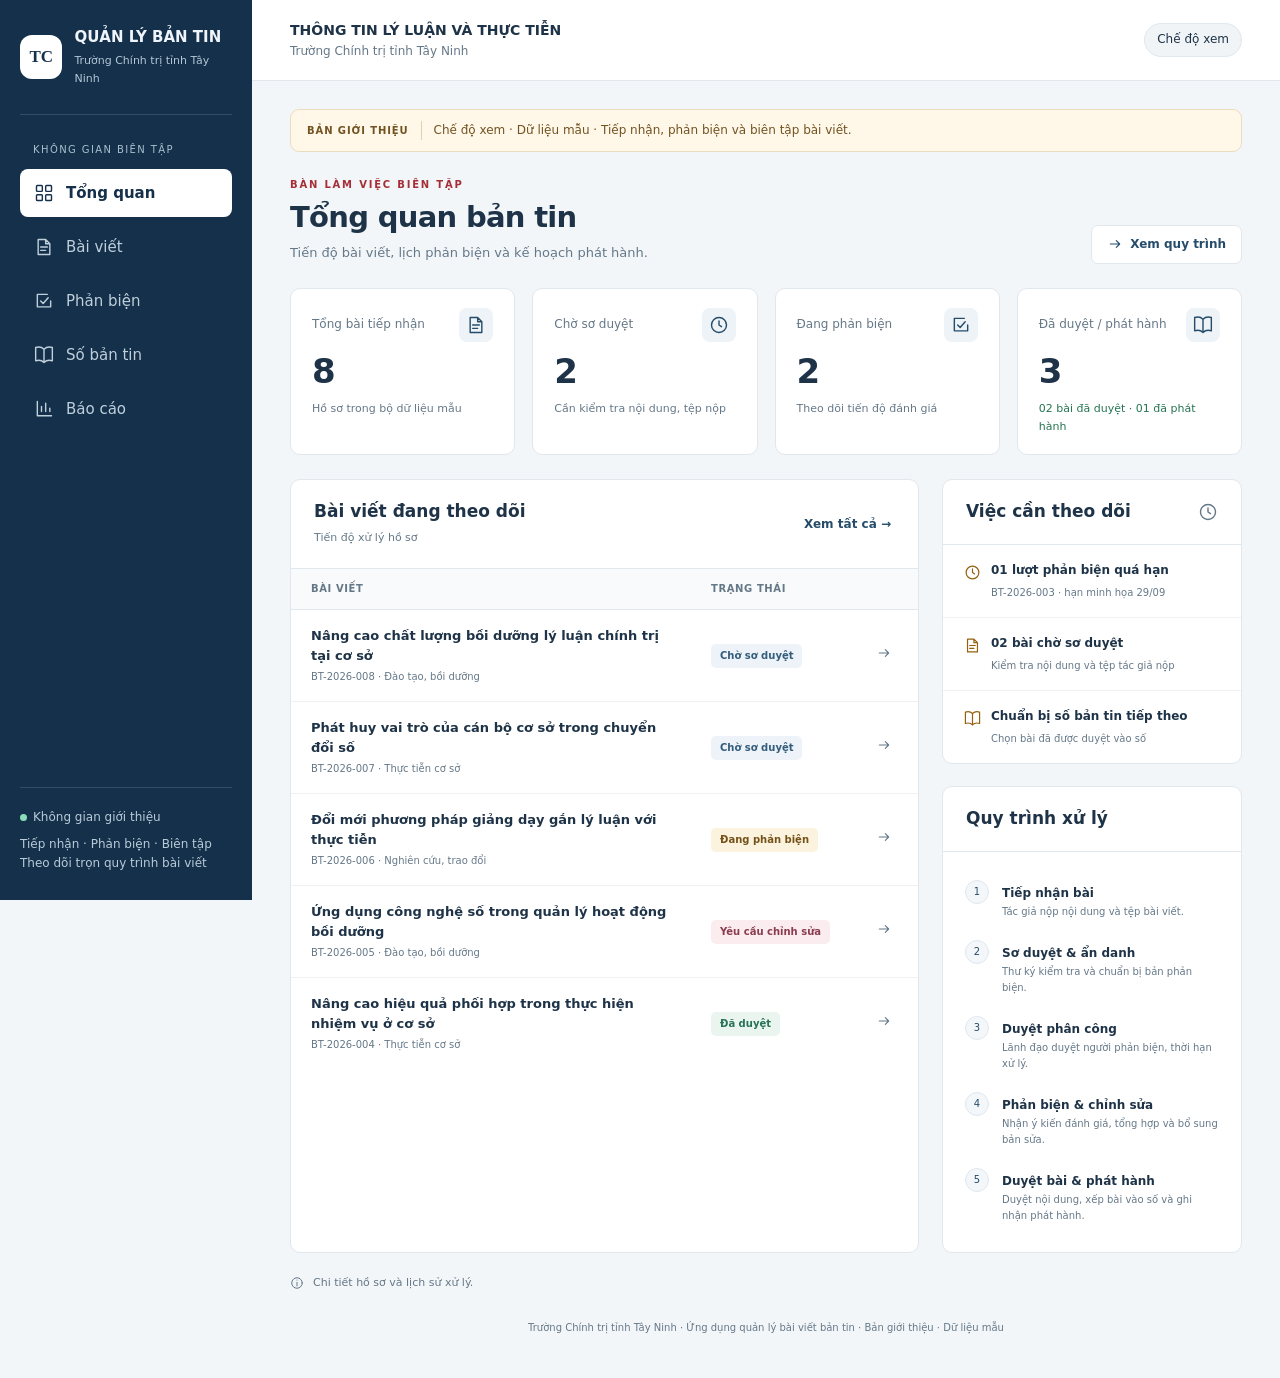
==== index.html @ 3cbc3716 "Triển khai bản giới thiệu công khai trên GitHub Pages" ====
<!doctype html>
<html lang="vi">
<head>
<meta charset="utf-8"><meta name="viewport" content="width=device-width,initial-scale=1">
<title>Quản lý bản tin · Trường Chính trị tỉnh Tây Ninh</title>
<style>
:root{--navy:#15304a;--blue:#254d6b;--red:#a52e37;--ink:#1e3347;--muted:#657888;--line:#e0e7ed;--bg:#f3f6f9;--green:#247451;--amber:#94600d}*{box-sizing:border-box}body{margin:0;background:var(--bg);color:var(--ink);font:15px/1.6 system-ui,-apple-system,"Segoe UI",sans-serif}button,input,select{font:inherit}button{cursor:pointer}button:focus-visible,a:focus-visible,input:focus-visible,select:focus-visible{outline:3px solid #dfa73c;outline-offset:3px}button{border:0}svg{width:20px;height:20px;fill:none;stroke:currentColor;stroke-width:1.7;stroke-linecap:round;stroke-linejoin:round;flex-shrink:0}.sidebar{position:fixed;inset:0 auto 0 0;width:252px;background:var(--navy);color:#eef4f9;display:flex;flex-direction:column;padding:27px 20px;z-index:10}.brand{display:flex;gap:12px;align-items:center}.brand-mark{width:44px;height:44px;display:grid;place-items:center;border-radius:12px;background:#fff;color:var(--navy);font:bold 17px Georgia,serif}.brand-title{font-size:15px;font-weight:750;line-height:1.4}.brand small{font-size:11px;color:#b4c6d7;display:block;margin-top:4px}.side-rule{height:1px;background:#ffffff22;margin:27px 0}.nav-caption{font-size:10px;letter-spacing:1.4px;color:#a8bfce;margin:0 13px 11px}.nav{display:grid;gap:6px}.nav button{display:flex;gap:12px;align-items:center;text-align:left;padding:12px 14px;border-radius:8px;background:transparent;color:#bfcfdb}.nav button.active{background:#fff;color:var(--navy);font-weight:650}.nav button:hover:not(.active){background:#ffffff10;color:#fff}.sidebar-foot{margin-top:auto;border-top:1px solid #ffffff22;padding-top:20px;font-size:12px;color:#b9cbd8}.demo-dot{width:7px;height:7px;display:inline-block;border-radius:50%;background:#8bddba;margin-right:6px}.app{margin-left:252px}.topbar{height:81px;background:#fff;border-bottom:1px solid var(--line);display:flex;align-items:center;justify-content:space-between;padding:0 38px;gap:16px}.topbar strong{font-size:14px}.topbar small{display:block;color:var(--muted);font-size:12px}.guest{background:#f0f4f7;border:1px solid var(--line);padding:6px 12px;border-radius:20px;font-size:12px;white-space:nowrap}.menu-toggle{display:none;background:none;color:var(--ink);padding:6px}.main{max-width:1500px;margin:auto;padding:28px 38px 42px}.demo-banner{display:flex;gap:12px;align-items:center;background:#fff7e8;border:1px solid #eaddbf;border-radius:9px;padding:11px 16px;color:#725322;font-size:12px;margin-bottom:25px}.demo-banner b{letter-spacing:.9px;font-size:10px;white-space:nowrap}.demo-banner span{border-left:1px solid #dfd0b1;padding-left:12px}.page-heading{display:flex;align-items:end;justify-content:space-between;gap:18px;margin-bottom:24px}.eyebrow{font-size:10px;text-transform:uppercase;letter-spacing:1.8px;color:var(--red);font-weight:750}h1{font-size:29px;letter-spacing:-.7px;line-height:1.2;margin:7px 0 8px}h2{font-size:17px;line-height:1.4;margin:0}h3{font-size:14px;margin:0}p{margin:0}.sub{font-size:13px;color:var(--muted)}.btn{padding:9px 15px;background:white;color:var(--blue);border:1px solid var(--line);border-radius:7px;font-size:12px;font-weight:650;display:inline-flex;align-items:center;gap:7px;white-space:nowrap}.btn.primary{background:var(--red);color:white;border-color:var(--red)}.btn:hover{filter:brightness(.96)}.btn svg{width:16px;height:16px}.stats{display:grid;grid-template-columns:repeat(4,1fr);gap:17px;margin-bottom:24px}.stat{background:white;border:1px solid var(--line);border-radius:10px;padding:19px 21px}.stat-top{display:flex;justify-content:space-between;align-items:center;color:var(--muted);font-size:12px}.stat-icon{background:#eef3f7;color:var(--blue);border-radius:8px;display:grid;place-items:center;width:34px;height:34px}.stat-value{font-size:34px;font-weight:750;letter-spacing:-1.3px;line-height:1.25;margin:8px 0}.stat-foot{font-size:11px;color:var(--muted)}.stat-foot.good{color:var(--green)}.grid{display:grid;grid-template-columns:minmax(0,1fr) 300px;gap:23px}.panel{border:1px solid var(--line);background:white;border-radius:10px;overflow:hidden}.panel-head{display:flex;align-items:center;justify-content:space-between;gap:15px;padding:20px 23px;border-bottom:1px solid var(--line)}.panel-head small{color:var(--muted);font-size:11px}.text-btn{color:var(--blue);background:none;font-size:12px;font-weight:650;padding:4px}.table-wrap{overflow:auto}table{border-collapse:collapse;width:100%;text-align:left;white-space:normal}th{padding:12px 20px;background:#f8fafb;border-bottom:1px solid var(--line);font-size:10px;letter-spacing:.6px;text-transform:uppercase;color:var(--muted);font-weight:600}td{padding:16px 20px;border-bottom:1px solid #eef2f5;vertical-align:middle;font-size:12px}tr:last-child td{border-bottom:0}.article-title{border:0;padding:0;background:none;text-align:left;color:var(--ink);font-size:13px;font-weight:650;line-height:1.5;display:block;max-width:480px}.article-title:hover{color:var(--red)}.article-meta{font-size:10px;color:var(--muted);margin-top:4px}.tag{display:inline-flex;padding:4px 9px;border-radius:5px;font-size:10px;font-weight:600;white-space:nowrap}.tag.new{color:#345c7b;background:#edf3f8}.tag.review{color:#75521a;background:#fcf3df}.tag.revise{color:#8b3c4e;background:#fbecf0}.tag.approved{color:#287256;background:#e9f5ee}.tag.published{color:#5b4d87;background:#f0edf8}.tag.overdue{color:#a13035;background:#fbecec}.mini-open{padding:6px;background:none;color:var(--muted)}.mini-open svg{width:16px;height:16px}.stack{display:grid;gap:22px;align-content:start}.task{padding:16px 21px;border-bottom:1px solid #eef2f5}.task:last-child{border-bottom:0}.task-label{display:flex;gap:10px;align-items:start}.task-label svg{width:17px;height:17px;margin-top:3px;color:var(--amber)}.task p{font-size:12px;font-weight:650}.task small{display:block;font-size:10px;color:var(--muted);padding-left:27px;margin-top:4px}.workflow{padding:18px 22px}.step{display:flex;gap:13px;padding:10px 0}.step-index{width:24px;height:24px;flex-shrink:0;border:1px solid var(--line);border-radius:50%;font-size:10px;display:grid;place-items:center;color:var(--blue);background:#f4f7fa}.step b{font-size:12px}.step small{display:block;font-size:10px;color:var(--muted)}.bottom-note{display:flex;gap:9px;align-items:center;margin-top:21px;font-size:11px;color:var(--muted)}.bottom-note svg{width:14px;height:14px}.toolbar{display:flex;align-items:center;gap:13px;flex-wrap:wrap;padding:18px 23px;border-bottom:1px solid var(--line)}.search{flex:1;min-width:220px;position:relative}.search svg{position:absolute;top:11px;left:12px;width:17px;height:17px;color:var(--muted)}.search input{width:100%;border:1px solid var(--line);border-radius:7px;padding:9px 12px 9px 38px;background:#f9fbfc;font-size:12px}select{border:1px solid var(--line);border-radius:7px;color:var(--ink);background:white;font-size:12px;padding:9px 12px;max-width:100%}.table-count{font-size:11px;color:var(--muted);padding:14px 23px;border-top:1px solid var(--line)}.view[hidden]{display:none}.empty{padding:38px;text-align:center;color:var(--muted);font-size:13px}.issues-grid{display:grid;grid-template-columns:repeat(2,1fr);gap:22px}.issue{padding:26px}.issue-kicker{font-size:10px;letter-spacing:1.3px;color:var(--red);font-weight:700}.issue h2{font-size:21px;margin:10px 0}.issue-list{list-style:none;padding:0;margin:20px 0;border-top:1px solid var(--line)}.issue-list li{border-bottom:1px solid var(--line);padding:12px 0;font-size:12px;display:flex;gap:12px}.issue-list span{color:var(--muted);font-size:10px;padding-top:2px}.report-grid{display:grid;grid-template-columns:1fr 1fr;gap:22px}.bars{padding:24px}.bar-row{margin-bottom:18px}.bar-label{display:flex;justify-content:space-between;font-size:12px;margin-bottom:7px}.bar-track{height:9px;background:#f1f5f7;border-radius:6px;overflow:hidden}.bar-fill{height:100%;background:var(--blue);border-radius:6px}.report-note{padding:18px 23px;border-top:1px solid var(--line);font-size:11px;color:var(--muted)}.feature-list{padding:22px;display:grid;gap:22px}.feature-item{display:flex;gap:13px}.feature-item svg{color:var(--green);width:18px;margin-top:3px}.feature-item small{display:block;color:var(--muted);font-size:11px;margin-top:3px}.footer{color:var(--muted);font-size:10px;margin-top:28px;text-align:center}.overlay{position:fixed;inset:0;background:#152a3ed0;z-index:50;display:flex;align-items:center;justify-content:center;padding:25px}.overlay[hidden]{display:none}.dialog{max-width:820px;width:100%;max-height:calc(100dvh - 50px);overflow:auto;border-radius:13px;background:white;box-shadow:0 20px 80px #0004}.dialog-head{padding:24px 28px;border-bottom:1px solid var(--line);display:flex;justify-content:space-between;gap:20px;align-items:start}.close{background:#f2f5f7;color:var(--ink);border-radius:50%;width:32px;height:32px;display:grid;place-items:center;flex-shrink:0}.dialog-body{padding:25px 28px}.detail-grid{display:grid;grid-template-columns:1fr 1fr;gap:18px;padding:18px;background:#f6f9fb;border-radius:8px;font-size:12px;margin:19px 0}.detail-grid small{display:block;color:var(--muted);font-size:10px;margin-bottom:3px}.abstract{font-size:13px;color:#4b6275;line-height:1.8}.timeline{list-style:none;padding:0;margin:18px 0 0}.timeline li{padding:10px 0 10px 20px;border-left:2px solid var(--line);font-size:12px;position:relative}.timeline li:before{content:"";width:7px;height:7px;background:var(--blue);border-radius:50%;position:absolute;left:-4px;top:18px}.timeline small{display:block;font-size:10px;color:var(--muted)}.dialog-notice{background:#fff7e8;border-radius:7px;padding:12px 15px;font-size:11px;color:#725322;margin-top:21px}.process-intro{font-size:13px;color:var(--muted);margin-bottom:10px}.process-big .step{padding:13px 0}.process-big .step small{font-size:12px}.process-big .step b{font-size:14px}.process-big .step-index{width:30px;height:30px}.nojs{margin:30px;padding:20px;background:#fff7e8}.backdrop{display:none}
@media(min-width:1600px){.main{padding-top:34px}.stat{padding:23px}.panel-head{padding:23px}td{padding-top:20px;padding-bottom:20px}}
@media(max-width:1120px){.sidebar{width:220px;padding:23px 15px}.app{margin-left:220px}.main{padding:25px}.topbar{padding:0 25px}.grid{grid-template-columns:1fr}.stack{grid-template-columns:1fr 1fr}.stats{gap:12px}.stat{padding:16px}.stat-top{gap:7px}.stat-icon{display:none}}
@media(max-width:760px){.sidebar{transform:translateX(-100%);transition:transform .2s}.sidebar.open{transform:translateX(0)}.backdrop.open{display:block;position:fixed;inset:0;background:#132e4780;z-index:9}.app{margin-left:0}.topbar{height:72px;padding:0 17px}.topbar-left{display:flex;gap:11px;align-items:center}.menu-toggle{display:block}.topbar strong{font-size:12px}.topbar small{font-size:10px}.guest{font-size:10px;padding:4px 8px}.main{padding:20px 16px}.demo-banner{align-items:start;font-size:11px;padding:10px 12px;margin-bottom:20px}.demo-banner span{padding-left:10px}.page-heading{align-items:start}.page-heading .btn{padding:8px 10px;font-size:10px;margin-top:8px}h1{font-size:25px}.sub{font-size:12px;max-width:300px}.stats{grid-template-columns:repeat(2,1fr);gap:10px}.stat-value{font-size:29px}.stat-foot{font-size:10px}.stack,.issues-grid,.report-grid{grid-template-columns:1fr}.panel-head{padding:17px}.toolbar{padding:15px;gap:9px}.search{flex-basis:100%}.toolbar select{flex:1}.table-wrap table{min-width:580px}th,td{padding-left:16px;padding-right:16px}.article-title{max-width:290px}.overlay{padding:10px}.dialog{max-height:calc(100dvh - 20px)}.dialog-head,.dialog-body{padding:20px}.detail-grid{gap:13px;padding:14px}.eyebrow{font-size:9px}.issue{padding:22px}}
@media(prefers-reduced-motion:reduce){*{transition:none!important}}
</style>
</head>
<body>
<svg style="display:none" aria-hidden="true"><symbol id="i-grid" viewBox="0 0 24 24"><rect x="3" y="3" width="7" height="7" rx="1"/><rect x="14" y="3" width="7" height="7" rx="1"/><rect x="3" y="14" width="7" height="7" rx="1"/><rect x="14" y="14" width="7" height="7" rx="1"/></symbol><symbol id="i-file" viewBox="0 0 24 24"><path d="M14 3H5v18h14V8zM14 3v5h5M8 12h8M8 16h6"/></symbol><symbol id="i-check" viewBox="0 0 24 24"><path d="m8 12 3 3 6-7M20 12v7H4V4h12"/></symbol><symbol id="i-book" viewBox="0 0 24 24"><path d="M12 5v16M12 5c-3-3-7-3-10-2v16c3-1 7-1 10 2 3-3 7-3 10-2V3c-3-1-7-1-10 2"/></symbol><symbol id="i-chart" viewBox="0 0 24 24"><path d="M4 3v17h17M9 15V9M14 15V5M19 15v-4"/></symbol><symbol id="i-clock" viewBox="0 0 24 24"><circle cx="12" cy="12" r="9"/><path d="M12 7v5l3 2"/></symbol><symbol id="i-arrow" viewBox="0 0 24 24"><path d="M5 12h14m-5-5 5 5-5 5"/></symbol><symbol id="i-search" viewBox="0 0 24 24"><circle cx="10" cy="10" r="6"/><path d="m15 15 6 6"/></symbol><symbol id="i-info" viewBox="0 0 24 24"><circle cx="12" cy="12" r="9"/><path d="M12 11v6M12 7v.1"/></symbol><symbol id="i-menu" viewBox="0 0 24 24"><path d="M4 6h16M4 12h16M4 18h16"/></symbol><symbol id="i-x" viewBox="0 0 24 24"><path d="m6 6 12 12M6 18 18 6"/></symbol></svg>
<div id="backdrop" class="backdrop"></div>
<aside class="sidebar" id="sidebar" aria-label="Điều hướng chính">
 <div class="brand"><div class="brand-mark">TC</div><div><div class="brand-title">QUẢN LÝ BẢN TIN</div><small>Trường Chính trị tỉnh Tây Ninh</small></div></div>
 <div class="side-rule"></div><p class="nav-caption">KHÔNG GIAN BIÊN TẬP</p>
 <nav class="nav">
  <button class="active" data-view="overview" aria-current="page"><svg><use href="#i-grid"/></svg>Tổng quan</button>
  <button data-view="articles"><svg><use href="#i-file"/></svg>Bài viết</button>
  <button data-view="reviews"><svg><use href="#i-check"/></svg>Phản biện</button>
  <button data-view="issues"><svg><use href="#i-book"/></svg>Số bản tin</button>
  <button data-view="reports"><svg><use href="#i-chart"/></svg>Báo cáo</button>
 </nav>
 <div class="sidebar-foot"><p><span class="demo-dot"></span>Không gian giới thiệu</p><p style="margin-top:7px">Tiếp nhận · Phản biện · Biên tập<br>Theo dõi trọn quy trình bài viết</p></div>
</aside>
<div class="app">
 <header class="topbar"><div class="topbar-left"><button class="menu-toggle" id="menuToggle" aria-label="Mở menu" aria-expanded="false"><svg><use href="#i-menu"/></svg></button><div><strong>THÔNG TIN LÝ LUẬN VÀ THỰC TIỄN</strong><small>Trường Chính trị tỉnh Tây Ninh</small></div></div><span class="guest">Chế độ xem</span></header>
 <main class="main">
  <div class="demo-banner"><b>BẢN GIỚI THIỆU</b><span>Chế độ xem · Dữ liệu mẫu · Tiếp nhận, phản biện và biên tập bài viết.</span></div>
  <section id="overview" class="view">
   <div class="page-heading"><div><div class="eyebrow">Bàn làm việc biên tập</div><h1>Tổng quan bản tin</h1><p class="sub">Tiến độ bài viết, lịch phản biện và kế hoạch phát hành.</p></div><button class="btn" data-process><svg><use href="#i-arrow"/></svg>Xem quy trình</button></div>
   <div class="stats" id="overviewStats"></div>
   <div class="grid"><div class="panel"><div class="panel-head"><div><h2>Bài viết đang theo dõi</h2><small>Tiến độ xử lý hồ sơ</small></div><button class="text-btn" data-view="articles">Xem tất cả →</button></div><div class="table-wrap"><table><thead><tr><th>Bài viết</th><th>Trạng thái</th><th></th></tr></thead><tbody id="recentArticles"></tbody></table></div></div>
    <div class="stack"><div class="panel"><div class="panel-head"><h2>Việc cần theo dõi</h2><svg style="color:var(--muted)"><use href="#i-clock"/></svg></div><div class="task"><div class="task-label"><svg><use href="#i-clock"/></svg><p>01 lượt phản biện quá hạn</p></div><small>BT-2026-003 · hạn minh họa 29/09</small></div><div class="task"><div class="task-label"><svg><use href="#i-file"/></svg><p>02 bài chờ sơ duyệt</p></div><small>Kiểm tra nội dung và tệp tác giả nộp</small></div><div class="task"><div class="task-label"><svg><use href="#i-book"/></svg><p>Chuẩn bị số bản tin tiếp theo</p></div><small>Chọn bài đã được duyệt vào số</small></div></div>
     <div class="panel"><div class="panel-head"><h2>Quy trình xử lý</h2></div><div class="workflow" id="smallProcess"></div></div></div>
   </div><p class="bottom-note"><svg><use href="#i-info"/></svg>Chi tiết hồ sơ và lịch sử xử lý.</p>
  </section>
  <section id="articles" class="view" hidden>
   <div class="page-heading"><div><div class="eyebrow">Tiếp nhận & biên tập</div><h1>Quản lý bài viết</h1><p class="sub">Hồ sơ, trạng thái và phiên bản bài viết.</p></div><button class="btn" data-process>Xem luồng nộp bài</button></div>
   <div class="panel"><div class="toolbar"><label class="search"><svg><use href="#i-search"/></svg><input id="articleSearch" aria-label="Tìm bài viết" placeholder="Tìm theo tên bài hoặc mã hồ sơ…"></label><select id="statusFilter" aria-label="Lọc trạng thái"><option value="all">Tất cả trạng thái</option><option value="new">Chờ sơ duyệt</option><option value="review">Đang phản biện</option><option value="revise">Yêu cầu chỉnh sửa</option><option value="approved">Đã duyệt</option><option value="published">Đã phát hành</option></select></div><div class="table-wrap"><table><thead><tr><th>Mã / tên bài viết</th><th>Tác giả mẫu</th><th>Ngày tiếp nhận</th><th>Trạng thái</th><th></th></tr></thead><tbody id="allArticles"></tbody></table></div><div id="articleCount" class="table-count" aria-live="polite"></div></div>
  </section>
  <section id="reviews" class="view" hidden>
   <div class="page-heading"><div><div class="eyebrow">Phân công & theo dõi</div><h1>Theo dõi phản biện</h1><p class="sub">Phân công, thời hạn và kết quả phản biện.</p></div></div>
   <div class="stats" id="reviewStats"></div><div class="panel"><div class="panel-head"><h2>Danh sách lượt phản biện mẫu</h2><small>Mốc tham chiếu: 02/10/2026</small></div><div class="table-wrap"><table><thead><tr><th>Bài viết</th><th>Phản biện</th><th>Hạn xử lý</th><th>Tình trạng</th><th></th></tr></thead><tbody id="reviewRows"></tbody></table></div><div class="report-note">Trong luồng nghiệp vụ, người phản biện chỉ được xem bản đã ẩn danh; tác giả nhận nội dung tổng hợp từ thư ký.</div></div>
  </section>
  <section id="issues" class="view" hidden>
   <div class="page-heading"><div><div class="eyebrow">Biên tập & phát hành</div><h1>Quản lý số bản tin</h1><p class="sub">Bài viết đã duyệt và kế hoạch từng số bản tin.</p></div></div>
   <div class="issues-grid"><article class="panel issue"><div class="issue-kicker">SỐ BẢN TIN MẪU · 02/2026</div><h2>Số bản tin đang chuẩn bị</h2><span class="tag new">Đang biên tập</span><p class="sub" style="margin-top:14px">Gồm 02 bài đã duyệt trong bộ dữ liệu minh họa.</p><ul class="issue-list" id="draftIssue"></ul><button class="btn" data-issue="draft">Xem mục lục <svg><use href="#i-arrow"/></svg></button></article><article class="panel issue"><div class="issue-kicker">SỐ BẢN TIN MẪU · 01/2026</div><h2>Số bản tin đã phát hành</h2><span class="tag published">Đã ghi nhận phát hành</span><p class="sub" style="margin-top:14px">Gồm 01 bài mẫu; thời điểm ghi nhận: 15/09/2026.</p><ul class="issue-list" id="publishedIssue"></ul><button class="btn" data-issue="published">Xem mục lục <svg><use href="#i-arrow"/></svg></button></article></div><p class="bottom-note"><svg><use href="#i-info"/></svg>Tình trạng biên tập và phát hành số bản tin.</p>
  </section>
  <section id="reports" class="view" hidden>
   <div class="page-heading"><div><div class="eyebrow">Số liệu & tiến độ</div><h1>Báo cáo tổng hợp</h1><p class="sub">Số liệu được tính từ 08 hồ sơ mẫu trong bản giới thiệu.</p></div></div>
   <div class="stats" id="reportStats"></div><div class="report-grid"><div class="panel"><div class="panel-head"><h2>Phân bố trạng thái bài viết</h2></div><div class="bars" id="statusBars"></div><div class="report-note">Thống kê từ bộ hồ sơ mẫu.</div></div><div class="panel"><div class="panel-head"><h2>Các vai trò trong quy trình</h2></div><div class="feature-list"><div class="feature-item"><svg><use href="#i-check"/></svg><div><h3>Tác giả</h3><small>Nộp bài, bổ sung phiên bản và theo dõi tiến độ.</small></div></div><div class="feature-item"><svg><use href="#i-check"/></svg><div><h3>Thư ký</h3><small>Sơ duyệt, chuẩn bị bản ẩn danh, đề xuất phân công và biên tập số bản tin.</small></div></div><div class="feature-item"><svg><use href="#i-check"/></svg><div><h3>Phản biện</h3><small>Xem bài được giao, gửi nhận xét và kết quả đánh giá.</small></div></div><div class="feature-item"><svg><use href="#i-check"/></svg><div><h3>Lãnh đạo</h3><small>Duyệt phân công, quyết định tiếp nhận bài và xem báo cáo.</small></div></div><div class="feature-item"><svg><use href="#i-check"/></svg><div><h3>Quản trị</h3><small>Quản lý tài khoản và hỗ trợ vận hành khi triển khai nghiệp vụ.</small></div></div></div></div></div>
  </section>
  <footer class="footer">Trường Chính trị tỉnh Tây Ninh · Ứng dụng quản lý bài viết bản tin · Bản giới thiệu · Dữ liệu mẫu</footer>
 </main>
</div>
<div class="overlay" id="overlay" hidden><section class="dialog" role="dialog" aria-modal="true" aria-labelledby="dialogTitle"><header class="dialog-head"><div><div class="eyebrow" id="dialogKicker">Chi tiết hồ sơ</div><h2 id="dialogTitle" style="margin-top:7px"></h2></div><button class="close" id="closeDialog" aria-label="Đóng cửa sổ"><svg><use href="#i-x"/></svg></button></header><div class="dialog-body" id="dialogBody"></div></section></div>
<noscript><p class="nojs">Bản giới thiệu cần bật JavaScript để chuyển màn hình và xem hồ sơ mẫu.</p></noscript>
<script>
'use strict';
const statuses={new:'Chờ sơ duyệt',review:'Đang phản biện',revise:'Yêu cầu chỉnh sửa',approved:'Đã duyệt',published:'Đã phát hành'};
const articles=[
 {id:'BT-2026-008',title:'Nâng cao chất lượng bồi dưỡng lý luận chính trị tại cơ sở',author:'Tác giả mẫu 08',date:'01/10/2026',status:'new',topic:'Đào tạo, bồi dưỡng',version:1},
 {id:'BT-2026-007',title:'Phát huy vai trò của cán bộ cơ sở trong chuyển đổi số',author:'Tác giả mẫu 07',date:'30/09/2026',status:'new',topic:'Thực tiễn cơ sở',version:1},
 {id:'BT-2026-006',title:'Đổi mới phương pháp giảng dạy gắn lý luận với thực tiễn',author:'Tác giả mẫu 06',date:'28/09/2026',status:'review',topic:'Nghiên cứu, trao đổi',version:1},
 {id:'BT-2026-005',title:'Ứng dụng công nghệ số trong quản lý hoạt động bồi dưỡng',author:'Tác giả mẫu 05',date:'25/09/2026',status:'revise',topic:'Đào tạo, bồi dưỡng',version:2},
 {id:'BT-2026-004',title:'Nâng cao hiệu quả phối hợp trong thực hiện nhiệm vụ ở cơ sở',author:'Tác giả mẫu 04',date:'23/09/2026',status:'approved',topic:'Thực tiễn cơ sở',version:2},
 {id:'BT-2026-003',title:'Rèn luyện kỹ năng xử lý tình huống cho đội ngũ cán bộ',author:'Tác giả mẫu 03',date:'20/09/2026',status:'review',topic:'Nghiên cứu, trao đổi',version:1},
 {id:'BT-2026-002',title:'Gắn nghiên cứu khoa học với tổng kết thực tiễn địa phương',author:'Tác giả mẫu 02',date:'10/09/2026',status:'approved',topic:'Nghiên cứu, trao đổi',version:2},
 {id:'BT-2026-001',title:'Xây dựng văn hóa học tập trong đội ngũ cán bộ cơ sở',author:'Tác giả mẫu 01',date:'01/09/2026',status:'published',topic:'Đào tạo, bồi dưỡng',version:2}
];
const reviews=[{id:'BT-2026-006',who:'Phản biện mẫu 01',due:'08/10/2026',state:'Đang thực hiện',tag:'review'},{id:'BT-2026-003',who:'Phản biện mẫu 02',due:'29/09/2026',state:'Quá hạn',tag:'overdue'},{id:'BT-2026-005',who:'Phản biện mẫu 03',due:'28/09/2026',state:'Đã gửi nhận xét',tag:'approved'},{id:'BT-2026-004',who:'Phản biện mẫu 01',due:'27/09/2026',state:'Đã gửi nhận xét',tag:'approved'}];
const process=[['Tiếp nhận bài','Tác giả nộp nội dung và tệp bài viết.'],['Sơ duyệt & ẩn danh','Thư ký kiểm tra và chuẩn bị bản phản biện.'],['Duyệt phân công','Lãnh đạo duyệt người phản biện, thời hạn xử lý.'],['Phản biện & chỉnh sửa','Nhận ý kiến đánh giá, tổng hợp và bổ sung bản sửa.'],['Duyệt bài & phát hành','Duyệt nội dung, xếp bài vào số và ghi nhận phát hành.']];
const $=id=>document.getElementById(id);
const esc=s=>String(s).replace(/[&<>"']/g,c=>({'&':'&amp;','<':'&lt;','>':'&gt;','"':'&quot;',"'":'&#39;'}[c]));
const icon=name=>`<svg aria-hidden="true"><use href="#i-${name}"/></svg>`;
const tag=a=>`<span class="tag ${a.status}">${statuses[a.status]}</span>`;
const count=status=>articles.filter(a=>a.status===status).length;
function stat(label,value,note,ic,good=false){return `<div class="stat"><div class="stat-top"><span>${label}</span><span class="stat-icon">${icon(ic)}</span></div><div class="stat-value">${value}</div><p class="stat-foot ${good?'good':''}">${note}</p></div>`;}
$('overviewStats').innerHTML=stat('Tổng bài tiếp nhận',articles.length,'Hồ sơ trong bộ dữ liệu mẫu','file')+stat('Chờ sơ duyệt',count('new'),'Cần kiểm tra nội dung, tệp nộp','clock')+stat('Đang phản biện',count('review'),'Theo dõi tiến độ đánh giá','check')+stat('Đã duyệt / phát hành',count('approved')+count('published'),'02 bài đã duyệt · 01 đã phát hành','book',true);
function row(a,full=false){return `<tr><td><button class="article-title" data-article="${a.id}">${esc(a.title)}</button><div class="article-meta">${a.id} · ${esc(a.topic)}</div></td>${full?`<td>${esc(a.author)}</td><td>${a.date}</td>`:''}<td>${tag(a)}</td><td><button class="mini-open" data-article="${a.id}" aria-label="Xem hồ sơ ${a.id}">${icon('arrow')}</button></td></tr>`;}
$('recentArticles').innerHTML=articles.slice(0,5).map(a=>row(a)).join('');
function renderArticles(){const q=$('articleSearch').value.toLocaleLowerCase('vi').trim();const status=$('statusFilter').value;const shown=articles.filter(a=>(status==='all'||a.status===status)&&(a.title.toLocaleLowerCase('vi').includes(q)||a.id.toLowerCase().includes(q)));$('allArticles').innerHTML=shown.length?shown.map(a=>row(a,true)).join(''):'<tr><td colspan="5"><p class="empty">Không có hồ sơ phù hợp với điều kiện tìm kiếm.</p></td></tr>';$('articleCount').textContent=`Đang hiển thị ${shown.length} / ${articles.length} hồ sơ minh họa`;}
$('articleSearch').addEventListener('input',renderArticles);$('statusFilter').addEventListener('change',renderArticles);renderArticles();
function processMarkup(){return process.map((s,i)=>`<div class="step"><span class="step-index">${i+1}</span><div><b>${s[0]}</b><small>${s[1]}</small></div></div>`).join('');}
$('smallProcess').innerHTML=processMarkup();
$('reviewStats').innerHTML=stat('Tổng lượt phân công',reviews.length,'Các lượt phân công minh họa','check')+stat('Đang xử lý',2,'Bao gồm 01 lượt quá hạn','clock')+stat('Đã có kết quả',2,'Nhận xét đã gửi về thư ký','file',true)+stat('Quá hạn',1,'Mốc kiểm tra: 02/10/2026','clock');
$('reviewRows').innerHTML=reviews.map(r=>{const a=articles.find(a=>a.id===r.id);return `<tr><td><button class="article-title" data-article="${a.id}">${esc(a.title)}</button><div class="article-meta">${a.id} · Bản phản biện ẩn danh mẫu</div></td><td>${r.who}</td><td>${r.due}</td><td><span class="tag ${r.tag}">${r.state}</span></td><td><button class="mini-open" data-article="${a.id}" aria-label="Xem hồ sơ ${a.id}">${icon('arrow')}</button></td></tr>`;}).join('');
function issueMarkup(list){return list.map((a,i)=>`<li><span>${String(i+1).padStart(2,'0')}</span><button class="article-title" data-article="${a.id}">${esc(a.title)}</button></li>`).join('');}
$('draftIssue').innerHTML=issueMarkup(articles.filter(a=>a.status==='approved'));$('publishedIssue').innerHTML=issueMarkup(articles.filter(a=>a.status==='published'));
$('reportStats').innerHTML=stat('Tổng hồ sơ',articles.length,'08 hồ sơ minh họa','file')+stat('Bài yêu cầu sửa',count('revise'),'Đang bổ sung phiên bản','file')+stat('Bài đã duyệt',count('approved'),'Sẵn sàng xếp vào số','check',true)+stat('Số bản tin',2,'01 đang chuẩn bị · 01 phát hành','book');
$('statusBars').innerHTML=Object.entries(statuses).map(([s,label])=>`<div class="bar-row"><div class="bar-label"><span>${label}</span><b>${count(s)} bài</b></div><div class="bar-track"><div class="bar-fill" style="width:${100*count(s)/articles.length}%"></div></div></div>`).join('');
function closeMenu(){$('sidebar').classList.remove('open');$('backdrop').classList.remove('open');$('menuToggle').setAttribute('aria-expanded','false');}
function showView(id){if(!$(id)||!$(id).classList.contains('view'))return;document.querySelectorAll('.view').forEach(v=>v.hidden=v.id!==id);document.querySelectorAll('.nav button').forEach(b=>{b.classList.toggle('active',b.dataset.view===id);if(b.dataset.view===id)b.setAttribute('aria-current','page');else b.removeAttribute('aria-current');});closeMenu();window.scrollTo(0,0);}
$('menuToggle').addEventListener('click',()=>{const open=$('sidebar').classList.toggle('open');$('backdrop').classList.toggle('open',open);$('menuToggle').setAttribute('aria-expanded',String(open));});$('backdrop').addEventListener('click',closeMenu);
let previousFocus=null;
function openDialog(title,body,kicker='Chi tiết hồ sơ'){previousFocus=document.activeElement;$('dialogTitle').textContent=title;$('dialogKicker').textContent=kicker;$('dialogBody').innerHTML=body;$('overlay').hidden=false;document.body.style.overflow='hidden';$('closeDialog').focus();}
function closeDialog(){$('overlay').hidden=true;document.body.style.overflow='';if(previousFocus)previousFocus.focus();}
function articleDialog(id){const a=articles.find(a=>a.id===id);if(!a)return;const events=[['Tiếp nhận bài',a.date,'Tác giả mẫu nộp hồ sơ phiên bản đầu tiên.']];if(a.status!=='new')events.push(['Sơ duyệt & chuẩn bị bản ẩn danh','Mốc xử lý mẫu','Thư ký kiểm tra nội dung, chuẩn bị tệp phục vụ phản biện.']);if(['review','revise','approved','published'].includes(a.status))events.push(['Duyệt phân công phản biện','Mốc xử lý mẫu','Lãnh đạo duyệt phân công trong tình huống minh họa.']);if(['revise','approved','published'].includes(a.status))events.push(['Tổng hợp nhận xét','Mốc xử lý mẫu','Thư ký tổng hợp và kiểm tra nội dung gửi tác giả.']);if(a.version>1)events.push(['Tiếp nhận phiên bản bổ sung','Phiên bản 02','Tác giả cập nhật bản thảo theo ý kiến tổng hợp.']);if(['approved','published'].includes(a.status))events.push(['Duyệt nội dung bài viết','Kết quả mẫu','Lãnh đạo đồng ý tiếp nhận bài vào bản tin.']);if(a.status==='published')events.push(['Ghi nhận phát hành','15/09/2026','Bài được xếp vào số bản tin mẫu 01/2026.']);openDialog(a.title,`${tag(a)}<div class="detail-grid"><div><small>Mã hồ sơ</small><b>${a.id}</b></div><div><small>Tác giả</small>${a.author}</div><div><small>Chuyên mục</small>${esc(a.topic)}</div><div><small>Phiên bản hiện tại</small>Bản ${String(a.version).padStart(2,'0')} · Tệp minh họa</div></div><h3>Thông tin hồ sơ</h3><p class="abstract" style="margin-top:9px">Hồ sơ mẫu thuộc chuyên mục “${esc(a.topic)}”, thể hiện các giai đoạn tiếp nhận, phản biện và biên tập bài viết.</p><h3 style="margin-top:23px">Lịch sử xử lý</h3><ul class="timeline">${events.map(e=>`<li><b>${e[0]}</b><small>${e[1]} · ${e[2]}</small></li>`).join('')}</ul><div class="dialog-notice">Chế độ xem · Hồ sơ mẫu.</div>`);}
document.addEventListener('click',e=>{const article=e.target.closest('[data-article]');if(article){articleDialog(article.dataset.article);return;}const view=e.target.closest('[data-view]');if(view){showView(view.dataset.view);return;}if(e.target.closest('[data-process]')){openDialog('Từ bài nộp đến số bản tin',`<p class="process-intro">Quy trình xử lý bài viết và lập số bản tin.</p><div class="process-big">${processMarkup()}</div><div class="dialog-notice">Tiếp nhận · Sơ duyệt · Phản biện · Chỉnh sửa · Duyệt bài · Phát hành.</div>`,'Quy trình biên tập');return;}const issue=e.target.closest('[data-issue]');if(issue){const draft=issue.dataset.issue==='draft';openDialog(`Mục lục số bản tin mẫu ${draft?'02':'01'}/2026`,`<p class="sub">${draft?'Đang biên tập':'Đã ghi nhận phát hành'} · Các bài trong bộ dữ liệu minh họa</p><ul class="issue-list">${issueMarkup(articles.filter(a=>a.status===(draft?'approved':'published')))}</ul><div class="dialog-notice">Theo dõi mục lục và tình trạng phát hành.</div>`,'Số bản tin minh họa');}});
$('closeDialog').addEventListener('click',closeDialog);$('overlay').addEventListener('click',e=>{if(e.target===$('overlay'))closeDialog();});
document.addEventListener('keydown',e=>{if(e.key==='Escape'){closeDialog();closeMenu();}if(e.key==='Tab'&&!$('overlay').hidden){const elements=[...$('overlay').querySelectorAll('button,[href],input,select,[tabindex="0"]')].filter(el=>!el.disabled);const first=elements[0],last=elements[elements.length-1];if(e.shiftKey&&document.activeElement===first){e.preventDefault();last.focus();}else if(!e.shiftKey&&document.activeElement===last){e.preventDefault();first.focus();}}});
</script>
</body></html>
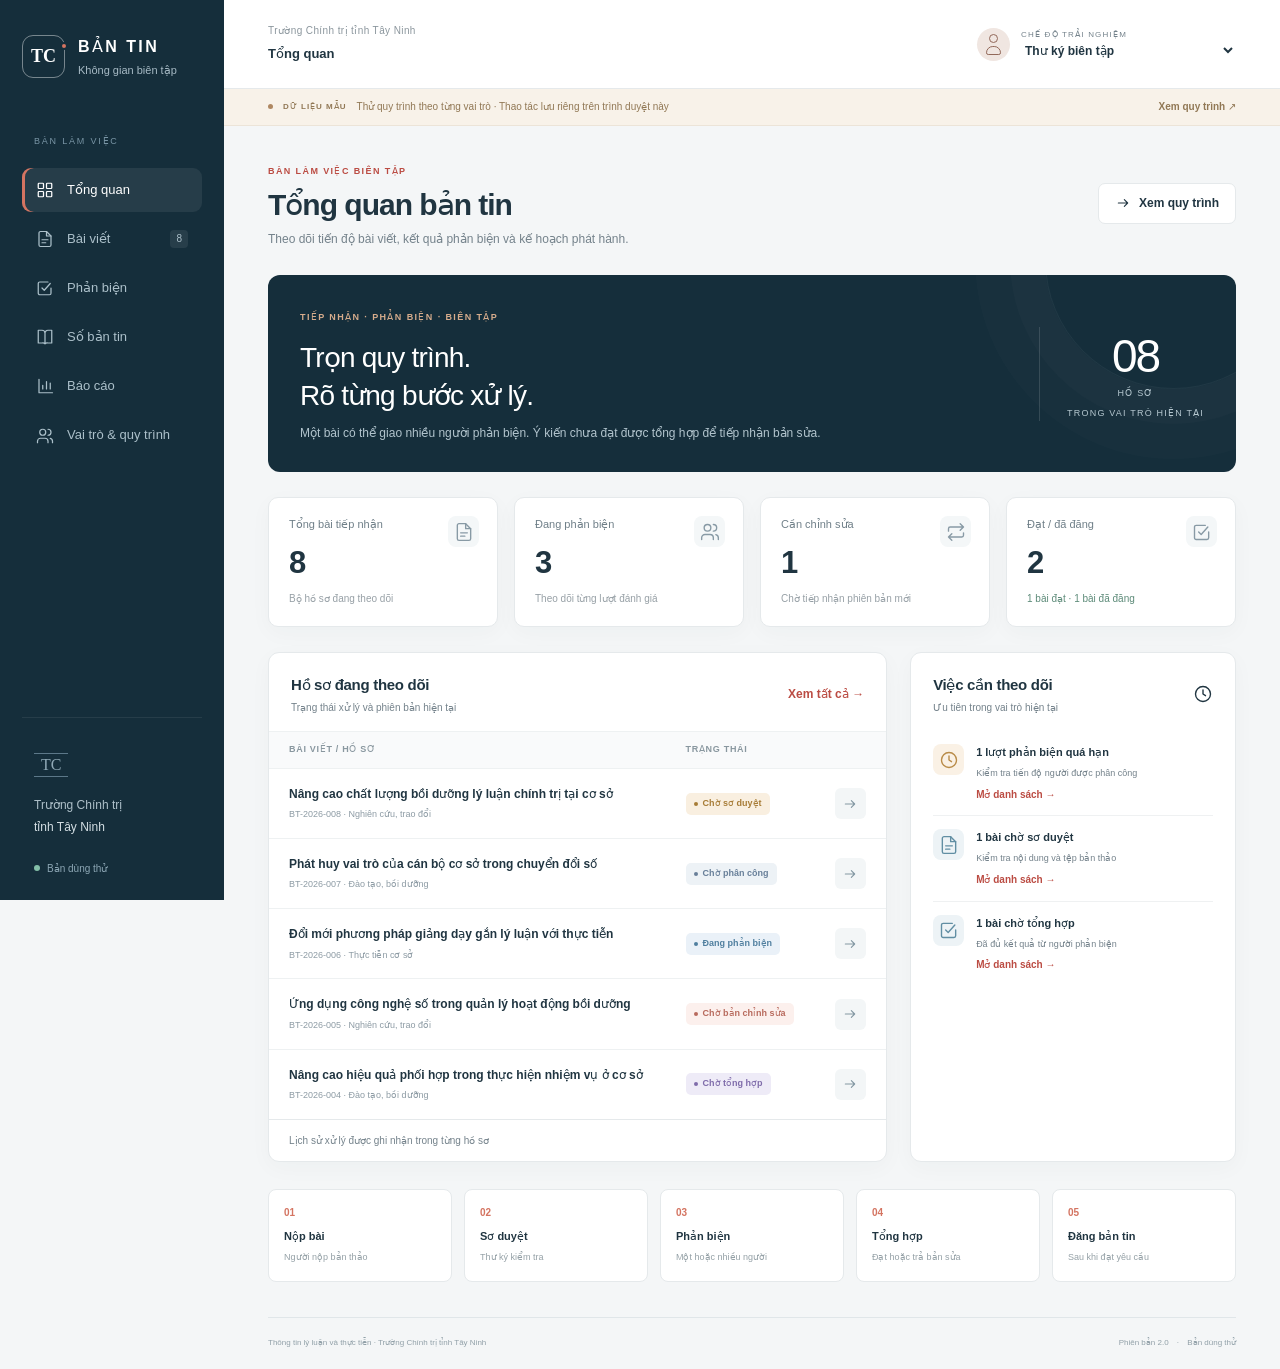
==== commit 531d1b66: "Bổ sung quy trình phản biện và giao diện mới Nhiều phản biện độc lập, thời hạn riêng, sơ duyệt và vò" ====
--- a/index.html
+++ b/index.html
@@ -2,106 +2,26 @@
 <html lang="vi">
 <head>
 <meta charset="utf-8"><meta name="viewport" content="width=device-width,initial-scale=1">
-<title>Quản lý bản tin · Trường Chính trị tỉnh Tây Ninh</title>
-<style>
-:root{--navy:#15304a;--blue:#254d6b;--red:#a52e37;--ink:#1e3347;--muted:#657888;--line:#e0e7ed;--bg:#f3f6f9;--green:#247451;--amber:#94600d}*{box-sizing:border-box}body{margin:0;background:var(--bg);color:var(--ink);font:15px/1.6 system-ui,-apple-system,"Segoe UI",sans-serif}button,input,select{font:inherit}button{cursor:pointer}button:focus-visible,a:focus-visible,input:focus-visible,select:focus-visible{outline:3px solid #dfa73c;outline-offset:3px}button{border:0}svg{width:20px;height:20px;fill:none;stroke:currentColor;stroke-width:1.7;stroke-linecap:round;stroke-linejoin:round;flex-shrink:0}.sidebar{position:fixed;inset:0 auto 0 0;width:252px;background:var(--navy);color:#eef4f9;display:flex;flex-direction:column;padding:27px 20px;z-index:10}.brand{display:flex;gap:12px;align-items:center}.brand-mark{width:44px;height:44px;display:grid;place-items:center;border-radius:12px;background:#fff;color:var(--navy);font:bold 17px Georgia,serif}.brand-title{font-size:15px;font-weight:750;line-height:1.4}.brand small{font-size:11px;color:#b4c6d7;display:block;margin-top:4px}.side-rule{height:1px;background:#ffffff22;margin:27px 0}.nav-caption{font-size:10px;letter-spacing:1.4px;color:#a8bfce;margin:0 13px 11px}.nav{display:grid;gap:6px}.nav button{display:flex;gap:12px;align-items:center;text-align:left;padding:12px 14px;border-radius:8px;background:transparent;color:#bfcfdb}.nav button.active{background:#fff;color:var(--navy);font-weight:650}.nav button:hover:not(.active){background:#ffffff10;color:#fff}.sidebar-foot{margin-top:auto;border-top:1px solid #ffffff22;padding-top:20px;font-size:12px;color:#b9cbd8}.demo-dot{width:7px;height:7px;display:inline-block;border-radius:50%;background:#8bddba;margin-right:6px}.app{margin-left:252px}.topbar{height:81px;background:#fff;border-bottom:1px solid var(--line);display:flex;align-items:center;justify-content:space-between;padding:0 38px;gap:16px}.topbar strong{font-size:14px}.topbar small{display:block;color:var(--muted);font-size:12px}.guest{background:#f0f4f7;border:1px solid var(--line);padding:6px 12px;border-radius:20px;font-size:12px;white-space:nowrap}.menu-toggle{display:none;background:none;color:var(--ink);padding:6px}.main{max-width:1500px;margin:auto;padding:28px 38px 42px}.demo-banner{display:flex;gap:12px;align-items:center;background:#fff7e8;border:1px solid #eaddbf;border-radius:9px;padding:11px 16px;color:#725322;font-size:12px;margin-bottom:25px}.demo-banner b{letter-spacing:.9px;font-size:10px;white-space:nowrap}.demo-banner span{border-left:1px solid #dfd0b1;padding-left:12px}.page-heading{display:flex;align-items:end;justify-content:space-between;gap:18px;margin-bottom:24px}.eyebrow{font-size:10px;text-transform:uppercase;letter-spacing:1.8px;color:var(--red);font-weight:750}h1{font-size:29px;letter-spacing:-.7px;line-height:1.2;margin:7px 0 8px}h2{font-size:17px;line-height:1.4;margin:0}h3{font-size:14px;margin:0}p{margin:0}.sub{font-size:13px;color:var(--muted)}.btn{padding:9px 15px;background:white;color:var(--blue);border:1px solid var(--line);border-radius:7px;font-size:12px;font-weight:650;display:inline-flex;align-items:center;gap:7px;white-space:nowrap}.btn.primary{background:var(--red);color:white;border-color:var(--red)}.btn:hover{filter:brightness(.96)}.btn svg{width:16px;height:16px}.stats{display:grid;grid-template-columns:repeat(4,1fr);gap:17px;margin-bottom:24px}.stat{background:white;border:1px solid var(--line);border-radius:10px;padding:19px 21px}.stat-top{display:flex;justify-content:space-between;align-items:center;color:var(--muted);font-size:12px}.stat-icon{background:#eef3f7;color:var(--blue);border-radius:8px;display:grid;place-items:center;width:34px;height:34px}.stat-value{font-size:34px;font-weight:750;letter-spacing:-1.3px;line-height:1.25;margin:8px 0}.stat-foot{font-size:11px;color:var(--muted)}.stat-foot.good{color:var(--green)}.grid{display:grid;grid-template-columns:minmax(0,1fr) 300px;gap:23px}.panel{border:1px solid var(--line);background:white;border-radius:10px;overflow:hidden}.panel-head{display:flex;align-items:center;justify-content:space-between;gap:15px;padding:20px 23px;border-bottom:1px solid var(--line)}.panel-head small{color:var(--muted);font-size:11px}.text-btn{color:var(--blue);background:none;font-size:12px;font-weight:650;padding:4px}.table-wrap{overflow:auto}table{border-collapse:collapse;width:100%;text-align:left;white-space:normal}th{padding:12px 20px;background:#f8fafb;border-bottom:1px solid var(--line);font-size:10px;letter-spacing:.6px;text-transform:uppercase;color:var(--muted);font-weight:600}td{padding:16px 20px;border-bottom:1px solid #eef2f5;vertical-align:middle;font-size:12px}tr:last-child td{border-bottom:0}.article-title{border:0;padding:0;background:none;text-align:left;color:var(--ink);font-size:13px;font-weight:650;line-height:1.5;display:block;max-width:480px}.article-title:hover{color:var(--red)}.article-meta{font-size:10px;color:var(--muted);margin-top:4px}.tag{display:inline-flex;padding:4px 9px;border-radius:5px;font-size:10px;font-weight:600;white-space:nowrap}.tag.new{color:#345c7b;background:#edf3f8}.tag.review{color:#75521a;background:#fcf3df}.tag.revise{color:#8b3c4e;background:#fbecf0}.tag.approved{color:#287256;background:#e9f5ee}.tag.published{color:#5b4d87;background:#f0edf8}.tag.overdue{color:#a13035;background:#fbecec}.mini-open{padding:6px;background:none;color:var(--muted)}.mini-open svg{width:16px;height:16px}.stack{display:grid;gap:22px;align-content:start}.task{padding:16px 21px;border-bottom:1px solid #eef2f5}.task:last-child{border-bottom:0}.task-label{display:flex;gap:10px;align-items:start}.task-label svg{width:17px;height:17px;margin-top:3px;color:var(--amber)}.task p{font-size:12px;font-weight:650}.task small{display:block;font-size:10px;color:var(--muted);padding-left:27px;margin-top:4px}.workflow{padding:18px 22px}.step{display:flex;gap:13px;padding:10px 0}.step-index{width:24px;height:24px;flex-shrink:0;border:1px solid var(--line);border-radius:50%;font-size:10px;display:grid;place-items:center;color:var(--blue);background:#f4f7fa}.step b{font-size:12px}.step small{display:block;font-size:10px;color:var(--muted)}.bottom-note{display:flex;gap:9px;align-items:center;margin-top:21px;font-size:11px;color:var(--muted)}.bottom-note svg{width:14px;height:14px}.toolbar{display:flex;align-items:center;gap:13px;flex-wrap:wrap;padding:18px 23px;border-bottom:1px solid var(--line)}.search{flex:1;min-width:220px;position:relative}.search svg{position:absolute;top:11px;left:12px;width:17px;height:17px;color:var(--muted)}.search input{width:100%;border:1px solid var(--line);border-radius:7px;padding:9px 12px 9px 38px;background:#f9fbfc;font-size:12px}select{border:1px solid var(--line);border-radius:7px;color:var(--ink);background:white;font-size:12px;padding:9px 12px;max-width:100%}.table-count{font-size:11px;color:var(--muted);padding:14px 23px;border-top:1px solid var(--line)}.view[hidden]{display:none}.empty{padding:38px;text-align:center;color:var(--muted);font-size:13px}.issues-grid{display:grid;grid-template-columns:repeat(2,1fr);gap:22px}.issue{padding:26px}.issue-kicker{font-size:10px;letter-spacing:1.3px;color:var(--red);font-weight:700}.issue h2{font-size:21px;margin:10px 0}.issue-list{list-style:none;padding:0;margin:20px 0;border-top:1px solid var(--line)}.issue-list li{border-bottom:1px solid var(--line);padding:12px 0;font-size:12px;display:flex;gap:12px}.issue-list span{color:var(--muted);font-size:10px;padding-top:2px}.report-grid{display:grid;grid-template-columns:1fr 1fr;gap:22px}.bars{padding:24px}.bar-row{margin-bottom:18px}.bar-label{display:flex;justify-content:space-between;font-size:12px;margin-bottom:7px}.bar-track{height:9px;background:#f1f5f7;border-radius:6px;overflow:hidden}.bar-fill{height:100%;background:var(--blue);border-radius:6px}.report-note{padding:18px 23px;border-top:1px solid var(--line);font-size:11px;color:var(--muted)}.feature-list{padding:22px;display:grid;gap:22px}.feature-item{display:flex;gap:13px}.feature-item svg{color:var(--green);width:18px;margin-top:3px}.feature-item small{display:block;color:var(--muted);font-size:11px;margin-top:3px}.footer{color:var(--muted);font-size:10px;margin-top:28px;text-align:center}.overlay{position:fixed;inset:0;background:#152a3ed0;z-index:50;display:flex;align-items:center;justify-content:center;padding:25px}.overlay[hidden]{display:none}.dialog{max-width:820px;width:100%;max-height:calc(100dvh - 50px);overflow:auto;border-radius:13px;background:white;box-shadow:0 20px 80px #0004}.dialog-head{padding:24px 28px;border-bottom:1px solid var(--line);display:flex;justify-content:space-between;gap:20px;align-items:start}.close{background:#f2f5f7;color:var(--ink);border-radius:50%;width:32px;height:32px;display:grid;place-items:center;flex-shrink:0}.dialog-body{padding:25px 28px}.detail-grid{display:grid;grid-template-columns:1fr 1fr;gap:18px;padding:18px;background:#f6f9fb;border-radius:8px;font-size:12px;margin:19px 0}.detail-grid small{display:block;color:var(--muted);font-size:10px;margin-bottom:3px}.abstract{font-size:13px;color:#4b6275;line-height:1.8}.timeline{list-style:none;padding:0;margin:18px 0 0}.timeline li{padding:10px 0 10px 20px;border-left:2px solid var(--line);font-size:12px;position:relative}.timeline li:before{content:"";width:7px;height:7px;background:var(--blue);border-radius:50%;position:absolute;left:-4px;top:18px}.timeline small{display:block;font-size:10px;color:var(--muted)}.dialog-notice{background:#fff7e8;border-radius:7px;padding:12px 15px;font-size:11px;color:#725322;margin-top:21px}.process-intro{font-size:13px;color:var(--muted);margin-bottom:10px}.process-big .step{padding:13px 0}.process-big .step small{font-size:12px}.process-big .step b{font-size:14px}.process-big .step-index{width:30px;height:30px}.nojs{margin:30px;padding:20px;background:#fff7e8}.backdrop{display:none}
-@media(min-width:1600px){.main{padding-top:34px}.stat{padding:23px}.panel-head{padding:23px}td{padding-top:20px;padding-bottom:20px}}
-@media(max-width:1120px){.sidebar{width:220px;padding:23px 15px}.app{margin-left:220px}.main{padding:25px}.topbar{padding:0 25px}.grid{grid-template-columns:1fr}.stack{grid-template-columns:1fr 1fr}.stats{gap:12px}.stat{padding:16px}.stat-top{gap:7px}.stat-icon{display:none}}
-@media(max-width:760px){.sidebar{transform:translateX(-100%);transition:transform .2s}.sidebar.open{transform:translateX(0)}.backdrop.open{display:block;position:fixed;inset:0;background:#132e4780;z-index:9}.app{margin-left:0}.topbar{height:72px;padding:0 17px}.topbar-left{display:flex;gap:11px;align-items:center}.menu-toggle{display:block}.topbar strong{font-size:12px}.topbar small{font-size:10px}.guest{font-size:10px;padding:4px 8px}.main{padding:20px 16px}.demo-banner{align-items:start;font-size:11px;padding:10px 12px;margin-bottom:20px}.demo-banner span{padding-left:10px}.page-heading{align-items:start}.page-heading .btn{padding:8px 10px;font-size:10px;margin-top:8px}h1{font-size:25px}.sub{font-size:12px;max-width:300px}.stats{grid-template-columns:repeat(2,1fr);gap:10px}.stat-value{font-size:29px}.stat-foot{font-size:10px}.stack,.issues-grid,.report-grid{grid-template-columns:1fr}.panel-head{padding:17px}.toolbar{padding:15px;gap:9px}.search{flex-basis:100%}.toolbar select{flex:1}.table-wrap table{min-width:580px}th,td{padding-left:16px;padding-right:16px}.article-title{max-width:290px}.overlay{padding:10px}.dialog{max-height:calc(100dvh - 20px)}.dialog-head,.dialog-body{padding:20px}.detail-grid{gap:13px;padding:14px}.eyebrow{font-size:9px}.issue{padding:22px}}
-@media(prefers-reduced-motion:reduce){*{transition:none!important}}
-</style>
+<meta name="theme-color" content="#152e3b"><meta name="description" content="Không gian tiếp nhận, phản biện và biên tập bài viết bản tin — Trường Chính trị tỉnh Tây Ninh.">
+<title>Không gian biên tập · Trường Chính trị tỉnh Tây Ninh</title>
+<link rel="icon" href="data:image/svg+xml,%3Csvg xmlns='http://www.w3.org/2000/svg' viewBox='0 0 64 64'%3E%3Crect width='64' height='64' rx='16' fill='%23152e3b'/%3E%3Cpath d='M17 16h18c7 0 12 5 12 11 0 6-4 10-9 11l12 11H36L25 37v12h-8V16zm8 8v6h10c2 0 3-1 3-3s-1-3-3-3H25z' fill='%23ffffff'/%3E%3C/svg%3E">
+<link rel="stylesheet" href="styles.css?v=20261003-2"><script defer src="workflow.js?v=20261003-2"></script><script defer src="app.js?v=20261003-2"></script>
 </head>
 <body>
-<svg style="display:none" aria-hidden="true"><symbol id="i-grid" viewBox="0 0 24 24"><rect x="3" y="3" width="7" height="7" rx="1"/><rect x="14" y="3" width="7" height="7" rx="1"/><rect x="3" y="14" width="7" height="7" rx="1"/><rect x="14" y="14" width="7" height="7" rx="1"/></symbol><symbol id="i-file" viewBox="0 0 24 24"><path d="M14 3H5v18h14V8zM14 3v5h5M8 12h8M8 16h6"/></symbol><symbol id="i-check" viewBox="0 0 24 24"><path d="m8 12 3 3 6-7M20 12v7H4V4h12"/></symbol><symbol id="i-book" viewBox="0 0 24 24"><path d="M12 5v16M12 5c-3-3-7-3-10-2v16c3-1 7-1 10 2 3-3 7-3 10-2V3c-3-1-7-1-10 2"/></symbol><symbol id="i-chart" viewBox="0 0 24 24"><path d="M4 3v17h17M9 15V9M14 15V5M19 15v-4"/></symbol><symbol id="i-clock" viewBox="0 0 24 24"><circle cx="12" cy="12" r="9"/><path d="M12 7v5l3 2"/></symbol><symbol id="i-arrow" viewBox="0 0 24 24"><path d="M5 12h14m-5-5 5 5-5 5"/></symbol><symbol id="i-search" viewBox="0 0 24 24"><circle cx="10" cy="10" r="6"/><path d="m15 15 6 6"/></symbol><symbol id="i-info" viewBox="0 0 24 24"><circle cx="12" cy="12" r="9"/><path d="M12 11v6M12 7v.1"/></symbol><symbol id="i-menu" viewBox="0 0 24 24"><path d="M4 6h16M4 12h16M4 18h16"/></symbol><symbol id="i-x" viewBox="0 0 24 24"><path d="m6 6 12 12M6 18 18 6"/></symbol></svg>
-<div id="backdrop" class="backdrop"></div>
-<aside class="sidebar" id="sidebar" aria-label="Điều hướng chính">
- <div class="brand"><div class="brand-mark">TC</div><div><div class="brand-title">QUẢN LÝ BẢN TIN</div><small>Trường Chính trị tỉnh Tây Ninh</small></div></div>
- <div class="side-rule"></div><p class="nav-caption">KHÔNG GIAN BIÊN TẬP</p>
- <nav class="nav">
-  <button class="active" data-view="overview" aria-current="page"><svg><use href="#i-grid"/></svg>Tổng quan</button>
-  <button data-view="articles"><svg><use href="#i-file"/></svg>Bài viết</button>
-  <button data-view="reviews"><svg><use href="#i-check"/></svg>Phản biện</button>
-  <button data-view="issues"><svg><use href="#i-book"/></svg>Số bản tin</button>
-  <button data-view="reports"><svg><use href="#i-chart"/></svg>Báo cáo</button>
- </nav>
- <div class="sidebar-foot"><p><span class="demo-dot"></span>Không gian giới thiệu</p><p style="margin-top:7px">Tiếp nhận · Phản biện · Biên tập<br>Theo dõi trọn quy trình bài viết</p></div>
+<a class="skip" href="#content">Đến nội dung</a>
+<div class="app-shell">
+<aside class="sidebar" aria-label="Điều hướng chính">
+<a class="brand" href="#overview"><span class="brand-mark">TC<span></span></span><span><strong>BẢN TIN</strong><small>Không gian biên tập</small></span></a>
+<div class="sidebar-label">BÀN LÀM VIỆC</div><nav id="navigation"></nav>
+<div class="sidebar-bottom"><div class="school-mark">TC</div><p>Trường Chính trị<br><strong>tỉnh Tây Ninh</strong></p><span class="side-tag"><i></i> Bản dùng thử</span></div>
 </aside>
-<div class="app">
- <header class="topbar"><div class="topbar-left"><button class="menu-toggle" id="menuToggle" aria-label="Mở menu" aria-expanded="false"><svg><use href="#i-menu"/></svg></button><div><strong>THÔNG TIN LÝ LUẬN VÀ THỰC TIỄN</strong><small>Trường Chính trị tỉnh Tây Ninh</small></div></div><span class="guest">Chế độ xem</span></header>
- <main class="main">
-  <div class="demo-banner"><b>BẢN GIỚI THIỆU</b><span>Chế độ xem · Dữ liệu mẫu · Tiếp nhận, phản biện và biên tập bài viết.</span></div>
-  <section id="overview" class="view">
-   <div class="page-heading"><div><div class="eyebrow">Bàn làm việc biên tập</div><h1>Tổng quan bản tin</h1><p class="sub">Tiến độ bài viết, lịch phản biện và kế hoạch phát hành.</p></div><button class="btn" data-process><svg><use href="#i-arrow"/></svg>Xem quy trình</button></div>
-   <div class="stats" id="overviewStats"></div>
-   <div class="grid"><div class="panel"><div class="panel-head"><div><h2>Bài viết đang theo dõi</h2><small>Tiến độ xử lý hồ sơ</small></div><button class="text-btn" data-view="articles">Xem tất cả →</button></div><div class="table-wrap"><table><thead><tr><th>Bài viết</th><th>Trạng thái</th><th></th></tr></thead><tbody id="recentArticles"></tbody></table></div></div>
-    <div class="stack"><div class="panel"><div class="panel-head"><h2>Việc cần theo dõi</h2><svg style="color:var(--muted)"><use href="#i-clock"/></svg></div><div class="task"><div class="task-label"><svg><use href="#i-clock"/></svg><p>01 lượt phản biện quá hạn</p></div><small>BT-2026-003 · hạn minh họa 29/09</small></div><div class="task"><div class="task-label"><svg><use href="#i-file"/></svg><p>02 bài chờ sơ duyệt</p></div><small>Kiểm tra nội dung và tệp tác giả nộp</small></div><div class="task"><div class="task-label"><svg><use href="#i-book"/></svg><p>Chuẩn bị số bản tin tiếp theo</p></div><small>Chọn bài đã được duyệt vào số</small></div></div>
-     <div class="panel"><div class="panel-head"><h2>Quy trình xử lý</h2></div><div class="workflow" id="smallProcess"></div></div></div>
-   </div><p class="bottom-note"><svg><use href="#i-info"/></svg>Chi tiết hồ sơ và lịch sử xử lý.</p>
-  </section>
-  <section id="articles" class="view" hidden>
-   <div class="page-heading"><div><div class="eyebrow">Tiếp nhận & biên tập</div><h1>Quản lý bài viết</h1><p class="sub">Hồ sơ, trạng thái và phiên bản bài viết.</p></div><button class="btn" data-process>Xem luồng nộp bài</button></div>
-   <div class="panel"><div class="toolbar"><label class="search"><svg><use href="#i-search"/></svg><input id="articleSearch" aria-label="Tìm bài viết" placeholder="Tìm theo tên bài hoặc mã hồ sơ…"></label><select id="statusFilter" aria-label="Lọc trạng thái"><option value="all">Tất cả trạng thái</option><option value="new">Chờ sơ duyệt</option><option value="review">Đang phản biện</option><option value="revise">Yêu cầu chỉnh sửa</option><option value="approved">Đã duyệt</option><option value="published">Đã phát hành</option></select></div><div class="table-wrap"><table><thead><tr><th>Mã / tên bài viết</th><th>Tác giả mẫu</th><th>Ngày tiếp nhận</th><th>Trạng thái</th><th></th></tr></thead><tbody id="allArticles"></tbody></table></div><div id="articleCount" class="table-count" aria-live="polite"></div></div>
-  </section>
-  <section id="reviews" class="view" hidden>
-   <div class="page-heading"><div><div class="eyebrow">Phân công & theo dõi</div><h1>Theo dõi phản biện</h1><p class="sub">Phân công, thời hạn và kết quả phản biện.</p></div></div>
-   <div class="stats" id="reviewStats"></div><div class="panel"><div class="panel-head"><h2>Danh sách lượt phản biện mẫu</h2><small>Mốc tham chiếu: 02/10/2026</small></div><div class="table-wrap"><table><thead><tr><th>Bài viết</th><th>Phản biện</th><th>Hạn xử lý</th><th>Tình trạng</th><th></th></tr></thead><tbody id="reviewRows"></tbody></table></div><div class="report-note">Trong luồng nghiệp vụ, người phản biện chỉ được xem bản đã ẩn danh; tác giả nhận nội dung tổng hợp từ thư ký.</div></div>
-  </section>
-  <section id="issues" class="view" hidden>
-   <div class="page-heading"><div><div class="eyebrow">Biên tập & phát hành</div><h1>Quản lý số bản tin</h1><p class="sub">Bài viết đã duyệt và kế hoạch từng số bản tin.</p></div></div>
-   <div class="issues-grid"><article class="panel issue"><div class="issue-kicker">SỐ BẢN TIN MẪU · 02/2026</div><h2>Số bản tin đang chuẩn bị</h2><span class="tag new">Đang biên tập</span><p class="sub" style="margin-top:14px">Gồm 02 bài đã duyệt trong bộ dữ liệu minh họa.</p><ul class="issue-list" id="draftIssue"></ul><button class="btn" data-issue="draft">Xem mục lục <svg><use href="#i-arrow"/></svg></button></article><article class="panel issue"><div class="issue-kicker">SỐ BẢN TIN MẪU · 01/2026</div><h2>Số bản tin đã phát hành</h2><span class="tag published">Đã ghi nhận phát hành</span><p class="sub" style="margin-top:14px">Gồm 01 bài mẫu; thời điểm ghi nhận: 15/09/2026.</p><ul class="issue-list" id="publishedIssue"></ul><button class="btn" data-issue="published">Xem mục lục <svg><use href="#i-arrow"/></svg></button></article></div><p class="bottom-note"><svg><use href="#i-info"/></svg>Tình trạng biên tập và phát hành số bản tin.</p>
-  </section>
-  <section id="reports" class="view" hidden>
-   <div class="page-heading"><div><div class="eyebrow">Số liệu & tiến độ</div><h1>Báo cáo tổng hợp</h1><p class="sub">Số liệu được tính từ 08 hồ sơ mẫu trong bản giới thiệu.</p></div></div>
-   <div class="stats" id="reportStats"></div><div class="report-grid"><div class="panel"><div class="panel-head"><h2>Phân bố trạng thái bài viết</h2></div><div class="bars" id="statusBars"></div><div class="report-note">Thống kê từ bộ hồ sơ mẫu.</div></div><div class="panel"><div class="panel-head"><h2>Các vai trò trong quy trình</h2></div><div class="feature-list"><div class="feature-item"><svg><use href="#i-check"/></svg><div><h3>Tác giả</h3><small>Nộp bài, bổ sung phiên bản và theo dõi tiến độ.</small></div></div><div class="feature-item"><svg><use href="#i-check"/></svg><div><h3>Thư ký</h3><small>Sơ duyệt, chuẩn bị bản ẩn danh, đề xuất phân công và biên tập số bản tin.</small></div></div><div class="feature-item"><svg><use href="#i-check"/></svg><div><h3>Phản biện</h3><small>Xem bài được giao, gửi nhận xét và kết quả đánh giá.</small></div></div><div class="feature-item"><svg><use href="#i-check"/></svg><div><h3>Lãnh đạo</h3><small>Duyệt phân công, quyết định tiếp nhận bài và xem báo cáo.</small></div></div><div class="feature-item"><svg><use href="#i-check"/></svg><div><h3>Quản trị</h3><small>Quản lý tài khoản và hỗ trợ vận hành khi triển khai nghiệp vụ.</small></div></div></div></div></div>
-  </section>
-  <footer class="footer">Trường Chính trị tỉnh Tây Ninh · Ứng dụng quản lý bài viết bản tin · Bản giới thiệu · Dữ liệu mẫu</footer>
- </main>
-</div>
-<div class="overlay" id="overlay" hidden><section class="dialog" role="dialog" aria-modal="true" aria-labelledby="dialogTitle"><header class="dialog-head"><div><div class="eyebrow" id="dialogKicker">Chi tiết hồ sơ</div><h2 id="dialogTitle" style="margin-top:7px"></h2></div><button class="close" id="closeDialog" aria-label="Đóng cửa sổ"><svg><use href="#i-x"/></svg></button></header><div class="dialog-body" id="dialogBody"></div></section></div>
-<noscript><p class="nojs">Bản giới thiệu cần bật JavaScript để chuyển màn hình và xem hồ sơ mẫu.</p></noscript>
-<script>
-'use strict';
-const statuses={new:'Chờ sơ duyệt',review:'Đang phản biện',revise:'Yêu cầu chỉnh sửa',approved:'Đã duyệt',published:'Đã phát hành'};
-const articles=[
- {id:'BT-2026-008',title:'Nâng cao chất lượng bồi dưỡng lý luận chính trị tại cơ sở',author:'Tác giả mẫu 08',date:'01/10/2026',status:'new',topic:'Đào tạo, bồi dưỡng',version:1},
- {id:'BT-2026-007',title:'Phát huy vai trò của cán bộ cơ sở trong chuyển đổi số',author:'Tác giả mẫu 07',date:'30/09/2026',status:'new',topic:'Thực tiễn cơ sở',version:1},
- {id:'BT-2026-006',title:'Đổi mới phương pháp giảng dạy gắn lý luận với thực tiễn',author:'Tác giả mẫu 06',date:'28/09/2026',status:'review',topic:'Nghiên cứu, trao đổi',version:1},
- {id:'BT-2026-005',title:'Ứng dụng công nghệ số trong quản lý hoạt động bồi dưỡng',author:'Tác giả mẫu 05',date:'25/09/2026',status:'revise',topic:'Đào tạo, bồi dưỡng',version:2},
- {id:'BT-2026-004',title:'Nâng cao hiệu quả phối hợp trong thực hiện nhiệm vụ ở cơ sở',author:'Tác giả mẫu 04',date:'23/09/2026',status:'approved',topic:'Thực tiễn cơ sở',version:2},
- {id:'BT-2026-003',title:'Rèn luyện kỹ năng xử lý tình huống cho đội ngũ cán bộ',author:'Tác giả mẫu 03',date:'20/09/2026',status:'review',topic:'Nghiên cứu, trao đổi',version:1},
- {id:'BT-2026-002',title:'Gắn nghiên cứu khoa học với tổng kết thực tiễn địa phương',author:'Tác giả mẫu 02',date:'10/09/2026',status:'approved',topic:'Nghiên cứu, trao đổi',version:2},
- {id:'BT-2026-001',title:'Xây dựng văn hóa học tập trong đội ngũ cán bộ cơ sở',author:'Tác giả mẫu 01',date:'01/09/2026',status:'published',topic:'Đào tạo, bồi dưỡng',version:2}
-];
-const reviews=[{id:'BT-2026-006',who:'Phản biện mẫu 01',due:'08/10/2026',state:'Đang thực hiện',tag:'review'},{id:'BT-2026-003',who:'Phản biện mẫu 02',due:'29/09/2026',state:'Quá hạn',tag:'overdue'},{id:'BT-2026-005',who:'Phản biện mẫu 03',due:'28/09/2026',state:'Đã gửi nhận xét',tag:'approved'},{id:'BT-2026-004',who:'Phản biện mẫu 01',due:'27/09/2026',state:'Đã gửi nhận xét',tag:'approved'}];
-const process=[['Tiếp nhận bài','Tác giả nộp nội dung và tệp bài viết.'],['Sơ duyệt & ẩn danh','Thư ký kiểm tra và chuẩn bị bản phản biện.'],['Duyệt phân công','Lãnh đạo duyệt người phản biện, thời hạn xử lý.'],['Phản biện & chỉnh sửa','Nhận ý kiến đánh giá, tổng hợp và bổ sung bản sửa.'],['Duyệt bài & phát hành','Duyệt nội dung, xếp bài vào số và ghi nhận phát hành.']];
-const $=id=>document.getElementById(id);
-const esc=s=>String(s).replace(/[&<>"']/g,c=>({'&':'&amp;','<':'&lt;','>':'&gt;','"':'&quot;',"'":'&#39;'}[c]));
-const icon=name=>`<svg aria-hidden="true"><use href="#i-${name}"/></svg>`;
-const tag=a=>`<span class="tag ${a.status}">${statuses[a.status]}</span>`;
-const count=status=>articles.filter(a=>a.status===status).length;
-function stat(label,value,note,ic,good=false){return `<div class="stat"><div class="stat-top"><span>${label}</span><span class="stat-icon">${icon(ic)}</span></div><div class="stat-value">${value}</div><p class="stat-foot ${good?'good':''}">${note}</p></div>`;}
-$('overviewStats').innerHTML=stat('Tổng bài tiếp nhận',articles.length,'Hồ sơ trong bộ dữ liệu mẫu','file')+stat('Chờ sơ duyệt',count('new'),'Cần kiểm tra nội dung, tệp nộp','clock')+stat('Đang phản biện',count('review'),'Theo dõi tiến độ đánh giá','check')+stat('Đã duyệt / phát hành',count('approved')+count('published'),'02 bài đã duyệt · 01 đã phát hành','book',true);
-function row(a,full=false){return `<tr><td><button class="article-title" data-article="${a.id}">${esc(a.title)}</button><div class="article-meta">${a.id} · ${esc(a.topic)}</div></td>${full?`<td>${esc(a.author)}</td><td>${a.date}</td>`:''}<td>${tag(a)}</td><td><button class="mini-open" data-article="${a.id}" aria-label="Xem hồ sơ ${a.id}">${icon('arrow')}</button></td></tr>`;}
-$('recentArticles').innerHTML=articles.slice(0,5).map(a=>row(a)).join('');
-function renderArticles(){const q=$('articleSearch').value.toLocaleLowerCase('vi').trim();const status=$('statusFilter').value;const shown=articles.filter(a=>(status==='all'||a.status===status)&&(a.title.toLocaleLowerCase('vi').includes(q)||a.id.toLowerCase().includes(q)));$('allArticles').innerHTML=shown.length?shown.map(a=>row(a,true)).join(''):'<tr><td colspan="5"><p class="empty">Không có hồ sơ phù hợp với điều kiện tìm kiếm.</p></td></tr>';$('articleCount').textContent=`Đang hiển thị ${shown.length} / ${articles.length} hồ sơ minh họa`;}
-$('articleSearch').addEventListener('input',renderArticles);$('statusFilter').addEventListener('change',renderArticles);renderArticles();
-function processMarkup(){return process.map((s,i)=>`<div class="step"><span class="step-index">${i+1}</span><div><b>${s[0]}</b><small>${s[1]}</small></div></div>`).join('');}
-$('smallProcess').innerHTML=processMarkup();
-$('reviewStats').innerHTML=stat('Tổng lượt phân công',reviews.length,'Các lượt phân công minh họa','check')+stat('Đang xử lý',2,'Bao gồm 01 lượt quá hạn','clock')+stat('Đã có kết quả',2,'Nhận xét đã gửi về thư ký','file',true)+stat('Quá hạn',1,'Mốc kiểm tra: 02/10/2026','clock');
-$('reviewRows').innerHTML=reviews.map(r=>{const a=articles.find(a=>a.id===r.id);return `<tr><td><button class="article-title" data-article="${a.id}">${esc(a.title)}</button><div class="article-meta">${a.id} · Bản phản biện ẩn danh mẫu</div></td><td>${r.who}</td><td>${r.due}</td><td><span class="tag ${r.tag}">${r.state}</span></td><td><button class="mini-open" data-article="${a.id}" aria-label="Xem hồ sơ ${a.id}">${icon('arrow')}</button></td></tr>`;}).join('');
-function issueMarkup(list){return list.map((a,i)=>`<li><span>${String(i+1).padStart(2,'0')}</span><button class="article-title" data-article="${a.id}">${esc(a.title)}</button></li>`).join('');}
-$('draftIssue').innerHTML=issueMarkup(articles.filter(a=>a.status==='approved'));$('publishedIssue').innerHTML=issueMarkup(articles.filter(a=>a.status==='published'));
-$('reportStats').innerHTML=stat('Tổng hồ sơ',articles.length,'08 hồ sơ minh họa','file')+stat('Bài yêu cầu sửa',count('revise'),'Đang bổ sung phiên bản','file')+stat('Bài đã duyệt',count('approved'),'Sẵn sàng xếp vào số','check',true)+stat('Số bản tin',2,'01 đang chuẩn bị · 01 phát hành','book');
-$('statusBars').innerHTML=Object.entries(statuses).map(([s,label])=>`<div class="bar-row"><div class="bar-label"><span>${label}</span><b>${count(s)} bài</b></div><div class="bar-track"><div class="bar-fill" style="width:${100*count(s)/articles.length}%"></div></div></div>`).join('');
-function closeMenu(){$('sidebar').classList.remove('open');$('backdrop').classList.remove('open');$('menuToggle').setAttribute('aria-expanded','false');}
-function showView(id){if(!$(id)||!$(id).classList.contains('view'))return;document.querySelectorAll('.view').forEach(v=>v.hidden=v.id!==id);document.querySelectorAll('.nav button').forEach(b=>{b.classList.toggle('active',b.dataset.view===id);if(b.dataset.view===id)b.setAttribute('aria-current','page');else b.removeAttribute('aria-current');});closeMenu();window.scrollTo(0,0);}
-$('menuToggle').addEventListener('click',()=>{const open=$('sidebar').classList.toggle('open');$('backdrop').classList.toggle('open',open);$('menuToggle').setAttribute('aria-expanded',String(open));});$('backdrop').addEventListener('click',closeMenu);
-let previousFocus=null;
-function openDialog(title,body,kicker='Chi tiết hồ sơ'){previousFocus=document.activeElement;$('dialogTitle').textContent=title;$('dialogKicker').textContent=kicker;$('dialogBody').innerHTML=body;$('overlay').hidden=false;document.body.style.overflow='hidden';$('closeDialog').focus();}
-function closeDialog(){$('overlay').hidden=true;document.body.style.overflow='';if(previousFocus)previousFocus.focus();}
-function articleDialog(id){const a=articles.find(a=>a.id===id);if(!a)return;const events=[['Tiếp nhận bài',a.date,'Tác giả mẫu nộp hồ sơ phiên bản đầu tiên.']];if(a.status!=='new')events.push(['Sơ duyệt & chuẩn bị bản ẩn danh','Mốc xử lý mẫu','Thư ký kiểm tra nội dung, chuẩn bị tệp phục vụ phản biện.']);if(['review','revise','approved','published'].includes(a.status))events.push(['Duyệt phân công phản biện','Mốc xử lý mẫu','Lãnh đạo duyệt phân công trong tình huống minh họa.']);if(['revise','approved','published'].includes(a.status))events.push(['Tổng hợp nhận xét','Mốc xử lý mẫu','Thư ký tổng hợp và kiểm tra nội dung gửi tác giả.']);if(a.version>1)events.push(['Tiếp nhận phiên bản bổ sung','Phiên bản 02','Tác giả cập nhật bản thảo theo ý kiến tổng hợp.']);if(['approved','published'].includes(a.status))events.push(['Duyệt nội dung bài viết','Kết quả mẫu','Lãnh đạo đồng ý tiếp nhận bài vào bản tin.']);if(a.status==='published')events.push(['Ghi nhận phát hành','15/09/2026','Bài được xếp vào số bản tin mẫu 01/2026.']);openDialog(a.title,`${tag(a)}<div class="detail-grid"><div><small>Mã hồ sơ</small><b>${a.id}</b></div><div><small>Tác giả</small>${a.author}</div><div><small>Chuyên mục</small>${esc(a.topic)}</div><div><small>Phiên bản hiện tại</small>Bản ${String(a.version).padStart(2,'0')} · Tệp minh họa</div></div><h3>Thông tin hồ sơ</h3><p class="abstract" style="margin-top:9px">Hồ sơ mẫu thuộc chuyên mục “${esc(a.topic)}”, thể hiện các giai đoạn tiếp nhận, phản biện và biên tập bài viết.</p><h3 style="margin-top:23px">Lịch sử xử lý</h3><ul class="timeline">${events.map(e=>`<li><b>${e[0]}</b><small>${e[1]} · ${e[2]}</small></li>`).join('')}</ul><div class="dialog-notice">Chế độ xem · Hồ sơ mẫu.</div>`);}
-document.addEventListener('click',e=>{const article=e.target.closest('[data-article]');if(article){articleDialog(article.dataset.article);return;}const view=e.target.closest('[data-view]');if(view){showView(view.dataset.view);return;}if(e.target.closest('[data-process]')){openDialog('Từ bài nộp đến số bản tin',`<p class="process-intro">Quy trình xử lý bài viết và lập số bản tin.</p><div class="process-big">${processMarkup()}</div><div class="dialog-notice">Tiếp nhận · Sơ duyệt · Phản biện · Chỉnh sửa · Duyệt bài · Phát hành.</div>`,'Quy trình biên tập');return;}const issue=e.target.closest('[data-issue]');if(issue){const draft=issue.dataset.issue==='draft';openDialog(`Mục lục số bản tin mẫu ${draft?'02':'01'}/2026`,`<p class="sub">${draft?'Đang biên tập':'Đã ghi nhận phát hành'} · Các bài trong bộ dữ liệu minh họa</p><ul class="issue-list">${issueMarkup(articles.filter(a=>a.status===(draft?'approved':'published')))}</ul><div class="dialog-notice">Theo dõi mục lục và tình trạng phát hành.</div>`,'Số bản tin minh họa');}});
-$('closeDialog').addEventListener('click',closeDialog);$('overlay').addEventListener('click',e=>{if(e.target===$('overlay'))closeDialog();});
-document.addEventListener('keydown',e=>{if(e.key==='Escape'){closeDialog();closeMenu();}if(e.key==='Tab'&&!$('overlay').hidden){const elements=[...$('overlay').querySelectorAll('button,[href],input,select,[tabindex="0"]')].filter(el=>!el.disabled);const first=elements[0],last=elements[elements.length-1];if(e.shiftKey&&document.activeElement===first){e.preventDefault();last.focus();}else if(!e.shiftKey&&document.activeElement===last){e.preventDefault();first.focus();}}});
-</script>
+<div class="workspace">
+<header class="topbar"><div class="breadcrumb"><span>Trường Chính trị tỉnh Tây Ninh</span><strong id="breadcrumb">Tổng quan</strong></div><div class="role-control"><span class="role-icon" aria-hidden="true"></span><label for="role">CHẾ ĐỘ TRẢI NGHIỆM<select id="role" aria-label="Chọn vai trò"></select></label></div></header>
+<div class="demo-strip"><span class="tiny-dot"></span><strong>DỮ LIỆU MẪU</strong><span>Thử quy trình theo từng vai trò · Thao tác lưu riêng trên trình duyệt này</span><button class="text-btn" data-action="guide">Xem quy trình <span aria-hidden="true">↗</span></button></div>
+<main id="content" tabindex="-1"></main>
+<footer><span>Thông tin lý luận và thực tiễn · Trường Chính trị tỉnh Tây Ninh</span><span>Phiên bản 2.0 <b>·</b> Bản dùng thử</span></footer>
+</div></div>
+<dialog id="dialog" aria-labelledby="dialog-title"><div class="modal-head"><div><span class="eyebrow" id="dialog-kicker">KHÔNG GIAN BIÊN TẬP</span><h2 id="dialog-title"></h2></div><button class="icon-btn" id="close-dialog" aria-label="Đóng cửa sổ">×</button></div><div id="dialog-content"></div></dialog>
+<div id="toast" class="toast" role="status" aria-live="polite"></div>
+<noscript><div class="noscript">Cần bật JavaScript để mở các màn hình và thử quy trình biên tập.</div></noscript>
 </body></html>
--- a/styles.css
+++ b/styles.css
@@ -0,0 +1,10 @@
+:root{--navy:#152e3b;--ink:#203541;--muted:#74828b;--red:#bb4c43;--coral:#d47461;--line:#e5e9eb;--bg:#f4f6f7;--green:#27765e;--blue:#437393;--amber:#aa7a29;--shadow:0 6px 22px #1c374308;font-family:Inter,"Segoe UI",Arial,sans-serif;color:var(--ink);background:var(--bg);font-synthesis:none}
+*{box-sizing:border-box}body{margin:0;font-size:14px;line-height:1.55}button,input,select,textarea{font:inherit}button,a,input,select,textarea{touch-action:manipulation}button{cursor:pointer}a{color:inherit}button:disabled{cursor:not-allowed;opacity:.5}button:focus-visible,a:focus-visible,input:focus-visible,select:focus-visible,textarea:focus-visible{outline:3px solid #86b7c8;outline-offset:3px}button{transition:background .15s,box-shadow .15s,transform .15s}button:hover:not(:disabled){filter:brightness(.97)}svg{width:20px;height:20px;flex:none;stroke:currentColor;fill:none;stroke-width:1.65;stroke-linecap:round;stroke-linejoin:round}.skip{position:absolute;z-index:50;left:15px;top:-70px;background:#fff;padding:12px}.skip:focus{top:15px}.app-shell{display:flex;min-height:100vh}.sidebar{width:224px;position:fixed;inset:0 auto 0 0;background:var(--navy);color:#c6d1d7;padding:35px 22px 24px;display:flex;flex-direction:column;z-index:10}.brand{display:flex;gap:13px;align-items:center;text-decoration:none;margin-bottom:56px;color:white}.brand-mark{height:43px;width:43px;border:1px solid #ffffff6b;position:relative;display:grid;place-items:center;font-family:Georgia,serif;font-weight:bold;font-size:18px;border-radius:11px}.brand-mark span{position:absolute;background:var(--coral);width:8px;height:8px;border:2px solid var(--navy);border-radius:50%;right:-4px;top:6px}.brand strong{letter-spacing:2.4px;font-size:16px}.brand small{display:block;font-size:11px;color:#a7bac5;margin-top:2px}.sidebar-label{font-size:9px;letter-spacing:1.8px;color:#7995a5;margin:0 12px 14px}.nav-item{display:flex;gap:13px;align-items:center;width:100%;background:none;border:0;color:#acc0ca;border-radius:9px;padding:12px 14px;text-align:left;margin:5px 0;font-size:13px}.nav-item.active{color:white;background:#ffffff12;box-shadow:inset 3px 0 var(--coral)}.nav-item:hover{color:white;background:#ffffff09}.nav-item svg{width:18px;height:18px}.nav-item .nav-count{margin-left:auto;font-size:10px;padding:1px 6px;background:#ffffff14;border-radius:4px}.sidebar-bottom{margin-top:auto;padding:35px 12px 0;border-top:1px solid #ffffff12}.school-mark{font:16px Georgia,serif;color:#90a9b6;border-top:1px solid #5c7889;border-bottom:1px solid #5c7889;display:inline-block;padding:2px 7px;margin-bottom:6px}.sidebar-bottom p{color:#aec0c9;font-size:12px;line-height:1.8}.sidebar-bottom strong{font-weight:500;color:#d4dfe4}.side-tag{display:flex;gap:7px;align-items:center;font-size:10px;color:#8da7b5;margin-top:22px}.side-tag i{width:6px;height:6px;background:#83bfa8;border-radius:50%}.workspace{margin-left:224px;width:calc(100% - 224px);min-width:0}.topbar{height:89px;display:flex;align-items:center;justify-content:space-between;gap:20px;padding:0 44px;background:white;border-bottom:1px solid var(--line)}.breadcrumb span{display:block;font-size:10px;color:#8b969d;letter-spacing:.4px;margin-bottom:4px}.breadcrumb strong{font-size:13px;font-weight:550}.role-control{display:flex;align-items:center;gap:11px}.role-icon{width:33px;height:33px;background:#f0e6e1;border-radius:50%;position:relative}.role-icon:before{content:'';width:7px;height:7px;border:1.5px solid #926859;border-radius:50%;position:absolute;left:12px;top:6px}.role-icon:after{content:'';width:13px;height:7px;border:1.5px solid #926859;border-radius:9px 9px 3px 3px;position:absolute;left:9px;bottom:6px}.role-control label{font-size:8px;letter-spacing:1.2px;color:var(--muted)}.role-control select{display:block;border:0;background:white;padding:2px 25px 0 0;color:var(--ink);font-size:12px;font-weight:600;max-width:270px;letter-spacing:0}.demo-strip{padding:10px 44px;background:#f8f2e9;border-bottom:1px solid #ece4d8;display:flex;gap:10px;align-items:center;font-size:10px;color:#917855}.demo-strip strong{font-size:8px;letter-spacing:1px;white-space:nowrap}.tiny-dot{height:5px;width:5px;background:#af8862;border-radius:50%;flex:none}.demo-strip .text-btn{margin-left:auto;color:#917855;font-size:10px;white-space:nowrap}.text-btn{border:0;background:none;color:var(--red);font-size:12px;font-weight:600;padding:0}.text-btn svg{width:15px;height:15px}.text-btn:hover{text-decoration:underline}main{padding:33px 44px 35px;min-height:calc(100vh - 178px)}main:focus{outline:0}.eyebrow{font-size:9px;letter-spacing:1.4px;font-weight:650;color:var(--red);text-transform:uppercase}.page-header{display:flex;justify-content:space-between;align-items:center;gap:25px;margin-bottom:27px}.page-header h1{font-size:30px;letter-spacing:-1px;margin:6px 0 6px;line-height:1.25;font-weight:650}.page-header p{margin:0;color:var(--muted);font-size:12px}.btn{display:inline-flex;align-items:center;justify-content:center;gap:8px;padding:10px 16px;border-radius:7px;border:1px solid var(--line);background:white;color:var(--ink);font-size:12px;font-weight:600;text-decoration:none;white-space:nowrap}.btn svg{width:16px;height:16px}.btn-primary{background:var(--red);border-color:var(--red);color:#fff;box-shadow:0 3px 6px #bb4c4314}.btn-navy{background:var(--navy);border-color:var(--navy);color:white}.btn-small{padding:7px 11px;font-size:11px}.btn-danger{color:var(--red);border-color:#e8c7c2;background:#fcf5f3}.hero{position:relative;overflow:hidden;background:var(--navy);color:white;padding:30px 32px;border-radius:12px;display:flex;justify-content:space-between;gap:30px;margin-bottom:25px;min-height:170px}.hero:after{content:'';position:absolute;width:255px;height:255px;border:1px solid #ffffff0d;border-radius:50%;right:-66px;top:-143px;box-shadow:0 0 0 35px #ffffff04,0 0 0 70px #ffffff03;pointer-events:none}.hero .eyebrow{color:#d6ac8c}.hero h2{font-size:28px;letter-spacing:-.8px;max-width:540px;font-weight:500;line-height:1.35;margin:12px 0 9px}.hero p{font-size:12px;color:#b2c4cd;margin:0;max-width:580px}.hero-stamp{z-index:1;align-self:center;flex:none;text-align:center;border-left:1px solid #ffffff22;padding-left:27px;color:#b5c7cf;font-size:9px;letter-spacing:1.2px}.hero-stamp strong{display:block;font-size:46px;font-weight:350;line-height:1.3;letter-spacing:-2px;color:#fff}.hero-stamp span{display:block;margin-top:6px}.stats{display:grid;grid-template-columns:repeat(4,minmax(0,1fr));gap:16px;margin-bottom:25px}.stat{background:white;border:1px solid var(--line);border-radius:10px;padding:18px 20px;box-shadow:var(--shadow);position:relative}.stat-icon{position:absolute;right:18px;top:18px;color:#889aa5;background:#f4f7f8;display:grid;place-items:center;width:31px;height:31px;border-radius:8px}.stat-label{font-size:11px;color:#6f7f88;max-width:80%;display:block}.stat-number{font-size:31px;letter-spacing:-1px;font-weight:600;display:block;line-height:1.5;margin-top:7px}.stat-note{font-size:10px;color:#97a0a6}.stat-note.good{color:#5d8b79}.panel{border:1px solid var(--line);border-radius:11px;background:#fff;box-shadow:var(--shadow);overflow:hidden;margin-bottom:23px}.panel-head{padding:20px 22px 16px;display:flex;align-items:center;justify-content:space-between;gap:12px}.panel h2{font-size:15px;letter-spacing:-.3px;margin:0;font-weight:650}.panel-head p{font-size:10px;color:var(--muted);margin:3px 0 0}.panel-body{padding:0 22px 22px}.layout-two{display:grid;grid-template-columns:minmax(0,1.9fr) minmax(270px,1fr);gap:23px}.layout-two>.panel{margin:0}.table-wrap{overflow-x:auto}table{width:100%;border-collapse:collapse;text-align:left}th{font-size:9px;letter-spacing:.7px;text-transform:uppercase;color:#89979f;font-weight:600;background:#f9fafb;padding:11px 20px;white-space:nowrap;border-top:1px solid #eef1f2;border-bottom:1px solid #eef1f2}td{padding:16px 20px;border-bottom:1px solid #eef1f2;vertical-align:middle;font-size:11px}tr:last-child td{border-bottom:0}.article-link{text-align:left;border:0;background:none;padding:0;color:var(--ink);font-size:12px;font-weight:600;line-height:1.6;max-width:390px}.article-link:hover{color:var(--red)}.subline{display:block;font-size:9px;color:#8d9ba4;margin-top:4px}.badge{display:inline-flex;align-items:center;gap:5px;border-radius:5px;font-size:9px;font-weight:600;padding:4px 8px;white-space:nowrap;background:#f1f3f4;color:#6a7e8c}.badge:before{content:'';height:4px;width:4px;border-radius:50%;background:currentColor}.badge-submitted{background:#f9efe0;color:#a77c36}.badge-ready{background:#edf2f6;color:#687f99}.badge-reviewing{background:#eaf1f8;color:#507f9f}.badge-results{background:#eeebf7;color:#7f6caa}.badge-revision{background:#fcf0ed;color:#b86a5d}.badge-approved,.badge-pass{background:#eaf3ef;color:#448569}.badge-published{background:#edf1f3;color:#405b6a}.badge-reject,.badge-revise{background:#fcf0ed;color:#b86557}.table-foot{padding:13px 20px;border-top:1px solid var(--line);font-size:10px;color:var(--muted)}.progress-mini{width:84px;height:4px;background:#e9edef;border-radius:4px;margin-top:6px;overflow:hidden}.progress-mini i{display:block;height:100%;background:#5f8b9e}.attention-item{display:flex;gap:12px;border-bottom:1px solid #eff1f2;padding:13px 0}.attention-item:last-child{border:0}.attention-icon{display:grid;place-items:center;width:31px;height:31px;border-radius:8px;background:#faf1e5;color:#b98c49;flex:none}.attention-icon.blue{background:#edf3f6;color:#618ea3}.attention-item strong{font-size:11px;font-weight:600;display:block}.attention-item small{font-size:9px;color:var(--muted)}.attention-item .text-btn{display:block;margin-top:4px;font-size:10px}.activity{margin-top:25px}.activity-entry{display:flex;gap:12px;margin-bottom:14px;font-size:11px}.activity-entry i{width:7px;height:7px;margin-top:6px;background:#adc1cb;border-radius:50%;flex:none}.activity-entry small{display:block;color:#929fa6;font-size:9px;margin-top:3px}.process-strip{display:grid;grid-template-columns:repeat(5,1fr);gap:12px;margin-top:27px}.process-step{padding:15px;background:#fff;border:1px solid var(--line);border-radius:8px}.process-step span{font-size:10px;color:var(--coral);font-weight:650;display:block;margin-bottom:7px}.process-step strong{font-size:11px;display:block}.process-step small{font-size:9px;color:#94a0a6}.filters{display:flex;gap:12px;align-items:center;padding:17px 20px;border-bottom:1px solid var(--line)}.search{position:relative;flex:1;max-width:430px}.search svg{position:absolute;width:16px;height:16px;left:12px;top:12px;color:#90a0a9}.search input{width:100%;padding-left:37px}.input,input:not([type=checkbox]):not([type=radio]),textarea,select{border:1px solid #dfe5e8;border-radius:6px;padding:10px 12px;color:var(--ink);background:white;max-width:100%;font-size:12px}textarea{resize:vertical;min-height:105px;line-height:1.7;width:100%}input::placeholder,textarea::placeholder{color:#a2adb4}.search input{padding-left:37px}.filters select{min-width:155px}.filters .filter-total{margin-left:auto;font-size:10px;color:var(--muted);white-space:nowrap}.empty{padding:48px 22px;text-align:center;color:var(--muted)}.empty svg{width:33px;height:33px;margin-bottom:8px;color:#b2c3cc}.empty strong{display:block;font-size:13px;color:#647c89}.empty p{font-size:11px;margin:6px 0 0}.avatar{height:30px;width:30px;background:#edf2f4;display:inline-grid;place-items:center;border-radius:50%;color:#5f7e91;font-size:10px;font-weight:650;flex:none}.person-row{display:flex;align-items:center;gap:9px}.reviewer-stack{display:flex;margin-bottom:6px}.reviewer-stack .avatar{width:25px;height:25px;font-size:9px;border:2px solid white;margin-right:-5px}.issues{display:grid;grid-template-columns:repeat(2,1fr);gap:23px}.issue-card{margin:0}.issue-cover{height:145px;background:var(--navy);color:white;position:relative;overflow:hidden;padding:23px 25px;display:flex;justify-content:space-between;align-items:flex-end}.issue-cover:after{content:'';position:absolute;height:160px;width:160px;border:1px solid #ffffff10;border-radius:50%;right:-50px;top:-50px;box-shadow:0 0 0 28px #ffffff05}.issue-cover .eyebrow{color:#d6ac8c;font-size:8px}.issue-cover h3{font-size:19px;margin:7px 0 0;font-weight:500;line-height:1.35;max-width:230px}.issue-cover>strong{font-size:29px;letter-spacing:-1px;font-weight:400;z-index:1}.issue-meta{padding:18px 22px 10px;display:flex;justify-content:space-between;align-items:center;font-size:10px;color:var(--muted)}.issue-list{list-style:none;padding:0 22px;margin:0}.issue-list li{display:flex;gap:12px;padding:11px 0;border-bottom:1px solid #eff1f2}.issue-list span{font-size:10px;color:#99a9b2;margin-top:3px}.issue-list button{font-size:11px}.issue-actions{padding:18px 22px;display:flex;gap:10px;border-top:1px solid var(--line);margin-top:14px}.chart-row{margin:17px 0}.chart-title{display:flex;justify-content:space-between;font-size:11px;margin-bottom:7px;color:#708390}.chart-bar{height:7px;background:#f0f3f4;border-radius:4px;overflow:hidden}.chart-bar i{display:block;height:100%;border-radius:4px;background:#81a3b3}.legend{display:grid;grid-template-columns:1fr 1fr;gap:13px;margin-top:20px}.legend-item{display:flex;gap:8px;align-items:center;font-size:10px;color:var(--muted)}.legend-item i{height:6px;width:6px;background:var(--coral);border-radius:50%}.note{background:#f7f9fa;border:1px solid var(--line);padding:13px 15px;border-radius:7px;font-size:11px;color:#7b8d98;line-height:1.8}.note.warm{background:#fcf5eb;border-color:#f0e4d2;color:#9d8058}.note strong{color:#4d6979}.role-grid{display:grid;grid-template-columns:repeat(2,1fr);gap:17px}.role-card{padding:20px;border:1px solid var(--line);background:white;border-radius:10px}.role-card h3{font-size:14px;margin:12px 0 5px}.role-card p{font-size:11px;color:var(--muted);margin:0 0 12px}.role-card .badge{margin-top:9px}.role-card svg{color:#7e9dac}.flow-board{display:grid;grid-template-columns:1fr 1.35fr 1fr;gap:17px;align-items:start;margin:22px 0}.flow-node{background:#f7f9fa;border:1px solid var(--line);border-radius:8px;padding:16px}.flow-node h3{font-size:12px;margin:7px 0}.flow-node p{font-size:10px;color:var(--muted);margin:0}.review-lanes{display:flex;gap:6px;margin-top:14px}.review-lanes span{flex:1;background:white;border:1px solid #d8e3e9;padding:9px 5px;text-align:center;border-radius:5px;font-size:9px}.loop-band{background:#fbf0ed;border:1px solid #eddbd7;padding:13px 16px;border-radius:8px;color:#a2685b;font-size:11px;line-height:1.9}.role-table td{font-size:11px;vertical-align:top}.role-table th{white-space:normal}.role-table .allowed{color:#468774}.role-table .readonly{color:#607f97}footer{margin:0 44px;display:flex;justify-content:space-between;gap:15px;padding:19px 0;border-top:1px solid #e0e6e9;font-size:8px;color:#91a0a8}footer b{font-weight:400;margin:0 6px}.icon-btn{border:0;background:#f3f6f7;border-radius:6px;width:31px;height:31px;display:grid;place-items:center;color:#8397a2;font-size:22px}.icon-btn svg{width:16px;height:16px}dialog{width:760px;max-width:calc(100vw - 32px);max-height:90vh;border:1px solid var(--line);border-radius:13px;padding:0;color:var(--ink);box-shadow:0 30px 90px #081b3938}dialog::backdrop{background:#132d3c70;backdrop-filter:blur(4px)}.modal-head{padding:25px 28px 21px;border-bottom:1px solid var(--line);display:flex;justify-content:space-between;align-items:flex-start;gap:20px;position:sticky;top:0;background:white;z-index:3}.modal-head h2{font-size:19px;line-height:1.45;letter-spacing:-.4px;margin:6px 0 0;font-weight:650}.modal-body{padding:24px 28px}.modal-footer{border-top:1px solid var(--line);display:flex;justify-content:flex-end;gap:11px;padding:19px 28px;background:#fafbfc}.form-grid{display:grid;grid-template-columns:1fr 1fr;gap:18px}.field{display:block;margin-bottom:18px;font-size:11px;font-weight:600;color:#526b7a}.field>input,.field>textarea,.field>select{display:block;width:100%;margin-top:7px;font-weight:400}.field small{display:block;font-size:10px;line-height:1.7;color:#8b9ca6;font-weight:400;margin-top:6px}.full{grid-column:1/-1}.check-line{display:flex;align-items:flex-start;gap:9px;font-size:11px;font-weight:400;color:#6d8390;line-height:1.8;margin:11px 0}.check-line input{margin-top:4px;accent-color:var(--red);width:14px;height:14px;flex:none}.file-field{border:1px dashed #cbd8df;border-radius:8px;background:#f9fbfc;padding:17px;margin-top:7px}.file-field input{width:100%;border:0!important;padding:0!important;background:none!important;font-size:10px!important}.file-field .check-line{margin-bottom:0}.form-error{color:#ad584c;background:#fdf0ed;border-radius:7px;padding:10px 14px;font-size:11px;margin:0 28px 18px;display:none}.form-error.visible{display:block}.summary-grid{display:grid;grid-template-columns:repeat(3,1fr);gap:16px;padding:18px;background:#f8fafb;border:1px solid var(--line);border-radius:8px;margin:17px 0 22px;font-size:11px}.summary-grid small{display:block;font-size:9px;color:var(--muted);margin-bottom:5px}.detail-section{margin:22px 0}.detail-section h3{font-size:12px;margin:0 0 11px}.detail-section p{font-size:12px;line-height:1.85;color:#6c808c;white-space:pre-wrap}.file-card{display:flex;align-items:center;gap:13px;padding:13px 15px;border:1px solid var(--line);border-radius:7px;margin:7px 0}.file-card>svg{color:#879fac;width:22px;height:22px}.file-card strong{font-size:11px;display:block}.file-card small{display:block;font-size:9px;color:var(--muted)}.file-card .text-btn{margin-left:auto;font-size:10px}.review-card{border:1px solid var(--line);border-radius:8px;padding:15px;margin-top:11px}.review-card header{display:flex;justify-content:space-between;align-items:center;gap:10px}.review-card .comment{font-size:11px;color:#748894;line-height:1.8;white-space:pre-wrap;margin-bottom:0}.timeline{border-left:1px solid #dde5e9;padding-left:18px;margin:16px 0 0;list-style:none}.timeline li{position:relative;font-size:11px;padding-bottom:15px;color:#667f8e}.timeline li:before{content:'';position:absolute;width:5px;height:5px;border-radius:50%;background:#a3b9c4;left:-21px;top:6px;border:1px solid white}.timeline time{display:block;color:#a0adb5;font-size:9px;margin-top:4px}.action-row{display:flex;flex-wrap:wrap;gap:9px;margin-top:22px}.feedback-box{padding:16px 18px;background:#fcf3ef;border-left:3px solid var(--coral);border-radius:6px;margin-top:12px}.feedback-box small{font-size:9px;color:#aa806d}.feedback-box p{font-size:11px;line-height:1.85;color:#7e6d62;white-space:pre-wrap;margin:6px 0}.select-people{display:grid;grid-template-columns:repeat(2,1fr);gap:9px;margin:9px 0 19px}.select-person{padding:12px;border:1px solid var(--line);border-radius:7px;background:#fafcfd;display:flex;gap:10px;align-items:center;font-size:11px;color:#506b7a}.select-person input{accent-color:var(--red)}.select-person small{display:block;font-size:9px;color:#9aa8b0}.form-radios{display:flex;gap:10px;flex-wrap:wrap;margin:8px 0 22px}.radio-label{border:1px solid var(--line);padding:11px 14px;border-radius:7px;display:flex;gap:8px;align-items:center;font-size:11px;cursor:pointer}.radio-label input{accent-color:var(--red)}.toast{position:fixed;bottom:26px;left:50%;transform:translate(-50%,20px);background:var(--navy);color:white;padding:13px 21px;border-radius:9px;box-shadow:0 8px 25px #152e3b25;z-index:30;font-size:12px;opacity:0;pointer-events:none;transition:opacity .2s,transform .2s;max-width:90vw;text-align:center}.toast.show{opacity:1;transform:translate(-50%,0)}.notice-storage{margin-bottom:18px}.issue-pick{display:flex;align-items:center;gap:9px;padding:12px 0;border-bottom:1px solid var(--line)}.issue-pick span{font-size:11px;flex:1}.issue-pick small{display:block;color:var(--muted);font-size:9px}.issue-pick .icon-btn{height:25px;width:25px;font-size:13px}.noscript{padding:20px;margin:15px;background:white;border:1px solid #ddd}.split-note{display:flex;gap:13px;margin:15px 0}.split-note svg{color:#7398aa;flex:none}.split-note p{font-size:11px;color:var(--muted);margin:0;line-height:1.9}.sparkline{width:100%;height:75px;margin:18px 0 4px;stroke:#84a4b4;stroke-width:2;fill:none}.metric{display:flex;justify-content:space-between;align-items:center;font-size:11px;padding:10px 0;border-bottom:1px solid var(--line);color:#748a96}.metric strong{color:var(--ink);font-size:13px}.metric:last-child{border:0}.setting-actions{display:flex;gap:12px;flex-wrap:wrap;padding:18px 22px}.muted{color:var(--muted)}.nowrap{white-space:nowrap}
+@media(min-width:1600px){main{max-width:1550px;margin:auto}.topbar,.demo-strip{padding-left:55px;padding-right:55px}}
+@media(max-width:1180px){.sidebar{width:195px;padding:29px 16px}.workspace{margin-left:195px;width:calc(100% - 195px)}.topbar{padding:0 28px}main{padding:28px}.demo-strip{padding:10px 28px}footer{margin:0 28px}.layout-two{grid-template-columns:minmax(0,1.4fr) minmax(235px,1fr);gap:18px}.stat{padding:17px}.stat-icon{right:12px}.page-header h1{font-size:27px}td,th{padding-left:16px;padding-right:16px}.hero h2{font-size:25px}.hero-stamp{padding-left:20px}.filters .filter-total{display:none}}
+@media(max-width:900px){.sidebar{width:175px;padding:25px 12px}.brand{gap:9px;margin-bottom:40px}.brand strong{font-size:14px;letter-spacing:1.5px}.brand small{font-size:9px}.brand-mark{width:36px;height:36px;font-size:15px}.nav-item{padding:12px 10px;font-size:12px;gap:9px}.workspace{margin-left:175px;width:calc(100% - 175px)}main{padding:24px}.topbar{padding:0 24px}.demo-strip{padding:10px 24px}.demo-strip>span:not(.tiny-dot){font-size:9px}.layout-two{grid-template-columns:1fr}.stats{gap:10px}.stat{padding:15px}.stat-icon{display:none}.stat-label{max-width:none;font-size:10px}.stat-note{font-size:9px}.stat-number{font-size:27px}.hero-stamp{display:none}.process-strip{gap:7px}.process-step{padding:12px 9px}.process-step strong{font-size:10px}.issues{gap:16px}.page-header{gap:14px}.page-header h1{font-size:26px}.page-header p{font-size:11px}}
+@media(max-width:640px){body{font-size:13px}.app-shell{display:block}.sidebar{position:sticky;top:0;width:100%;height:auto;padding:10px 15px 0;z-index:10;flex-direction:row;flex-wrap:wrap;border:0}.brand{margin:0;gap:9px}.brand-mark{width:27px;height:27px;font-size:12px;border-radius:7px}.brand strong{font-size:12px;letter-spacing:1.6px}.brand small,.sidebar-label,.sidebar-bottom{display:none}.sidebar nav{display:flex;width:100%;overflow-x:auto;margin-top:8px;gap:4px;scrollbar-width:none}.nav-item{display:flex;flex-direction:column;gap:3px;align-items:center;text-align:center;flex:1;min-width:58px;margin:0;border-radius:7px 7px 0 0;padding:9px 6px;font-size:9px;white-space:nowrap}.nav-item svg{width:17px;height:17px}.nav-item.active{box-shadow:inset 0 -2px var(--coral)}.nav-count{display:none}.workspace{margin:0;width:100%}.topbar{height:73px;padding:0 18px;gap:8px}.breadcrumb span{font-size:8px;max-width:140px;line-height:1.4}.breadcrumb strong{font-size:11px}.role-icon{display:none}.role-control label{font-size:7px;letter-spacing:.7px}.role-control select{font-size:10px;max-width:177px;padding:2px 18px 0 0}.demo-strip{padding:9px 18px;gap:7px;flex-wrap:wrap;line-height:1.5}.demo-strip>span:not(.tiny-dot){font-size:8px;flex:1;min-width:150px}.demo-strip .text-btn{display:none}main{padding:23px 18px 27px}.page-header{align-items:flex-start;margin-bottom:22px}.page-header h1{font-size:24px;letter-spacing:-.7px}.page-header p{font-size:10px;max-width:245px}.eyebrow{font-size:8px;letter-spacing:1.2px}.page-header>.btn{font-size:10px;padding:9px 11px;margin-top:18px}.page-header>.btn svg{width:13px;height:13px}.hero{padding:24px;margin-bottom:19px;min-height:0}.hero h2{font-size:24px;max-width:290px;letter-spacing:-.7px}.hero p{font-size:10px;max-width:270px}.stats{grid-template-columns:1fr 1fr;gap:10px;margin-bottom:19px}.stat{padding:16px;border-radius:8px}.stat-label{font-size:10px}.stat-number{font-size:28px}.stat-icon{display:grid;height:25px;width:25px;right:13px;top:13px}.stat-icon svg{width:14px;height:14px}.stat-note{font-size:8px}.layout-two{gap:19px}.panel{border-radius:9px;margin-bottom:19px}.panel-head{padding:17px 17px 14px}.panel h2{font-size:13px}.panel-head .text-btn{font-size:10px}.panel-body{padding:0 17px 17px}.table-wrap td,.table-wrap th{padding:13px 14px}.article-link{font-size:11px;min-width:185px;max-width:250px}.subline{font-size:8px}.table-wrap .optional-col{display:none}.badge{font-size:8px;padding:4px 6px}.table-foot{font-size:9px;padding:12px 14px}.filters{padding:14px;flex-wrap:wrap;gap:8px}.search{max-width:none;min-width:100%}.filters select{flex:1;min-width:140px;font-size:10px}.process-strip{grid-template-columns:1fr 1fr;gap:8px;margin-top:20px}.process-step{padding:14px}.process-step:last-child{grid-column:1/-1}.issues{grid-template-columns:1fr;gap:19px}.issue-cover{height:125px;padding:20px}.issue-cover h3{font-size:18px}.role-grid{grid-template-columns:1fr}.role-card{padding:17px}.flow-board{grid-template-columns:1fr;gap:11px}.flow-node{padding:16px}.role-table{min-width:530px}.role-table td{font-size:10px}.role-table th{font-size:8px}.form-grid{grid-template-columns:1fr;gap:0}.summary-grid{grid-template-columns:1fr 1fr;padding:14px;gap:13px}.summary-grid>div:last-child{grid-column:1/-1}.modal-head{padding:20px}.modal-head h2{font-size:17px}.modal-body{padding:20px}.modal-footer{padding:16px 20px;flex-wrap:wrap}.modal-footer .btn{font-size:11px}.form-error{margin:0 20px 17px}.select-people{grid-template-columns:1fr}.file-card{gap:9px;padding:12px}.file-card strong{font-size:10px;overflow-wrap:anywhere}.file-card .text-btn{font-size:9px}.review-card header{flex-wrap:wrap}.action-row .btn{font-size:10px}.timeline{font-size:10px}footer{margin:0 18px;font-size:7px;gap:8px;align-items:flex-start}.role-table td{padding:12px}.stat-note{line-height:1.6}dialog{max-height:86vh}.toast{bottom:15px;font-size:11px}.check-line{font-size:10px}}
+@media(prefers-reduced-motion:reduce){*{scroll-behavior:auto!important;transition:none!important}}
+@media print{.sidebar,.topbar,.demo-strip,.btn,.text-btn,footer,.role-control,.filters{display:none!important}.workspace{margin:0;width:100%}main{padding:0}.hero{background:white;color:#111;border:1px solid #ddd}.hero p{color:#555}.panel,.stat{break-inside:avoid;box-shadow:none}.badge{border:1px solid #ddd}.stats{grid-template-columns:repeat(4,1fr)}body{background:#fff}.layout-two{grid-template-columns:1fr}dialog{position:static;display:none}}
+
+.select-person{display:block}.select-person .check-line{margin:0 0 10px}.select-person .field{margin:0;font-size:9px}.select-person input[type=date]{font-size:10px;padding:7px 9px;margin-top:4px}
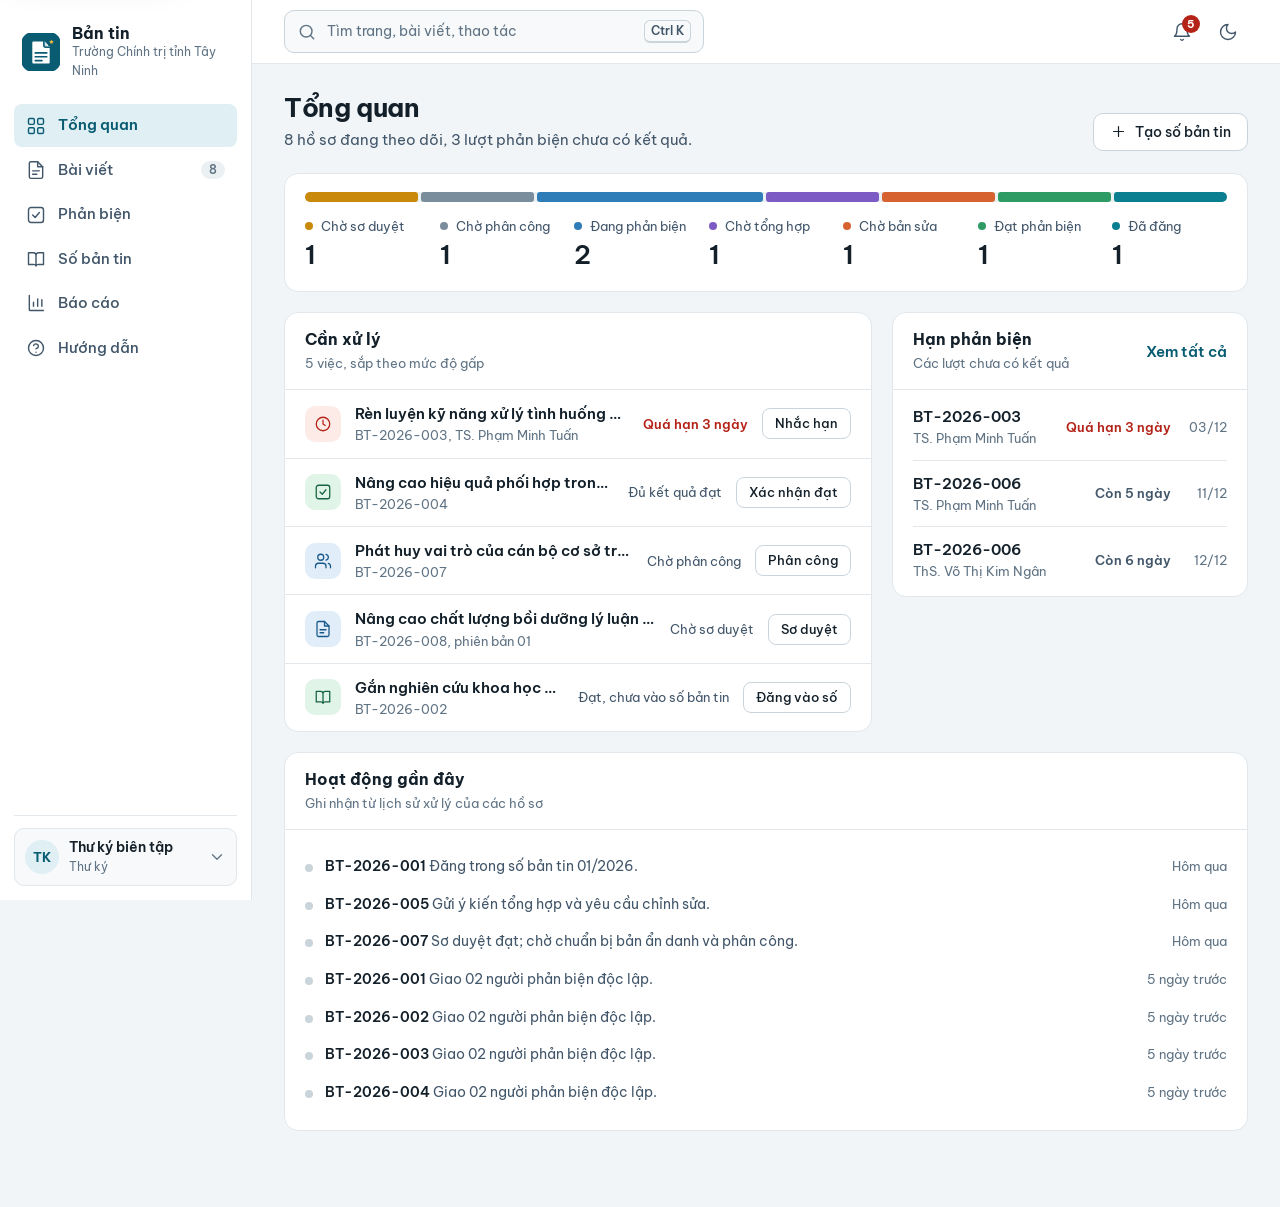
==== commit deb96743: "Cập nhật giao diện, bài viết đầy đủ và tải tệp Word Hoàn thiện chữ hiển thị và tên trường; bổ sung 8" ====
--- a/index.html
+++ b/index.html
@@ -1,27 +1,84 @@
 <!doctype html>
-<html lang="vi">
+<html lang="vi" data-theme="light">
 <head>
-<meta charset="utf-8"><meta name="viewport" content="width=device-width,initial-scale=1">
-<meta name="theme-color" content="#152e3b"><meta name="description" content="Không gian tiếp nhận, phản biện và biên tập bài viết bản tin — Trường Chính trị tỉnh Tây Ninh.">
-<title>Không gian biên tập · Trường Chính trị tỉnh Tây Ninh</title>
-<link rel="icon" href="data:image/svg+xml,%3Csvg xmlns='http://www.w3.org/2000/svg' viewBox='0 0 64 64'%3E%3Crect width='64' height='64' rx='16' fill='%23152e3b'/%3E%3Cpath d='M17 16h18c7 0 12 5 12 11 0 6-4 10-9 11l12 11H36L25 37v12h-8V16zm8 8v6h10c2 0 3-1 3-3s-1-3-3-3H25z' fill='%23ffffff'/%3E%3C/svg%3E">
-<link rel="stylesheet" href="styles.css?v=20261003-2"><script defer src="workflow.js?v=20261003-2"></script><script defer src="app.js?v=20261003-2"></script>
+<meta charset="utf-8">
+<meta name="viewport" content="width=device-width,initial-scale=1,viewport-fit=cover">
+<meta name="theme-color" content="#0a5c73">
+<meta name="description" content="Tiếp nhận, phản biện và biên tập bài viết bản tin của Trường Chính trị tỉnh Tây Ninh.">
+<title>Bản tin | Trường Chính trị tỉnh Tây Ninh</title>
+<link rel="icon" href="icon.svg" type="image/svg+xml">
+<link rel="apple-touch-icon" href="icon-192.png">
+<link rel="manifest" href="manifest.webmanifest">
+<script>
+(function () {
+  try {
+    var t = localStorage.getItem('tayninh-bantin-v3-theme');
+    if (t !== 'dark' && t !== 'light') t = matchMedia('(prefers-color-scheme: dark)').matches ? 'dark' : 'light';
+    document.documentElement.dataset.theme = t;
+  } catch (e) {}
+})();
+</script>
+<link rel="preload" href="be-vietnam-pro-latin-400-normal.woff2" as="font" type="font/woff2" crossorigin>
+<link rel="preload" href="be-vietnam-pro-vietnamese-400-normal.woff2" as="font" type="font/woff2" crossorigin>
+<link rel="stylesheet" href="styles.css?v=20261005-1">
+<script defer src="docx.js?v=20261005-1"></script>
+<script defer src="samples.js?v=20261005-1"></script>
+<script defer src="workflow.js?v=20261005-1"></script>
+<script defer src="ui.js?v=20261005-1"></script>
+<script defer src="views.js?v=20261005-1"></script>
+<script defer src="app.js?v=20261005-1"></script>
 </head>
 <body>
-<a class="skip" href="#content">Đến nội dung</a>
-<div class="app-shell">
-<aside class="sidebar" aria-label="Điều hướng chính">
-<a class="brand" href="#overview"><span class="brand-mark">TC<span></span></span><span><strong>BẢN TIN</strong><small>Không gian biên tập</small></span></a>
-<div class="sidebar-label">BÀN LÀM VIỆC</div><nav id="navigation"></nav>
-<div class="sidebar-bottom"><div class="school-mark">TC</div><p>Trường Chính trị<br><strong>tỉnh Tây Ninh</strong></p><span class="side-tag"><i></i> Bản dùng thử</span></div>
-</aside>
-<div class="workspace">
-<header class="topbar"><div class="breadcrumb"><span>Trường Chính trị tỉnh Tây Ninh</span><strong id="breadcrumb">Tổng quan</strong></div><div class="role-control"><span class="role-icon" aria-hidden="true"></span><label for="role">CHẾ ĐỘ TRẢI NGHIỆM<select id="role" aria-label="Chọn vai trò"></select></label></div></header>
-<div class="demo-strip"><span class="tiny-dot"></span><strong>DỮ LIỆU MẪU</strong><span>Thử quy trình theo từng vai trò · Thao tác lưu riêng trên trình duyệt này</span><button class="text-btn" data-action="guide">Xem quy trình <span aria-hidden="true">↗</span></button></div>
-<main id="content" tabindex="-1"></main>
-<footer><span>Thông tin lý luận và thực tiễn · Trường Chính trị tỉnh Tây Ninh</span><span>Phiên bản 2.0 <b>·</b> Bản dùng thử</span></footer>
-</div></div>
-<dialog id="dialog" aria-labelledby="dialog-title"><div class="modal-head"><div><span class="eyebrow" id="dialog-kicker">KHÔNG GIAN BIÊN TẬP</span><h2 id="dialog-title"></h2></div><button class="icon-btn" id="close-dialog" aria-label="Đóng cửa sổ">×</button></div><div id="dialog-content"></div></dialog>
+<a class="skip" href="#content">Đến nội dung chính</a>
+
+<div class="app">
+  <aside class="sidebar" aria-label="Điều hướng chính">
+    <a class="brand" href="#">
+      <svg class="brand-mark" viewBox="0 0 40 40" aria-hidden="true"><rect width="40" height="40" rx="11" fill="currentColor"/><path d="M12 8h11l7 7v16a2 2 0 0 1-2 2H12a2 2 0 0 1-2-2V10a2 2 0 0 1 2-2z" fill="#fff"/><path d="M23 8v5a2 2 0 0 0 2 2h5" fill="#cfe3ea"/><path d="M14 21h12M14 25h12M14 29h7" stroke="currentColor" stroke-width="1.8" stroke-linecap="round"/><path d="m31 5 1.3 2.7 2.9.4-2.1 2 .5 2.9-2.6-1.4-2.6 1.4.5-2.9-2.1-2 2.9-.4z" fill="#f2b83b"/></svg>
+      <span><strong>Bản tin</strong><small>Trường Chính trị tỉnh Tây Ninh</small></span>
+    </a>
+    <nav id="navigation" aria-label="Các màn hình"></nav>
+    <div class="sidebar-foot">
+      <button type="button" class="role-btn" id="role-btn" aria-haspopup="menu" aria-expanded="false"></button>
+    </div>
+  </aside>
+
+  <div class="workspace">
+    <header class="topbar">
+      <a class="top-brand" href="#" aria-label="Bản tin, về tổng quan">
+        <svg class="brand-mark" viewBox="0 0 40 40" aria-hidden="true"><rect width="40" height="40" rx="11" fill="currentColor"/><path d="M12 8h11l7 7v16a2 2 0 0 1-2 2H12a2 2 0 0 1-2-2V10a2 2 0 0 1 2-2z" fill="#fff"/><path d="M14 21h12M14 25h12M14 29h7" stroke="currentColor" stroke-width="1.8" stroke-linecap="round"/><path d="m31 5 1.3 2.7 2.9.4-2.1 2 .5 2.9-2.6-1.4-2.6 1.4.5-2.9-2.1-2 2.9-.4z" fill="#f2b83b"/></svg>
+      </a>
+      <button type="button" class="search-trigger" id="open-palette" aria-label="Tìm trang, bài viết hoặc thao tác">
+        <svg viewBox="0 0 24 24" aria-hidden="true"><circle cx="11" cy="11" r="7"/><path d="m20 20-3.5-3.5"/></svg>
+        <span>Tìm trang, bài viết, thao tác</span><kbd>Ctrl K</kbd>
+      </button>
+      <div class="top-actions">
+        <button type="button" class="icon-btn" id="bell" aria-haspopup="dialog" aria-expanded="false" aria-label="Việc cần xử lý">
+          <svg viewBox="0 0 24 24" aria-hidden="true"><path d="M6 8a6 6 0 0 1 12 0c0 7 3 9 3 9H3s3-2 3-9"/><path d="M10.3 21a2 2 0 0 0 3.4 0"/></svg>
+          <span class="bell-count" id="bell-count" hidden></span>
+        </button>
+        <button type="button" class="icon-btn" id="theme-btn"></button>
+        <button type="button" class="role-chip" id="role-btn-top" aria-haspopup="menu" aria-expanded="false"></button>
+      </div>
+    </header>
+    <div id="notice-slot"></div>
+    <main id="content" tabindex="-1"></main>
+  </div>
+
+  <nav class="tabbar" id="tabbar" aria-label="Điều hướng"></nav>
+</div>
+
+<dialog id="dialog" aria-labelledby="dialog-title">
+  <header class="dlg-head">
+    <div class="dlg-titles"><div class="dlg-meta" id="dialog-meta"></div><h2 id="dialog-title"></h2></div>
+    <button type="button" class="icon-btn" id="close-dialog" aria-label="Đóng"><svg viewBox="0 0 24 24" aria-hidden="true"><path d="M18 6 6 18M6 6l12 12"/></svg></button>
+  </header>
+  <div class="dlg-content" id="dialog-content"></div>
+</dialog>
+
+<div id="menu" class="menu" hidden></div>
 <div id="toast" class="toast" role="status" aria-live="polite"></div>
-<noscript><div class="noscript">Cần bật JavaScript để mở các màn hình và thử quy trình biên tập.</div></noscript>
-</body></html>
+<input type="file" id="import-input" accept="application/json,.json" hidden>
+<noscript><p class="noscript">Cần bật JavaScript để dùng ứng dụng này.</p></noscript>
+</body>
+</html>
--- a/styles.css
+++ b/styles.css
@@ -1,10 +1,867 @@
-:root{--navy:#152e3b;--ink:#203541;--muted:#74828b;--red:#bb4c43;--coral:#d47461;--line:#e5e9eb;--bg:#f4f6f7;--green:#27765e;--blue:#437393;--amber:#aa7a29;--shadow:0 6px 22px #1c374308;font-family:Inter,"Segoe UI",Arial,sans-serif;color:var(--ink);background:var(--bg);font-synthesis:none}
-*{box-sizing:border-box}body{margin:0;font-size:14px;line-height:1.55}button,input,select,textarea{font:inherit}button,a,input,select,textarea{touch-action:manipulation}button{cursor:pointer}a{color:inherit}button:disabled{cursor:not-allowed;opacity:.5}button:focus-visible,a:focus-visible,input:focus-visible,select:focus-visible,textarea:focus-visible{outline:3px solid #86b7c8;outline-offset:3px}button{transition:background .15s,box-shadow .15s,transform .15s}button:hover:not(:disabled){filter:brightness(.97)}svg{width:20px;height:20px;flex:none;stroke:currentColor;fill:none;stroke-width:1.65;stroke-linecap:round;stroke-linejoin:round}.skip{position:absolute;z-index:50;left:15px;top:-70px;background:#fff;padding:12px}.skip:focus{top:15px}.app-shell{display:flex;min-height:100vh}.sidebar{width:224px;position:fixed;inset:0 auto 0 0;background:var(--navy);color:#c6d1d7;padding:35px 22px 24px;display:flex;flex-direction:column;z-index:10}.brand{display:flex;gap:13px;align-items:center;text-decoration:none;margin-bottom:56px;color:white}.brand-mark{height:43px;width:43px;border:1px solid #ffffff6b;position:relative;display:grid;place-items:center;font-family:Georgia,serif;font-weight:bold;font-size:18px;border-radius:11px}.brand-mark span{position:absolute;background:var(--coral);width:8px;height:8px;border:2px solid var(--navy);border-radius:50%;right:-4px;top:6px}.brand strong{letter-spacing:2.4px;font-size:16px}.brand small{display:block;font-size:11px;color:#a7bac5;margin-top:2px}.sidebar-label{font-size:9px;letter-spacing:1.8px;color:#7995a5;margin:0 12px 14px}.nav-item{display:flex;gap:13px;align-items:center;width:100%;background:none;border:0;color:#acc0ca;border-radius:9px;padding:12px 14px;text-align:left;margin:5px 0;font-size:13px}.nav-item.active{color:white;background:#ffffff12;box-shadow:inset 3px 0 var(--coral)}.nav-item:hover{color:white;background:#ffffff09}.nav-item svg{width:18px;height:18px}.nav-item .nav-count{margin-left:auto;font-size:10px;padding:1px 6px;background:#ffffff14;border-radius:4px}.sidebar-bottom{margin-top:auto;padding:35px 12px 0;border-top:1px solid #ffffff12}.school-mark{font:16px Georgia,serif;color:#90a9b6;border-top:1px solid #5c7889;border-bottom:1px solid #5c7889;display:inline-block;padding:2px 7px;margin-bottom:6px}.sidebar-bottom p{color:#aec0c9;font-size:12px;line-height:1.8}.sidebar-bottom strong{font-weight:500;color:#d4dfe4}.side-tag{display:flex;gap:7px;align-items:center;font-size:10px;color:#8da7b5;margin-top:22px}.side-tag i{width:6px;height:6px;background:#83bfa8;border-radius:50%}.workspace{margin-left:224px;width:calc(100% - 224px);min-width:0}.topbar{height:89px;display:flex;align-items:center;justify-content:space-between;gap:20px;padding:0 44px;background:white;border-bottom:1px solid var(--line)}.breadcrumb span{display:block;font-size:10px;color:#8b969d;letter-spacing:.4px;margin-bottom:4px}.breadcrumb strong{font-size:13px;font-weight:550}.role-control{display:flex;align-items:center;gap:11px}.role-icon{width:33px;height:33px;background:#f0e6e1;border-radius:50%;position:relative}.role-icon:before{content:'';width:7px;height:7px;border:1.5px solid #926859;border-radius:50%;position:absolute;left:12px;top:6px}.role-icon:after{content:'';width:13px;height:7px;border:1.5px solid #926859;border-radius:9px 9px 3px 3px;position:absolute;left:9px;bottom:6px}.role-control label{font-size:8px;letter-spacing:1.2px;color:var(--muted)}.role-control select{display:block;border:0;background:white;padding:2px 25px 0 0;color:var(--ink);font-size:12px;font-weight:600;max-width:270px;letter-spacing:0}.demo-strip{padding:10px 44px;background:#f8f2e9;border-bottom:1px solid #ece4d8;display:flex;gap:10px;align-items:center;font-size:10px;color:#917855}.demo-strip strong{font-size:8px;letter-spacing:1px;white-space:nowrap}.tiny-dot{height:5px;width:5px;background:#af8862;border-radius:50%;flex:none}.demo-strip .text-btn{margin-left:auto;color:#917855;font-size:10px;white-space:nowrap}.text-btn{border:0;background:none;color:var(--red);font-size:12px;font-weight:600;padding:0}.text-btn svg{width:15px;height:15px}.text-btn:hover{text-decoration:underline}main{padding:33px 44px 35px;min-height:calc(100vh - 178px)}main:focus{outline:0}.eyebrow{font-size:9px;letter-spacing:1.4px;font-weight:650;color:var(--red);text-transform:uppercase}.page-header{display:flex;justify-content:space-between;align-items:center;gap:25px;margin-bottom:27px}.page-header h1{font-size:30px;letter-spacing:-1px;margin:6px 0 6px;line-height:1.25;font-weight:650}.page-header p{margin:0;color:var(--muted);font-size:12px}.btn{display:inline-flex;align-items:center;justify-content:center;gap:8px;padding:10px 16px;border-radius:7px;border:1px solid var(--line);background:white;color:var(--ink);font-size:12px;font-weight:600;text-decoration:none;white-space:nowrap}.btn svg{width:16px;height:16px}.btn-primary{background:var(--red);border-color:var(--red);color:#fff;box-shadow:0 3px 6px #bb4c4314}.btn-navy{background:var(--navy);border-color:var(--navy);color:white}.btn-small{padding:7px 11px;font-size:11px}.btn-danger{color:var(--red);border-color:#e8c7c2;background:#fcf5f3}.hero{position:relative;overflow:hidden;background:var(--navy);color:white;padding:30px 32px;border-radius:12px;display:flex;justify-content:space-between;gap:30px;margin-bottom:25px;min-height:170px}.hero:after{content:'';position:absolute;width:255px;height:255px;border:1px solid #ffffff0d;border-radius:50%;right:-66px;top:-143px;box-shadow:0 0 0 35px #ffffff04,0 0 0 70px #ffffff03;pointer-events:none}.hero .eyebrow{color:#d6ac8c}.hero h2{font-size:28px;letter-spacing:-.8px;max-width:540px;font-weight:500;line-height:1.35;margin:12px 0 9px}.hero p{font-size:12px;color:#b2c4cd;margin:0;max-width:580px}.hero-stamp{z-index:1;align-self:center;flex:none;text-align:center;border-left:1px solid #ffffff22;padding-left:27px;color:#b5c7cf;font-size:9px;letter-spacing:1.2px}.hero-stamp strong{display:block;font-size:46px;font-weight:350;line-height:1.3;letter-spacing:-2px;color:#fff}.hero-stamp span{display:block;margin-top:6px}.stats{display:grid;grid-template-columns:repeat(4,minmax(0,1fr));gap:16px;margin-bottom:25px}.stat{background:white;border:1px solid var(--line);border-radius:10px;padding:18px 20px;box-shadow:var(--shadow);position:relative}.stat-icon{position:absolute;right:18px;top:18px;color:#889aa5;background:#f4f7f8;display:grid;place-items:center;width:31px;height:31px;border-radius:8px}.stat-label{font-size:11px;color:#6f7f88;max-width:80%;display:block}.stat-number{font-size:31px;letter-spacing:-1px;font-weight:600;display:block;line-height:1.5;margin-top:7px}.stat-note{font-size:10px;color:#97a0a6}.stat-note.good{color:#5d8b79}.panel{border:1px solid var(--line);border-radius:11px;background:#fff;box-shadow:var(--shadow);overflow:hidden;margin-bottom:23px}.panel-head{padding:20px 22px 16px;display:flex;align-items:center;justify-content:space-between;gap:12px}.panel h2{font-size:15px;letter-spacing:-.3px;margin:0;font-weight:650}.panel-head p{font-size:10px;color:var(--muted);margin:3px 0 0}.panel-body{padding:0 22px 22px}.layout-two{display:grid;grid-template-columns:minmax(0,1.9fr) minmax(270px,1fr);gap:23px}.layout-two>.panel{margin:0}.table-wrap{overflow-x:auto}table{width:100%;border-collapse:collapse;text-align:left}th{font-size:9px;letter-spacing:.7px;text-transform:uppercase;color:#89979f;font-weight:600;background:#f9fafb;padding:11px 20px;white-space:nowrap;border-top:1px solid #eef1f2;border-bottom:1px solid #eef1f2}td{padding:16px 20px;border-bottom:1px solid #eef1f2;vertical-align:middle;font-size:11px}tr:last-child td{border-bottom:0}.article-link{text-align:left;border:0;background:none;padding:0;color:var(--ink);font-size:12px;font-weight:600;line-height:1.6;max-width:390px}.article-link:hover{color:var(--red)}.subline{display:block;font-size:9px;color:#8d9ba4;margin-top:4px}.badge{display:inline-flex;align-items:center;gap:5px;border-radius:5px;font-size:9px;font-weight:600;padding:4px 8px;white-space:nowrap;background:#f1f3f4;color:#6a7e8c}.badge:before{content:'';height:4px;width:4px;border-radius:50%;background:currentColor}.badge-submitted{background:#f9efe0;color:#a77c36}.badge-ready{background:#edf2f6;color:#687f99}.badge-reviewing{background:#eaf1f8;color:#507f9f}.badge-results{background:#eeebf7;color:#7f6caa}.badge-revision{background:#fcf0ed;color:#b86a5d}.badge-approved,.badge-pass{background:#eaf3ef;color:#448569}.badge-published{background:#edf1f3;color:#405b6a}.badge-reject,.badge-revise{background:#fcf0ed;color:#b86557}.table-foot{padding:13px 20px;border-top:1px solid var(--line);font-size:10px;color:var(--muted)}.progress-mini{width:84px;height:4px;background:#e9edef;border-radius:4px;margin-top:6px;overflow:hidden}.progress-mini i{display:block;height:100%;background:#5f8b9e}.attention-item{display:flex;gap:12px;border-bottom:1px solid #eff1f2;padding:13px 0}.attention-item:last-child{border:0}.attention-icon{display:grid;place-items:center;width:31px;height:31px;border-radius:8px;background:#faf1e5;color:#b98c49;flex:none}.attention-icon.blue{background:#edf3f6;color:#618ea3}.attention-item strong{font-size:11px;font-weight:600;display:block}.attention-item small{font-size:9px;color:var(--muted)}.attention-item .text-btn{display:block;margin-top:4px;font-size:10px}.activity{margin-top:25px}.activity-entry{display:flex;gap:12px;margin-bottom:14px;font-size:11px}.activity-entry i{width:7px;height:7px;margin-top:6px;background:#adc1cb;border-radius:50%;flex:none}.activity-entry small{display:block;color:#929fa6;font-size:9px;margin-top:3px}.process-strip{display:grid;grid-template-columns:repeat(5,1fr);gap:12px;margin-top:27px}.process-step{padding:15px;background:#fff;border:1px solid var(--line);border-radius:8px}.process-step span{font-size:10px;color:var(--coral);font-weight:650;display:block;margin-bottom:7px}.process-step strong{font-size:11px;display:block}.process-step small{font-size:9px;color:#94a0a6}.filters{display:flex;gap:12px;align-items:center;padding:17px 20px;border-bottom:1px solid var(--line)}.search{position:relative;flex:1;max-width:430px}.search svg{position:absolute;width:16px;height:16px;left:12px;top:12px;color:#90a0a9}.search input{width:100%;padding-left:37px}.input,input:not([type=checkbox]):not([type=radio]),textarea,select{border:1px solid #dfe5e8;border-radius:6px;padding:10px 12px;color:var(--ink);background:white;max-width:100%;font-size:12px}textarea{resize:vertical;min-height:105px;line-height:1.7;width:100%}input::placeholder,textarea::placeholder{color:#a2adb4}.search input{padding-left:37px}.filters select{min-width:155px}.filters .filter-total{margin-left:auto;font-size:10px;color:var(--muted);white-space:nowrap}.empty{padding:48px 22px;text-align:center;color:var(--muted)}.empty svg{width:33px;height:33px;margin-bottom:8px;color:#b2c3cc}.empty strong{display:block;font-size:13px;color:#647c89}.empty p{font-size:11px;margin:6px 0 0}.avatar{height:30px;width:30px;background:#edf2f4;display:inline-grid;place-items:center;border-radius:50%;color:#5f7e91;font-size:10px;font-weight:650;flex:none}.person-row{display:flex;align-items:center;gap:9px}.reviewer-stack{display:flex;margin-bottom:6px}.reviewer-stack .avatar{width:25px;height:25px;font-size:9px;border:2px solid white;margin-right:-5px}.issues{display:grid;grid-template-columns:repeat(2,1fr);gap:23px}.issue-card{margin:0}.issue-cover{height:145px;background:var(--navy);color:white;position:relative;overflow:hidden;padding:23px 25px;display:flex;justify-content:space-between;align-items:flex-end}.issue-cover:after{content:'';position:absolute;height:160px;width:160px;border:1px solid #ffffff10;border-radius:50%;right:-50px;top:-50px;box-shadow:0 0 0 28px #ffffff05}.issue-cover .eyebrow{color:#d6ac8c;font-size:8px}.issue-cover h3{font-size:19px;margin:7px 0 0;font-weight:500;line-height:1.35;max-width:230px}.issue-cover>strong{font-size:29px;letter-spacing:-1px;font-weight:400;z-index:1}.issue-meta{padding:18px 22px 10px;display:flex;justify-content:space-between;align-items:center;font-size:10px;color:var(--muted)}.issue-list{list-style:none;padding:0 22px;margin:0}.issue-list li{display:flex;gap:12px;padding:11px 0;border-bottom:1px solid #eff1f2}.issue-list span{font-size:10px;color:#99a9b2;margin-top:3px}.issue-list button{font-size:11px}.issue-actions{padding:18px 22px;display:flex;gap:10px;border-top:1px solid var(--line);margin-top:14px}.chart-row{margin:17px 0}.chart-title{display:flex;justify-content:space-between;font-size:11px;margin-bottom:7px;color:#708390}.chart-bar{height:7px;background:#f0f3f4;border-radius:4px;overflow:hidden}.chart-bar i{display:block;height:100%;border-radius:4px;background:#81a3b3}.legend{display:grid;grid-template-columns:1fr 1fr;gap:13px;margin-top:20px}.legend-item{display:flex;gap:8px;align-items:center;font-size:10px;color:var(--muted)}.legend-item i{height:6px;width:6px;background:var(--coral);border-radius:50%}.note{background:#f7f9fa;border:1px solid var(--line);padding:13px 15px;border-radius:7px;font-size:11px;color:#7b8d98;line-height:1.8}.note.warm{background:#fcf5eb;border-color:#f0e4d2;color:#9d8058}.note strong{color:#4d6979}.role-grid{display:grid;grid-template-columns:repeat(2,1fr);gap:17px}.role-card{padding:20px;border:1px solid var(--line);background:white;border-radius:10px}.role-card h3{font-size:14px;margin:12px 0 5px}.role-card p{font-size:11px;color:var(--muted);margin:0 0 12px}.role-card .badge{margin-top:9px}.role-card svg{color:#7e9dac}.flow-board{display:grid;grid-template-columns:1fr 1.35fr 1fr;gap:17px;align-items:start;margin:22px 0}.flow-node{background:#f7f9fa;border:1px solid var(--line);border-radius:8px;padding:16px}.flow-node h3{font-size:12px;margin:7px 0}.flow-node p{font-size:10px;color:var(--muted);margin:0}.review-lanes{display:flex;gap:6px;margin-top:14px}.review-lanes span{flex:1;background:white;border:1px solid #d8e3e9;padding:9px 5px;text-align:center;border-radius:5px;font-size:9px}.loop-band{background:#fbf0ed;border:1px solid #eddbd7;padding:13px 16px;border-radius:8px;color:#a2685b;font-size:11px;line-height:1.9}.role-table td{font-size:11px;vertical-align:top}.role-table th{white-space:normal}.role-table .allowed{color:#468774}.role-table .readonly{color:#607f97}footer{margin:0 44px;display:flex;justify-content:space-between;gap:15px;padding:19px 0;border-top:1px solid #e0e6e9;font-size:8px;color:#91a0a8}footer b{font-weight:400;margin:0 6px}.icon-btn{border:0;background:#f3f6f7;border-radius:6px;width:31px;height:31px;display:grid;place-items:center;color:#8397a2;font-size:22px}.icon-btn svg{width:16px;height:16px}dialog{width:760px;max-width:calc(100vw - 32px);max-height:90vh;border:1px solid var(--line);border-radius:13px;padding:0;color:var(--ink);box-shadow:0 30px 90px #081b3938}dialog::backdrop{background:#132d3c70;backdrop-filter:blur(4px)}.modal-head{padding:25px 28px 21px;border-bottom:1px solid var(--line);display:flex;justify-content:space-between;align-items:flex-start;gap:20px;position:sticky;top:0;background:white;z-index:3}.modal-head h2{font-size:19px;line-height:1.45;letter-spacing:-.4px;margin:6px 0 0;font-weight:650}.modal-body{padding:24px 28px}.modal-footer{border-top:1px solid var(--line);display:flex;justify-content:flex-end;gap:11px;padding:19px 28px;background:#fafbfc}.form-grid{display:grid;grid-template-columns:1fr 1fr;gap:18px}.field{display:block;margin-bottom:18px;font-size:11px;font-weight:600;color:#526b7a}.field>input,.field>textarea,.field>select{display:block;width:100%;margin-top:7px;font-weight:400}.field small{display:block;font-size:10px;line-height:1.7;color:#8b9ca6;font-weight:400;margin-top:6px}.full{grid-column:1/-1}.check-line{display:flex;align-items:flex-start;gap:9px;font-size:11px;font-weight:400;color:#6d8390;line-height:1.8;margin:11px 0}.check-line input{margin-top:4px;accent-color:var(--red);width:14px;height:14px;flex:none}.file-field{border:1px dashed #cbd8df;border-radius:8px;background:#f9fbfc;padding:17px;margin-top:7px}.file-field input{width:100%;border:0!important;padding:0!important;background:none!important;font-size:10px!important}.file-field .check-line{margin-bottom:0}.form-error{color:#ad584c;background:#fdf0ed;border-radius:7px;padding:10px 14px;font-size:11px;margin:0 28px 18px;display:none}.form-error.visible{display:block}.summary-grid{display:grid;grid-template-columns:repeat(3,1fr);gap:16px;padding:18px;background:#f8fafb;border:1px solid var(--line);border-radius:8px;margin:17px 0 22px;font-size:11px}.summary-grid small{display:block;font-size:9px;color:var(--muted);margin-bottom:5px}.detail-section{margin:22px 0}.detail-section h3{font-size:12px;margin:0 0 11px}.detail-section p{font-size:12px;line-height:1.85;color:#6c808c;white-space:pre-wrap}.file-card{display:flex;align-items:center;gap:13px;padding:13px 15px;border:1px solid var(--line);border-radius:7px;margin:7px 0}.file-card>svg{color:#879fac;width:22px;height:22px}.file-card strong{font-size:11px;display:block}.file-card small{display:block;font-size:9px;color:var(--muted)}.file-card .text-btn{margin-left:auto;font-size:10px}.review-card{border:1px solid var(--line);border-radius:8px;padding:15px;margin-top:11px}.review-card header{display:flex;justify-content:space-between;align-items:center;gap:10px}.review-card .comment{font-size:11px;color:#748894;line-height:1.8;white-space:pre-wrap;margin-bottom:0}.timeline{border-left:1px solid #dde5e9;padding-left:18px;margin:16px 0 0;list-style:none}.timeline li{position:relative;font-size:11px;padding-bottom:15px;color:#667f8e}.timeline li:before{content:'';position:absolute;width:5px;height:5px;border-radius:50%;background:#a3b9c4;left:-21px;top:6px;border:1px solid white}.timeline time{display:block;color:#a0adb5;font-size:9px;margin-top:4px}.action-row{display:flex;flex-wrap:wrap;gap:9px;margin-top:22px}.feedback-box{padding:16px 18px;background:#fcf3ef;border-left:3px solid var(--coral);border-radius:6px;margin-top:12px}.feedback-box small{font-size:9px;color:#aa806d}.feedback-box p{font-size:11px;line-height:1.85;color:#7e6d62;white-space:pre-wrap;margin:6px 0}.select-people{display:grid;grid-template-columns:repeat(2,1fr);gap:9px;margin:9px 0 19px}.select-person{padding:12px;border:1px solid var(--line);border-radius:7px;background:#fafcfd;display:flex;gap:10px;align-items:center;font-size:11px;color:#506b7a}.select-person input{accent-color:var(--red)}.select-person small{display:block;font-size:9px;color:#9aa8b0}.form-radios{display:flex;gap:10px;flex-wrap:wrap;margin:8px 0 22px}.radio-label{border:1px solid var(--line);padding:11px 14px;border-radius:7px;display:flex;gap:8px;align-items:center;font-size:11px;cursor:pointer}.radio-label input{accent-color:var(--red)}.toast{position:fixed;bottom:26px;left:50%;transform:translate(-50%,20px);background:var(--navy);color:white;padding:13px 21px;border-radius:9px;box-shadow:0 8px 25px #152e3b25;z-index:30;font-size:12px;opacity:0;pointer-events:none;transition:opacity .2s,transform .2s;max-width:90vw;text-align:center}.toast.show{opacity:1;transform:translate(-50%,0)}.notice-storage{margin-bottom:18px}.issue-pick{display:flex;align-items:center;gap:9px;padding:12px 0;border-bottom:1px solid var(--line)}.issue-pick span{font-size:11px;flex:1}.issue-pick small{display:block;color:var(--muted);font-size:9px}.issue-pick .icon-btn{height:25px;width:25px;font-size:13px}.noscript{padding:20px;margin:15px;background:white;border:1px solid #ddd}.split-note{display:flex;gap:13px;margin:15px 0}.split-note svg{color:#7398aa;flex:none}.split-note p{font-size:11px;color:var(--muted);margin:0;line-height:1.9}.sparkline{width:100%;height:75px;margin:18px 0 4px;stroke:#84a4b4;stroke-width:2;fill:none}.metric{display:flex;justify-content:space-between;align-items:center;font-size:11px;padding:10px 0;border-bottom:1px solid var(--line);color:#748a96}.metric strong{color:var(--ink);font-size:13px}.metric:last-child{border:0}.setting-actions{display:flex;gap:12px;flex-wrap:wrap;padding:18px 22px}.muted{color:var(--muted)}.nowrap{white-space:nowrap}
-@media(min-width:1600px){main{max-width:1550px;margin:auto}.topbar,.demo-strip{padding-left:55px;padding-right:55px}}
-@media(max-width:1180px){.sidebar{width:195px;padding:29px 16px}.workspace{margin-left:195px;width:calc(100% - 195px)}.topbar{padding:0 28px}main{padding:28px}.demo-strip{padding:10px 28px}footer{margin:0 28px}.layout-two{grid-template-columns:minmax(0,1.4fr) minmax(235px,1fr);gap:18px}.stat{padding:17px}.stat-icon{right:12px}.page-header h1{font-size:27px}td,th{padding-left:16px;padding-right:16px}.hero h2{font-size:25px}.hero-stamp{padding-left:20px}.filters .filter-total{display:none}}
-@media(max-width:900px){.sidebar{width:175px;padding:25px 12px}.brand{gap:9px;margin-bottom:40px}.brand strong{font-size:14px;letter-spacing:1.5px}.brand small{font-size:9px}.brand-mark{width:36px;height:36px;font-size:15px}.nav-item{padding:12px 10px;font-size:12px;gap:9px}.workspace{margin-left:175px;width:calc(100% - 175px)}main{padding:24px}.topbar{padding:0 24px}.demo-strip{padding:10px 24px}.demo-strip>span:not(.tiny-dot){font-size:9px}.layout-two{grid-template-columns:1fr}.stats{gap:10px}.stat{padding:15px}.stat-icon{display:none}.stat-label{max-width:none;font-size:10px}.stat-note{font-size:9px}.stat-number{font-size:27px}.hero-stamp{display:none}.process-strip{gap:7px}.process-step{padding:12px 9px}.process-step strong{font-size:10px}.issues{gap:16px}.page-header{gap:14px}.page-header h1{font-size:26px}.page-header p{font-size:11px}}
-@media(max-width:640px){body{font-size:13px}.app-shell{display:block}.sidebar{position:sticky;top:0;width:100%;height:auto;padding:10px 15px 0;z-index:10;flex-direction:row;flex-wrap:wrap;border:0}.brand{margin:0;gap:9px}.brand-mark{width:27px;height:27px;font-size:12px;border-radius:7px}.brand strong{font-size:12px;letter-spacing:1.6px}.brand small,.sidebar-label,.sidebar-bottom{display:none}.sidebar nav{display:flex;width:100%;overflow-x:auto;margin-top:8px;gap:4px;scrollbar-width:none}.nav-item{display:flex;flex-direction:column;gap:3px;align-items:center;text-align:center;flex:1;min-width:58px;margin:0;border-radius:7px 7px 0 0;padding:9px 6px;font-size:9px;white-space:nowrap}.nav-item svg{width:17px;height:17px}.nav-item.active{box-shadow:inset 0 -2px var(--coral)}.nav-count{display:none}.workspace{margin:0;width:100%}.topbar{height:73px;padding:0 18px;gap:8px}.breadcrumb span{font-size:8px;max-width:140px;line-height:1.4}.breadcrumb strong{font-size:11px}.role-icon{display:none}.role-control label{font-size:7px;letter-spacing:.7px}.role-control select{font-size:10px;max-width:177px;padding:2px 18px 0 0}.demo-strip{padding:9px 18px;gap:7px;flex-wrap:wrap;line-height:1.5}.demo-strip>span:not(.tiny-dot){font-size:8px;flex:1;min-width:150px}.demo-strip .text-btn{display:none}main{padding:23px 18px 27px}.page-header{align-items:flex-start;margin-bottom:22px}.page-header h1{font-size:24px;letter-spacing:-.7px}.page-header p{font-size:10px;max-width:245px}.eyebrow{font-size:8px;letter-spacing:1.2px}.page-header>.btn{font-size:10px;padding:9px 11px;margin-top:18px}.page-header>.btn svg{width:13px;height:13px}.hero{padding:24px;margin-bottom:19px;min-height:0}.hero h2{font-size:24px;max-width:290px;letter-spacing:-.7px}.hero p{font-size:10px;max-width:270px}.stats{grid-template-columns:1fr 1fr;gap:10px;margin-bottom:19px}.stat{padding:16px;border-radius:8px}.stat-label{font-size:10px}.stat-number{font-size:28px}.stat-icon{display:grid;height:25px;width:25px;right:13px;top:13px}.stat-icon svg{width:14px;height:14px}.stat-note{font-size:8px}.layout-two{gap:19px}.panel{border-radius:9px;margin-bottom:19px}.panel-head{padding:17px 17px 14px}.panel h2{font-size:13px}.panel-head .text-btn{font-size:10px}.panel-body{padding:0 17px 17px}.table-wrap td,.table-wrap th{padding:13px 14px}.article-link{font-size:11px;min-width:185px;max-width:250px}.subline{font-size:8px}.table-wrap .optional-col{display:none}.badge{font-size:8px;padding:4px 6px}.table-foot{font-size:9px;padding:12px 14px}.filters{padding:14px;flex-wrap:wrap;gap:8px}.search{max-width:none;min-width:100%}.filters select{flex:1;min-width:140px;font-size:10px}.process-strip{grid-template-columns:1fr 1fr;gap:8px;margin-top:20px}.process-step{padding:14px}.process-step:last-child{grid-column:1/-1}.issues{grid-template-columns:1fr;gap:19px}.issue-cover{height:125px;padding:20px}.issue-cover h3{font-size:18px}.role-grid{grid-template-columns:1fr}.role-card{padding:17px}.flow-board{grid-template-columns:1fr;gap:11px}.flow-node{padding:16px}.role-table{min-width:530px}.role-table td{font-size:10px}.role-table th{font-size:8px}.form-grid{grid-template-columns:1fr;gap:0}.summary-grid{grid-template-columns:1fr 1fr;padding:14px;gap:13px}.summary-grid>div:last-child{grid-column:1/-1}.modal-head{padding:20px}.modal-head h2{font-size:17px}.modal-body{padding:20px}.modal-footer{padding:16px 20px;flex-wrap:wrap}.modal-footer .btn{font-size:11px}.form-error{margin:0 20px 17px}.select-people{grid-template-columns:1fr}.file-card{gap:9px;padding:12px}.file-card strong{font-size:10px;overflow-wrap:anywhere}.file-card .text-btn{font-size:9px}.review-card header{flex-wrap:wrap}.action-row .btn{font-size:10px}.timeline{font-size:10px}footer{margin:0 18px;font-size:7px;gap:8px;align-items:flex-start}.role-table td{padding:12px}.stat-note{line-height:1.6}dialog{max-height:86vh}.toast{bottom:15px;font-size:11px}.check-line{font-size:10px}}
-@media(prefers-reduced-motion:reduce){*{scroll-behavior:auto!important;transition:none!important}}
-@media print{.sidebar,.topbar,.demo-strip,.btn,.text-btn,footer,.role-control,.filters{display:none!important}.workspace{margin:0;width:100%}main{padding:0}.hero{background:white;color:#111;border:1px solid #ddd}.hero p{color:#555}.panel,.stat{break-inside:avoid;box-shadow:none}.badge{border:1px solid #ddd}.stats{grid-template-columns:repeat(4,1fr)}body{background:#fff}.layout-two{grid-template-columns:1fr}dialog{position:static;display:none}}
-
-.select-person{display:block}.select-person .check-line{margin:0 0 10px}.select-person .field{margin:0;font-size:9px}.select-person input[type=date]{font-size:10px;padding:7px 9px;margin-top:4px}
+/* Phông chữ */
+@font-face { font-family: "Be Vietnam Pro"; font-weight: 400; font-display: swap; src: url(be-vietnam-pro-vietnamese-400-normal.woff2) format("woff2"); unicode-range: U+0102-0103, U+0110-0111, U+0128-0129, U+0168-0169, U+01A0-01A1, U+01AF-01B0, U+0300-0301, U+0303-0304, U+0308-0309, U+0323, U+0329, U+1EA0-1EF9, U+20AB; }
+@font-face { font-family: "Be Vietnam Pro"; font-weight: 400; font-display: swap; src: url(be-vietnam-pro-latin-400-normal.woff2) format("woff2"); unicode-range: U+0000-00FF, U+0131, U+0152-0153, U+02BB-02BC, U+02C6, U+02DA, U+02DC, U+0304, U+0308, U+0329, U+2000-206F, U+20AC, U+2122, U+2191, U+2193, U+2212, U+2215, U+FEFF, U+FFFD; }
+@font-face { font-family: "Be Vietnam Pro"; font-weight: 500; font-display: swap; src: url(be-vietnam-pro-vietnamese-500-normal.woff2) format("woff2"); unicode-range: U+0102-0103, U+0110-0111, U+0128-0129, U+0168-0169, U+01A0-01A1, U+01AF-01B0, U+0300-0301, U+0303-0304, U+0308-0309, U+0323, U+0329, U+1EA0-1EF9, U+20AB; }
+@font-face { font-family: "Be Vietnam Pro"; font-weight: 500; font-display: swap; src: url(be-vietnam-pro-latin-500-normal.woff2) format("woff2"); unicode-range: U+0000-00FF, U+0131, U+0152-0153, U+02BB-02BC, U+02C6, U+02DA, U+02DC, U+0304, U+0308, U+0329, U+2000-206F, U+20AC, U+2122, U+2191, U+2193, U+2212, U+2215, U+FEFF, U+FFFD; }
+@font-face { font-family: "Be Vietnam Pro"; font-weight: 600; font-display: swap; src: url(be-vietnam-pro-vietnamese-600-normal.woff2) format("woff2"); unicode-range: U+0102-0103, U+0110-0111, U+0128-0129, U+0168-0169, U+01A0-01A1, U+01AF-01B0, U+0300-0301, U+0303-0304, U+0308-0309, U+0323, U+0329, U+1EA0-1EF9, U+20AB; }
+@font-face { font-family: "Be Vietnam Pro"; font-weight: 600; font-display: swap; src: url(be-vietnam-pro-latin-600-normal.woff2) format("woff2"); unicode-range: U+0000-00FF, U+0131, U+0152-0153, U+02BB-02BC, U+02C6, U+02DA, U+02DC, U+0304, U+0308, U+0329, U+2000-206F, U+20AC, U+2122, U+2191, U+2193, U+2212, U+2215, U+FEFF, U+FFFD; }
+@font-face { font-family: "Be Vietnam Pro"; font-weight: 700; font-display: swap; src: url(be-vietnam-pro-vietnamese-700-normal.woff2) format("woff2"); unicode-range: U+0102-0103, U+0110-0111, U+0128-0129, U+0168-0169, U+01A0-01A1, U+01AF-01B0, U+0300-0301, U+0303-0304, U+0308-0309, U+0323, U+0329, U+1EA0-1EF9, U+20AB; }
+@font-face { font-family: "Be Vietnam Pro"; font-weight: 700; font-display: swap; src: url(be-vietnam-pro-latin-700-normal.woff2) format("woff2"); unicode-range: U+0000-00FF, U+0131, U+0152-0153, U+02BB-02BC, U+02C6, U+02DA, U+02DC, U+0304, U+0308, U+0329, U+2000-206F, U+20AC, U+2122, U+2191, U+2193, U+2212, U+2215, U+FEFF, U+FFFD; }
+@font-face { font-family: "Source Serif 4"; font-weight: 200 900; font-display: swap; src: url(source-serif-4-vietnamese-wght-normal.woff2) format("woff2"); unicode-range: U+0102-0103, U+0110-0111, U+0128-0129, U+0168-0169, U+01A0-01A1, U+01AF-01B0, U+0300-0301, U+0303-0304, U+0308-0309, U+0323, U+0329, U+1EA0-1EF9, U+20AB; }
+@font-face { font-family: "Source Serif 4"; font-weight: 200 900; font-display: swap; src: url(source-serif-4-latin-wght-normal.woff2) format("woff2"); unicode-range: U+0000-00FF, U+0131, U+0152-0153, U+02BB-02BC, U+02C6, U+02DA, U+02DC, U+0304, U+0308, U+0329, U+2000-206F, U+20AC, U+2122, U+2191, U+2193, U+2212, U+2215, U+FEFF, U+FFFD; }
+
+/* Biến thiết kế */
+:root {
+  --font-ui: "Be Vietnam Pro", system-ui, -apple-system, "Segoe UI", Roboto, Arial, sans-serif;
+  --font-read: "Source Serif 4", Georgia, "Times New Roman", serif;
+  color-scheme: light;
+
+  --bg: #f2f5f7;
+  --surface: #ffffff;
+  --surface-2: #f7f9fa;
+  --sunken: #ebf0f3;
+  --line: #e1e7eb;
+  --line-2: #c9d4db;
+  --text: #13202a;
+  --text-2: #42566a;
+  --text-3: #5f7384;
+
+  --brand: #0a5c73;
+  --brand-hover: #084a5d;
+  --brand-soft: #e0eff4;
+  --brand-ink: #ffffff;
+  --cover: #0a4a5e;
+  --gold: #e2a72a;
+  --ring: rgba(10, 92, 115, .22);
+
+  --danger: #b42318;
+  --danger-soft: #fdebe8;
+  --ok: #17653f;
+  --ok-soft: #e0f4e8;
+  --warn: #8f5400;
+  --warn-soft: #fcefd3;
+  --info: #17598a;
+  --info-soft: #e1edf9;
+
+  --sc-submitted: #c98a0b; --sb-submitted: #fcf0d3; --sf-submitted: #7d4f06;
+  --sc-ready: #7a8d9c;     --sb-ready: #e8edf1;     --sf-ready: #3d5163;
+  --sc-reviewing: #2f7db8; --sb-reviewing: #ddecf8; --sf-reviewing: #0f5688;
+  --sc-results: #7d5bc4;   --sb-results: #ebe5f8;   --sf-results: #55389a;
+  --sc-revision: #d5622f;  --sb-revision: #fde5da;  --sf-revision: #9d3a11;
+  --sc-approved: #2e9a64;  --sb-approved: #dcf3e6;  --sf-approved: #14603b;
+  --sc-published: #0a7f8f; --sb-published: #d4edf0; --sf-published: #0a5360;
+  --sc-reject: #c0392b;    --sb-reject: #fbe3e0;    --sf-reject: #9d2318;
+
+  --shadow-pop: 0 14px 36px rgba(12, 32, 46, .18), 0 2px 6px rgba(12, 32, 46, .08);
+  --r-s: 8px; --r-m: 10px; --r-l: 14px;
+}
+
+html[data-theme="dark"] {
+  color-scheme: dark;
+  --bg: #0c161c;
+  --surface: #131f27;
+  --surface-2: #172530;
+  --sunken: #0f1a21;
+  --line: #243541;
+  --line-2: #36505f;
+  --text: #e6eef2;
+  --text-2: #adbcc7;
+  --text-3: #8a9ba8;
+
+  --brand: #4fb4cf;
+  --brand-hover: #6cc5dc;
+  --brand-soft: #123240;
+  --brand-ink: #062630;
+  --cover: #0f3b49;
+  --ring: rgba(79, 180, 207, .3);
+
+  --danger: #f3918a;
+  --danger-soft: #3f1e1b;
+  --ok: #7ad6a4;
+  --ok-soft: #14382a;
+  --warn: #f0c260;
+  --warn-soft: #3a2d10;
+  --info: #84c3f0;
+  --info-soft: #13334a;
+
+  --sc-submitted: #d9a02a; --sb-submitted: #3a2d10; --sf-submitted: #f0c778;
+  --sc-ready: #8ea2b2;     --sb-ready: #22303a;     --sf-ready: #b9c8d3;
+  --sc-reviewing: #4a9bd6; --sb-reviewing: #13334a; --sf-reviewing: #86c4f2;
+  --sc-results: #9a7ddc;   --sb-results: #2a2447;   --sf-results: #c0acf2;
+  --sc-revision: #e07b4c;  --sb-revision: #432519;  --sf-revision: #f4a98a;
+  --sc-approved: #3fb57b;  --sb-approved: #14382a;  --sf-approved: #84dba9;
+  --sc-published: #27a3b4; --sb-published: #0f3840;  --sf-published: #77d4df;
+  --sc-reject: #dd6455;    --sb-reject: #451f1b;    --sf-reject: #f59a91;
+
+  --shadow-pop: 0 16px 40px rgba(0, 0, 0, .5), 0 2px 6px rgba(0, 0, 0, .3);
+}
+
+[data-s="submitted"] { --sc: var(--sc-submitted); --sb: var(--sb-submitted); --sf: var(--sf-submitted); }
+[data-s="ready"]     { --sc: var(--sc-ready);     --sb: var(--sb-ready);     --sf: var(--sf-ready); }
+[data-s="reviewing"] { --sc: var(--sc-reviewing); --sb: var(--sb-reviewing); --sf: var(--sf-reviewing); }
+[data-s="results"]   { --sc: var(--sc-results);   --sb: var(--sb-results);   --sf: var(--sf-results); }
+[data-s="revision"]  { --sc: var(--sc-revision);  --sb: var(--sb-revision);  --sf: var(--sf-revision); }
+[data-s="approved"]  { --sc: var(--sc-approved);  --sb: var(--sb-approved);  --sf: var(--sf-approved); }
+[data-s="published"] { --sc: var(--sc-published); --sb: var(--sb-published); --sf: var(--sf-published); }
+[data-s="reject"], [data-s="late"] { --sc: var(--sc-reject); --sb: var(--sb-reject); --sf: var(--sf-reject); }
+
+/* Nền tảng */
+*, *::before, *::after { box-sizing: border-box; }
+html { -webkit-text-size-adjust: 100%; }
+body {
+  margin: 0;
+  background: var(--bg);
+  color: var(--text);
+  font-family: var(--font-ui);
+  font-size: 15px;
+  line-height: 1.55;
+  -webkit-font-smoothing: antialiased;
+}
+h1, h2, h3, p { margin-top: 0; }
+button, input, select, textarea { font: inherit; color: inherit; }
+button { cursor: pointer; }
+button:disabled { cursor: not-allowed; opacity: .5; }
+a { color: inherit; }
+ol, ul { padding: 0; margin: 0; list-style: none; }
+svg { width: 20px; height: 20px; flex: none; stroke: currentColor; fill: none; stroke-width: 1.7; stroke-linecap: round; stroke-linejoin: round; }
+:focus-visible { outline: 2px solid var(--brand); outline-offset: 2px; }
+main:focus { outline: 0; }
+.sr-only { position: absolute; width: 1px; height: 1px; margin: -1px; padding: 0; overflow: hidden; clip: rect(0 0 0 0); white-space: nowrap; border: 0; }
+.muted { color: var(--text-3); }
+.pad { padding: 14px 20px; }
+.skip { position: absolute; z-index: 100; left: 12px; top: -80px; padding: 10px 14px; background: var(--surface); border-radius: 8px; box-shadow: var(--shadow-pop); }
+.skip:focus { top: 12px; }
+.noscript { padding: 20px; text-align: center; }
+kbd { font: 600 12px/1 var(--font-ui); padding: 4px 6px; border: 1px solid var(--line-2); border-bottom-width: 2px; border-radius: 6px; background: var(--surface-2); color: var(--text-2); }
+
+/* Khung ứng dụng */
+.app { display: grid; grid-template-columns: 252px minmax(0, 1fr); min-height: 100vh; }
+.workspace { min-width: 0; display: flex; flex-direction: column; }
+
+.sidebar {
+  position: sticky; top: 0; height: 100vh; display: flex; flex-direction: column;
+  padding: 20px 14px 14px; background: var(--surface); border-right: 1px solid var(--line);
+}
+.brand { display: flex; align-items: center; gap: 12px; padding: 4px 8px 24px; text-decoration: none; }
+.brand-mark { width: 38px; height: 38px; color: var(--brand); }
+.brand strong { display: block; font-size: 16px; font-weight: 700; line-height: 1.2; }
+.brand small { display: block; font-size: 12px; color: var(--text-3); }
+#navigation { display: grid; gap: 2px; }
+.nav-item {
+  display: flex; align-items: center; gap: 12px; width: 100%; padding: 10px 12px; border: 0; border-radius: var(--r-s);
+  background: none; color: var(--text-2); font-size: 14.5px; font-weight: 500; text-align: left;
+}
+.nav-item:hover { background: var(--sunken); color: var(--text); }
+.nav-item.active { background: var(--brand-soft); color: var(--brand); font-weight: 600; }
+.nav-count { margin-left: auto; padding: 0 8px; border-radius: 99px; background: var(--sunken); color: var(--text-3); font-size: 12px; font-weight: 600; }
+.nav-item.active .nav-count { background: var(--surface); color: var(--brand); }
+.sidebar-foot { margin-top: auto; padding-top: 12px; border-top: 1px solid var(--line); }
+.role-btn {
+  display: flex; align-items: center; gap: 10px; width: 100%; padding: 8px 10px; border: 1px solid var(--line); border-radius: var(--r-m);
+  background: var(--surface-2); text-align: left;
+}
+.role-btn:hover { border-color: var(--line-2); }
+.role-btn svg { margin-left: auto; color: var(--text-3); width: 18px; height: 18px; }
+.role-text { min-width: 0; }
+.role-text strong { display: block; font-size: 13.5px; font-weight: 600; white-space: nowrap; overflow: hidden; text-overflow: ellipsis; }
+.role-text small { display: block; font-size: 12px; color: var(--text-3); }
+
+.avatar {
+  display: inline-grid; place-items: center; flex: none; width: 34px; height: 34px; border-radius: 50%;
+  background: var(--brand-soft); color: var(--brand); font-size: 12.5px; font-weight: 700; letter-spacing: .01em;
+}
+
+.topbar {
+  position: sticky; top: 0; z-index: 20; display: flex; align-items: center; gap: 12px; min-height: 64px; padding: 10px 32px;
+  background: var(--surface); border-bottom: 1px solid var(--line);
+}
+.top-brand { display: none; }
+.search-trigger {
+  display: flex; align-items: center; gap: 10px; width: min(420px, 100%); padding: 9px 12px; border: 1px solid var(--line-2); border-radius: var(--r-m);
+  background: var(--surface-2); color: var(--text-3); font-size: 14px; text-align: left;
+}
+.search-trigger:hover { border-color: var(--text-3); }
+.search-trigger span { flex: 1; min-width: 0; white-space: nowrap; overflow: hidden; text-overflow: ellipsis; }
+.top-actions { margin-left: auto; display: flex; align-items: center; gap: 6px; }
+.icon-btn {
+  position: relative; display: inline-grid; place-items: center; width: 40px; height: 40px; border: 0; border-radius: var(--r-m);
+  background: none; color: var(--text-2);
+}
+.icon-btn:hover { background: var(--sunken); color: var(--text); }
+.icon-btn.small { width: 30px; height: 30px; }
+.icon-btn.small svg { width: 16px; height: 16px; }
+.bell-count {
+  position: absolute; top: 3px; right: 2px; min-width: 18px; height: 18px; padding: 0 5px; border-radius: 99px;
+  background: var(--danger); color: #fff; font-size: 11px; font-weight: 700; line-height: 18px; text-align: center;
+}
+html[data-theme="dark"] .bell-count { color: #2a0b08; }
+.role-chip { display: none; padding: 0; border: 0; background: none; border-radius: 50%; }
+
+main { flex: 1; width: 100%; max-width: 1240px; margin: 0 auto; padding: 28px 32px 56px; }
+
+.banner { display: flex; align-items: center; gap: 10px; padding: 9px 32px; font-size: 13.5px; background: var(--info-soft); color: var(--info); border-bottom: 1px solid var(--line); }
+.banner[data-tone="warn"] { background: var(--warn-soft); color: var(--warn); }
+.banner svg { width: 18px; height: 18px; }
+.banner span { flex: 0 1 auto; }
+.banner .link { margin-left: 4px; }
+.banner .icon-btn { margin-left: auto; color: inherit; }
+
+/* Tiêu đề trang */
+.page-head { display: flex; align-items: flex-end; justify-content: space-between; gap: 20px; margin-bottom: 22px; }
+.page-head h1 { margin: 0 0 4px; font-size: 26px; line-height: 1.25; font-weight: 700; letter-spacing: -.015em; }
+.page-head p { margin: 0; max-width: 64ch; color: var(--text-2); font-size: 14.5px; }
+.page-actions { display: flex; gap: 10px; flex-wrap: wrap; }
+
+/* Nút */
+.btn {
+  display: inline-flex; align-items: center; justify-content: center; gap: 8px; padding: 9px 16px; border: 1px solid var(--line-2); border-radius: var(--r-m);
+  background: var(--surface); color: var(--text); font-size: 14px; font-weight: 500; line-height: 1.3; white-space: nowrap; text-decoration: none;
+  transition: background .15s, border-color .15s;
+}
+.btn:hover:not(:disabled) { background: var(--surface-2); border-color: var(--text-3); }
+.btn svg { width: 17px; height: 17px; }
+.btn-primary { background: var(--brand); border-color: var(--brand); color: var(--brand-ink); font-weight: 600; }
+.btn-primary:hover:not(:disabled) { background: var(--brand-hover); border-color: var(--brand-hover); }
+.btn-danger-solid { background: var(--danger); border-color: var(--danger); color: #fff; font-weight: 600; }
+html[data-theme="dark"] .btn-danger-solid { color: #2a0b08; }
+.btn-danger-solid:hover:not(:disabled) { filter: brightness(.94); }
+.btn-sm { padding: 6px 12px; font-size: 13px; border-radius: var(--r-s); }
+.btn-row { display: flex; flex-wrap: wrap; gap: 10px; margin-bottom: 14px; }
+.link { padding: 0; border: 0; background: none; color: var(--text); font-size: inherit; font-weight: 550; text-align: left; }
+.link:hover { color: var(--brand); text-decoration: underline; text-underline-offset: 3px; }
+.panel-head .link, .panel-foot .link, .banner .link, .menu-foot .link, .callout .link { color: var(--brand); font-weight: 600; }
+
+/* Nhãn trạng thái */
+.badge {
+  display: inline-flex; align-items: center; gap: 6px; padding: 3px 10px 3px 8px; border-radius: 99px;
+  background: var(--sb); color: var(--sf); font-size: 12.5px; font-weight: 600; line-height: 1.4; white-space: nowrap;
+}
+.badge::before { content: ""; width: 7px; height: 7px; border-radius: 50%; background: var(--sc); }
+.due { font-size: 13px; font-weight: 550; color: var(--text-2); white-space: nowrap; }
+.due[data-tone="late"] { color: var(--danger); }
+.due[data-tone="soon"] { color: var(--warn); }
+.due[data-tone="done"] { color: var(--ok); }
+.due-date { font-size: 13px; color: var(--text-3); min-width: 3.2em; text-align: right; font-variant-numeric: tabular-nums; }
+
+/* Khung nội dung */
+.panel { margin-bottom: 20px; background: var(--surface); border: 1px solid var(--line); border-radius: var(--r-l); overflow: hidden; }
+.panel-head { display: flex; align-items: center; justify-content: space-between; gap: 12px; padding: 16px 20px; border-bottom: 1px solid var(--line); }
+.panel-head h2 { margin: 0; font-size: 16px; font-weight: 650; line-height: 1.35; }
+.panel-head p { margin: 2px 0 0; font-size: 13px; color: var(--text-3); }
+.panel-body { padding: 18px 20px; }
+.panel-body.tight { padding-top: 4px; padding-bottom: 4px; }
+.panel-foot { padding: 12px 20px; border-top: 1px solid var(--line); font-size: 13.5px; color: var(--text-2); }
+.grid-main { display: grid; grid-template-columns: minmax(0, 1.65fr) minmax(0, 1fr); gap: 20px; align-items: start; margin-bottom: 20px; }
+.grid-even { display: grid; grid-template-columns: repeat(2, minmax(0, 1fr)); gap: 20px; align-items: start; margin-bottom: 20px; }
+.grid-main > .panel, .grid-even > .panel { margin-bottom: 0; }
+
+.callout {
+  display: flex; gap: 12px; align-items: flex-start; margin: 0 0 16px; padding: 12px 14px; border-radius: var(--r-m);
+  background: var(--info-soft); color: var(--text); font-size: 14px;
+}
+.callout > svg { margin-top: 2px; color: var(--info); width: 18px; height: 18px; }
+.callout p { margin: 0; }
+.callout strong { font-weight: 650; }
+.callout[data-tone="warn"] { background: var(--warn-soft); }
+.callout[data-tone="warn"] > svg { color: var(--warn); }
+.callout p + p { margin-top: 4px; }
+
+.empty { display: grid; justify-items: center; gap: 6px; padding: 40px 20px; text-align: center; color: var(--text-2); }
+.empty svg { width: 30px; height: 30px; color: var(--text-3); }
+.empty strong { color: var(--text); }
+.empty p { margin: 0; max-width: 40ch; font-size: 14px; }
+
+/* Thanh tiến trình các bước */
+.pipeline { margin-bottom: 20px; padding: 18px 20px 10px; background: var(--surface); border: 1px solid var(--line); border-radius: var(--r-l); }
+.pipeline-track { display: flex; gap: 3px; height: 10px; border-radius: 99px; overflow: hidden; background: var(--sunken); }
+.pipeline-track i { display: block; flex-basis: 0; min-width: 6px; border-radius: 3px; background: var(--sc); transform-origin: left center; }
+.pipeline-track i.none { flex: 1; background: transparent; }
+.pipeline-track.intro i { animation: grow .7s cubic-bezier(.2, .7, .2, 1) both; }
+.pipeline-track.intro i:nth-child(2) { animation-delay: .07s; }
+.pipeline-track.intro i:nth-child(3) { animation-delay: .14s; }
+.pipeline-track.intro i:nth-child(4) { animation-delay: .21s; }
+.pipeline-track.intro i:nth-child(5) { animation-delay: .28s; }
+.pipeline-track.intro i:nth-child(6) { animation-delay: .35s; }
+.pipeline-track.intro i:nth-child(7) { animation-delay: .42s; }
+@keyframes grow { from { transform: scaleX(0); } to { transform: scaleX(1); } }
+.pipeline-cells { display: grid; grid-template-columns: repeat(7, minmax(0, 1fr)); margin: 6px -10px 0; }
+.stage {
+  display: grid; grid-template-columns: auto 1fr; grid-template-areas: "dot name" "num num"; gap: 0 8px; align-items: center;
+  padding: 10px 10px 12px; border: 0; border-radius: var(--r-s); background: none; text-align: left;
+}
+button.stage:hover { background: var(--surface-2); }
+.dot { width: 8px; height: 8px; border-radius: 50%; background: var(--sc); }
+.stage .dot { grid-area: dot; }
+.stage-name { grid-area: name; font-size: 13px; line-height: 1.3; color: var(--text-2); }
+.stage strong { grid-area: num; margin-top: 6px; font-size: 26px; font-weight: 600; line-height: 1.1; font-variant-numeric: tabular-nums; }
+
+/* Việc cần xử lý, hạn, hoạt động */
+.task {
+  display: grid; grid-template-columns: auto minmax(0, 1fr) auto auto; gap: 14px; align-items: center; padding: 12px 20px; border-top: 1px solid var(--line);
+}
+.task:first-child { border-top: 0; }
+.task-ico { display: grid; place-items: center; width: 36px; height: 36px; border-radius: var(--r-m); background: var(--info-soft); color: var(--info); }
+.task-ico svg { width: 18px; height: 18px; }
+.task[data-tone="late"] .task-ico { background: var(--danger-soft); color: var(--danger); }
+.task[data-tone="warn"] .task-ico, .task[data-tone="soon"] .task-ico { background: var(--warn-soft); color: var(--warn); }
+.task[data-tone="ok"] .task-ico { background: var(--ok-soft); color: var(--ok); }
+.task-main { min-width: 0; }
+.task-main .link { display: block; max-width: 100%; overflow: hidden; text-overflow: ellipsis; white-space: nowrap; }
+.task-meta { display: block; font-size: 13px; color: var(--text-3); }
+.task-note { font-size: 13px; color: var(--text-2); white-space: nowrap; }
+.task[data-tone="late"] .task-note { color: var(--danger); font-weight: 550; }
+
+.deadlines li { display: grid; grid-template-columns: minmax(0, 1fr) auto auto; gap: 14px; align-items: center; padding: 11px 0; border-top: 1px solid var(--line); }
+.deadlines li:first-child { border-top: 0; }
+.feed li { display: grid; grid-template-columns: auto minmax(0, 1fr) auto; gap: 12px; padding: 8px 0; font-size: 14px; }
+.feed-dot { width: 8px; height: 8px; margin-top: 8px; border-radius: 50%; background: var(--line-2); }
+.feed time { font-size: 13px; color: var(--text-3); white-space: nowrap; }
+.feed span { color: var(--text-2); }
+
+/* Số liệu */
+.figures {
+  display: grid; grid-template-columns: repeat(4, minmax(0, 1fr)); margin: 0 0 20px; background: var(--surface); border: 1px solid var(--line); border-radius: var(--r-l);
+}
+.figures > div { padding: 16px 20px; border-left: 1px solid var(--line); }
+.figures > div:first-child { border-left: 0; }
+.figures dt { font-size: 13px; color: var(--text-3); }
+.figures dd { margin: 4px 0 0; font-size: 28px; font-weight: 600; line-height: 1.15; font-variant-numeric: tabular-nums; }
+.figures small { display: block; margin-top: 2px; font-size: 12px; color: var(--text-3); }
+.figures [data-tone="late"] dd { color: var(--danger); }
+.figures [data-tone="warn"] dd { color: var(--warn); }
+
+.donut-wrap { display: flex; align-items: center; gap: 28px; flex-wrap: wrap; }
+.donut { position: relative; width: 168px; height: 168px; flex: none; }
+.donut svg { width: 100%; height: 100%; stroke-linecap: butt; }
+.donut .ring { fill: none; stroke: var(--sunken); stroke-width: 5; }
+.donut .seg { fill: none; stroke: var(--sc); stroke-width: 5; }
+.donut-center { position: absolute; inset: 0; display: grid; align-content: center; justify-items: center; }
+.donut-center strong { font-size: 32px; font-weight: 600; line-height: 1; }
+.donut-center span { font-size: 13px; color: var(--text-3); }
+.legend { flex: 1; min-width: 190px; }
+.legend li { display: grid; grid-template-columns: auto 1fr auto; gap: 10px; align-items: center; padding: 5px 0; font-size: 14px; }
+.legend strong { font-variant-numeric: tabular-nums; }
+
+.meter { display: block; height: 8px; border-radius: 99px; background: var(--sunken); overflow: hidden; }
+.meter i { display: block; height: 100%; border-radius: 99px; background: var(--brand); }
+.meter.ok i { background: var(--sc-approved); }
+.bars li { display: grid; grid-template-columns: minmax(0, 1.2fr) 2fr auto; gap: 14px; align-items: center; padding: 8px 0; font-size: 14px; }
+.bars strong { min-width: 1.5em; text-align: right; font-variant-numeric: tabular-nums; }
+.progress-line { display: flex; align-items: center; gap: 10px; font-size: 13px; font-variant-numeric: tabular-nums; }
+.progress-line .meter { width: 72px; }
+.workload li { display: grid; grid-template-columns: minmax(0, 1fr) minmax(0, 1fr); gap: 16px; align-items: center; padding: 12px 0; border-top: 1px solid var(--line); }
+.workload li:first-child { border-top: 0; padding-top: 0; }
+.workload li > div:first-child { display: flex; align-items: center; gap: 12px; }
+.workload .stack { display: grid; gap: 6px; font-size: 13px; }
+.workload .stack b { margin-left: 10px; font-weight: 600; }
+
+/* Công cụ lọc */
+.toolbar { display: flex; flex-wrap: wrap; align-items: center; gap: 12px; padding: 16px 20px; }
+.search { position: relative; flex: 1 1 280px; }
+.search svg { position: absolute; left: 12px; top: 50%; transform: translateY(-50%); width: 18px; height: 18px; color: var(--text-3); pointer-events: none; }
+.search input[type="search"] { padding-left: 40px; }
+.select-wrap select { width: auto; min-width: 150px; }
+.segmented { display: inline-flex; padding: 3px; border: 1px solid var(--line-2); border-radius: var(--r-m); background: var(--surface-2); }
+.segmented button { display: inline-flex; align-items: center; gap: 6px; padding: 6px 12px; border: 0; border-radius: 7px; background: none; color: var(--text-2); font-size: 13.5px; }
+.segmented button svg { width: 16px; height: 16px; }
+.segmented button[aria-pressed="true"] { background: var(--surface); color: var(--text); font-weight: 600; box-shadow: 0 1px 3px rgba(0, 0, 0, .15); }
+.chips { display: flex; flex-wrap: wrap; gap: 8px; padding: 0 20px 16px; }
+.chip {
+  display: inline-flex; align-items: center; gap: 8px; padding: 5px 12px; border: 1px solid var(--line-2); border-radius: 99px;
+  background: var(--surface); color: var(--text-2); font-size: 13.5px;
+}
+.chip span { color: var(--text-3); font-size: 12.5px; font-variant-numeric: tabular-nums; }
+.chip:hover { border-color: var(--text-3); }
+.chip[aria-pressed="true"] { background: var(--brand-soft); border-color: var(--brand); color: var(--brand); font-weight: 600; }
+.chip[aria-pressed="true"] span { color: var(--brand); }
+.list-foot { padding: 12px 20px; border-top: 1px solid var(--line); font-size: 13px; color: var(--text-3); }
+
+/* Bảng */
+.table-wrap { overflow-x: auto; }
+.tbl { width: 100%; border-collapse: collapse; }
+.tbl th { padding: 10px 16px; background: var(--surface-2); border-top: 1px solid var(--line); border-bottom: 1px solid var(--line); font-size: 13px; font-weight: 500; color: var(--text-3); text-align: left; white-space: nowrap; }
+.tbl th:first-child, .tbl td:first-child { padding-left: 20px; }
+.tbl th:last-child, .tbl td:last-child { padding-right: 20px; }
+.tbl td { padding: 14px 16px; border-bottom: 1px solid var(--line); vertical-align: middle; }
+.tbl tbody tr:last-child td { border-bottom: 0; }
+.row-link { cursor: pointer; }
+.row-link:hover td { background: var(--surface-2); }
+.c-title { min-width: 260px; }
+.c-title .title { font-size: 15px; line-height: 1.4; }
+.c-go { width: 36px; color: var(--text-3); }
+.c-go svg { width: 18px; height: 18px; }
+.c-due small.due { display: block; }
+.c-actions { text-align: right; white-space: nowrap; }
+.c-actions .btn + .btn { margin-left: 6px; }
+.c-status .sub { margin-top: 4px; }
+.sub { display: flex; flex-wrap: wrap; gap: 0 12px; margin-top: 2px; font-size: 13px; color: var(--text-3); }
+.who { display: flex; align-items: center; gap: 10px; white-space: nowrap; }
+.who small { display: block; }
+.tbl-plain td { vertical-align: top; }
+
+/* Bảng Kanban */
+.board { display: grid; grid-auto-flow: column; grid-auto-columns: 276px; gap: 14px; align-items: start; overflow-x: auto; padding: 4px 20px 20px; }
+.lane { padding: 10px; border-radius: var(--r-m); background: var(--sunken); }
+.lane header { display: flex; align-items: center; gap: 8px; padding: 2px 4px 10px; }
+.lane h3 { margin: 0; font-size: 13.5px; font-weight: 600; }
+.lane .count { margin-left: auto; font-size: 12.5px; color: var(--text-3); font-variant-numeric: tabular-nums; }
+.lane-empty { margin: 0; padding: 14px 4px; font-size: 13px; color: var(--text-3); text-align: center; }
+.card {
+  display: flex; flex-direction: column; align-items: flex-start; gap: 8px; width: 100%; margin-bottom: 8px; padding: 12px; text-align: left;
+  background: var(--surface); border: 1px solid var(--line); border-left: 3px solid var(--sc); border-radius: var(--r-m);
+}
+.card:hover { border-color: var(--line-2); border-left-color: var(--sc); box-shadow: 0 2px 8px rgba(0, 0, 0, .08); }
+.card strong { font-size: 14px; font-weight: 550; line-height: 1.4; }
+.card .sub { margin: 0; }
+
+/* Bài của tôi (người nộp) */
+.story { margin-bottom: 14px; padding: 18px 20px; background: var(--surface); border: 1px solid var(--line); border-radius: var(--r-l); }
+.story-top { display: flex; justify-content: space-between; align-items: flex-start; gap: 16px; margin-bottom: 18px; }
+.story-title { font-family: var(--font-read); font-size: 19px; font-weight: 600; line-height: 1.35; }
+.story-note { margin: 16px 0 0; padding: 10px 14px; border-left: 3px solid var(--sc-revision); border-radius: 0 var(--r-s) var(--r-s) 0; background: var(--warn-soft); font-size: 14px; }
+.story-actions { margin-top: 14px; }
+
+/* Các bước xử lý của một hồ sơ */
+.stepper { display: grid; grid-template-columns: repeat(6, minmax(0, 1fr)); margin: 0 0 20px; }
+.stepper li { position: relative; display: flex; flex-direction: column; align-items: center; gap: 8px; text-align: center; font-size: 12.5px; color: var(--text-3); }
+.stepper li::before { content: ""; position: absolute; top: 10px; left: -50%; right: 50%; height: 2px; background: var(--line-2); }
+.stepper li:first-child::before { display: none; }
+.stepper li[data-state="done"]::before, .stepper li[data-state="current"]::before, .stepper li[data-state="warn"]::before { background: var(--brand); }
+.step-dot { position: relative; z-index: 1; display: grid; place-items: center; width: 22px; height: 22px; border-radius: 50%; border: 2px solid var(--line-2); background: var(--surface); }
+.step-dot svg { width: 12px; height: 12px; stroke-width: 3; }
+.stepper li[data-state="done"] .step-dot { background: var(--brand); border-color: var(--brand); color: var(--brand-ink); }
+.stepper li[data-state="current"] .step-dot { background: var(--brand); border-color: var(--brand); box-shadow: 0 0 0 4px var(--ring); }
+.stepper li[data-state="warn"] .step-dot { background: var(--sc-revision); border-color: var(--sc-revision); box-shadow: 0 0 0 4px var(--sb-revision); }
+.stepper li[data-state="current"], .stepper li[data-state="done"] { color: var(--text); }
+.stepper li[data-state="current"] .step-label, .stepper li[data-state="warn"] .step-label { font-weight: 600; }
+.stepper li[data-state="warn"] { color: var(--sf-revision); }
+.step-label { max-width: 90px; line-height: 1.3; }
+.stepper.compact { gap: 4px; margin: 0; }
+.stepper.compact li { align-items: flex-start; text-align: left; gap: 6px; }
+.stepper.compact li::before { display: none; }
+.stepper.compact .step-dot { width: 100%; height: 5px; border: 0; border-radius: 3px; background: var(--line); box-shadow: none !important; }
+.stepper.compact .step-dot svg { display: none; }
+.stepper.compact li[data-state="done"] .step-dot, .stepper.compact li[data-state="current"] .step-dot { background: var(--brand); }
+.stepper.compact li[data-state="warn"] .step-dot { background: var(--sc-revision); }
+.stepper.compact .step-label { max-width: none; white-space: nowrap; visibility: hidden; }
+.stepper.compact li:last-child { align-items: flex-end; text-align: right; }
+.stepper.compact li[data-state="current"] .step-label, .stepper.compact li[data-state="warn"] .step-label { visibility: visible; }
+
+/* Số bản tin */
+.issues { display: grid; grid-template-columns: repeat(auto-fill, minmax(330px, 1fr)); gap: 20px; }
+.issue { display: flex; flex-direction: column; background: var(--surface); border: 1px solid var(--line); border-radius: var(--r-l); overflow: hidden; }
+.issue-cover { padding: 24px 24px 20px; background: var(--cover); color: #fff; border-bottom: 4px solid var(--gold); }
+.issue-no { display: block; font: 600 32px/1.1 var(--font-read); }
+.issue-cover h3 { margin: 10px 0 0; font: 400 17px/1.4 var(--font-read); opacity: .92; }
+.issue-school { display: block; margin-top: 16px; font-size: 12.5px; opacity: .72; }
+.issue-meta { display: flex; flex-wrap: wrap; align-items: center; gap: 6px 14px; padding: 14px 24px 4px; font-size: 13.5px; color: var(--text-2); }
+.toc { padding: 6px 24px 10px 46px; list-style: decimal; }
+.toc li { padding: 6px 0 6px 4px; font-size: 14.5px; }
+.toc .link { display: block; font-weight: 500; }
+.toc li::marker { color: var(--text-3); font-variant-numeric: tabular-nums; }
+.issue-actions { display: flex; flex-wrap: wrap; gap: 8px; margin-top: auto; padding: 14px 24px 20px; }
+
+/* Lịch hạn phản biện */
+.agenda { display: grid; gap: 22px; }
+.agenda h3 { display: flex; align-items: center; gap: 8px; margin: 0 0 6px; font-size: 14px; font-weight: 650; }
+.agenda h3 span { padding: 0 8px; border-radius: 99px; background: var(--sunken); font-size: 12.5px; color: var(--text-2); }
+.agenda section[data-tone="late"] h3 { color: var(--danger); }
+.agenda section[data-tone="soon"] h3 { color: var(--warn); }
+.agenda li { display: grid; grid-template-columns: minmax(0, 1fr) auto auto; gap: 14px; align-items: center; padding: 10px 0; border-top: 1px solid var(--line); }
+
+/* Hướng dẫn */
+.flow { display: grid; grid-template-columns: repeat(3, minmax(0, 1fr)); gap: 14px; margin-bottom: 16px; counter-reset: step; }
+.flow li { counter-increment: step; padding: 16px; border: 1px solid var(--line); border-radius: var(--r-m); }
+.flow li::before {
+  content: counter(step); display: grid; place-items: center; width: 26px; height: 26px; margin-bottom: 10px; border-radius: 50%;
+  background: var(--brand); color: var(--brand-ink); font-size: 13px; font-weight: 700;
+}
+.flow strong { display: block; margin-bottom: 4px; }
+.flow p { margin: 0; font-size: 14px; color: var(--text-2); }
+.notes { list-style: disc; padding-left: 20px; }
+.notes li { margin-bottom: 10px; font-size: 14.5px; color: var(--text-2); }
+.keys > div { display: flex; align-items: center; gap: 14px; padding: 8px 0; border-top: 1px solid var(--line); }
+.keys > div:first-child { border-top: 0; }
+.keys dt { min-width: 84px; }
+.keys dd { margin: 0; font-size: 14px; color: var(--text-2); }
+
+/* Hộp thoại và ngăn kéo */
+dialog { max-width: none; max-height: none; padding: 0; border: 0; background: var(--surface); color: var(--text); overflow: hidden; overflow: clip; box-shadow: var(--shadow-pop); }
+dialog::backdrop { background: rgba(8, 20, 28, .52); }
+dialog[open] { display: flex; flex-direction: column; }
+dialog[data-variant="modal"] { width: min(620px, calc(100vw - 24px)); max-height: calc(100dvh - 32px); margin: auto; border-radius: 16px; animation: pop .16s ease-out; }
+dialog[data-variant="drawer"] { position: fixed; inset: 0 0 0 auto; width: min(660px, 100vw); height: 100dvh; margin: 0; border-left: 1px solid var(--line); animation: slide .22s ease-out; }
+dialog[data-variant="palette"] { width: min(640px, calc(100vw - 24px)); max-height: 72vh; margin: 12vh auto auto; border-radius: 14px; animation: pop .14s ease-out; }
+@keyframes slide { from { transform: translateX(28px); opacity: 0; } to { transform: none; opacity: 1; } }
+@keyframes pop { from { transform: translateY(8px) scale(.985); opacity: 0; } to { transform: none; opacity: 1; } }
+.dlg-head { display: flex; justify-content: space-between; align-items: flex-start; gap: 16px; padding: 18px 20px 14px 24px; border-bottom: 1px solid var(--line); }
+.dlg-head[hidden] { display: none; }
+.dlg-head h2 { margin: 0; font-size: 18px; font-weight: 650; line-height: 1.4; }
+dialog[data-variant="drawer"] #dialog-title { font-family: var(--font-read); font-size: 21px; font-weight: 600; line-height: 1.35; }
+.dlg-meta { display: flex; align-items: center; flex-wrap: wrap; gap: 8px 12px; margin-bottom: 6px; font-size: 13px; color: var(--text-3); }
+.dlg-meta:empty { display: none; }
+.dlg-meta .code { font-weight: 600; color: var(--text-2); }
+.dlg-content { display: flex; flex-direction: column; flex: 1; min-height: 0; }
+.dlg-form { display: flex; flex-direction: column; flex: 1; min-height: 0; }
+.dlg-body { flex: 1; min-height: 0; overflow-y: auto; padding: 20px 24px; }
+.dlg-foot { display: flex; flex-wrap: wrap; justify-content: flex-end; gap: 10px; padding: 14px 24px calc(14px + env(safe-area-inset-bottom)); border-top: 1px solid var(--line); background: var(--surface); }
+.form-error { display: none; margin-top: 14px; padding: 10px 14px; border-radius: var(--r-s); background: var(--danger-soft); color: var(--danger); font-size: 14px; font-weight: 500; }
+.form-error.visible { display: block; }
+.form-grid { display: grid; grid-template-columns: repeat(2, minmax(0, 1fr)); gap: 0 16px; }
+
+.meta { display: grid; grid-template-columns: repeat(3, minmax(0, 1fr)); gap: 14px 18px; margin: 0 0 20px; padding: 14px 16px; border-radius: var(--r-m); background: var(--surface-2); }
+.meta dt { font-size: 12.5px; color: var(--text-3); }
+.meta dd { margin: 2px 0 0; font-size: 14px; font-weight: 550; overflow-wrap: anywhere; }
+.tabs { display: flex; gap: 4px; margin-bottom: 18px; border-bottom: 1px solid var(--line); }
+.tabs button { margin-bottom: -1px; padding: 10px 14px; border: 0; border-bottom: 2px solid transparent; background: none; color: var(--text-3); font-weight: 550; }
+.tabs button:hover { color: var(--text); }
+.tabs button[aria-selected="true"] { color: var(--text); border-bottom-color: var(--brand); }
+.pane[hidden] { display: none; }
+.block { margin: 0 0 22px; }
+.block h3 { margin: 0 0 10px; font-size: 14px; font-weight: 650; }
+.reading { margin: 0; max-width: 64ch; font-family: var(--font-read); font-size: 17px; line-height: 1.72; }
+.file-card { display: flex; align-items: center; gap: 12px; margin-bottom: 8px; padding: 12px 14px; border: 1px solid var(--line); border-radius: var(--r-m); }
+.file-card > svg { width: 36px; height: 36px; padding: 8px; border-radius: var(--r-s); background: var(--brand-soft); color: var(--brand); }
+.file-card > div { flex: 1; min-width: 0; }
+.file-card strong { display: block; font-size: 14px; overflow-wrap: anywhere; }
+.file-card small { color: var(--text-3); font-size: 12.5px; }
+.review-card { margin-bottom: 10px; padding: 14px 16px; border: 1px solid var(--line); border-radius: var(--r-m); }
+.review-card header { display: flex; justify-content: space-between; align-items: flex-start; gap: 12px; }
+.comment { margin: 10px 0 0; font-size: 14.5px; color: var(--text); }
+.scores { display: grid; grid-template-columns: repeat(2, minmax(0, 1fr)); gap: 6px 22px; margin: 12px 0 0; font-size: 13px; color: var(--text-2); }
+.scores li { display: flex; justify-content: space-between; align-items: center; gap: 10px; }
+.pips { display: inline-flex; gap: 3px; }
+.pips i { width: 14px; height: 6px; border-radius: 2px; background: var(--line-2); }
+.pips i.on { background: var(--brand); }
+.feedback { margin: 0 0 10px; padding: 10px 14px; border-left: 3px solid var(--sc-revision); border-radius: 0 var(--r-s) var(--r-s) 0; background: var(--warn-soft); }
+.feedback small { color: var(--text-3); font-size: 12.5px; }
+.feedback p { margin: 2px 0 0; font-size: 14.5px; }
+.timeline { margin-left: 5px; padding-left: 0; border-left: 2px solid var(--line); }
+.timeline li { position: relative; padding: 0 0 16px 20px; font-size: 14.5px; }
+.timeline li::before { content: ""; position: absolute; left: -7px; top: 6px; width: 12px; height: 12px; border-radius: 50%; border: 2px solid var(--brand); background: var(--surface); }
+.timeline time { display: block; font-size: 12.5px; color: var(--text-3); }
+.ref { display: flex; flex-direction: column; margin-bottom: 14px; padding: 10px 14px; border-radius: var(--r-m); background: var(--surface-2); border: 1px solid var(--line); font-size: 14.5px; }
+.ref strong { font-size: 13px; color: var(--text-3); font-weight: 600; }
+.plain-list li { display: flex; justify-content: space-between; align-items: center; gap: 12px; padding: 9px 0; border-top: 1px solid var(--line); }
+.plain-list li:first-child { border-top: 0; }
+
+/* Biểu mẫu */
+.field { display: block; margin-bottom: 18px; }
+.label { display: block; margin-bottom: 6px; font-size: 13.5px; font-weight: 600; }
+.label em { color: var(--danger); font-style: normal; }
+.hint { display: block; margin-top: 5px; font-size: 12.5px; color: var(--text-3); }
+input[type="text"], input[type="date"], input[type="search"], select, textarea {
+  width: 100%; padding: 10px 12px; border: 1px solid var(--line-2); border-radius: var(--r-s); background: var(--surface); color: var(--text); font-size: 15px;
+}
+input::placeholder, textarea::placeholder { color: var(--text-3); }
+input:focus, select:focus, textarea:focus { outline: 0; border-color: var(--brand); box-shadow: 0 0 0 3px var(--ring); }
+select {
+  appearance: none; padding-right: 36px;
+  background-image: url("data:image/svg+xml,%3Csvg xmlns='http://www.w3.org/2000/svg' viewBox='0 0 24 24' fill='none' stroke='%237b8c99' stroke-width='2.2' stroke-linecap='round' stroke-linejoin='round'%3E%3Cpath d='m6 9 6 6 6-6'/%3E%3C/svg%3E");
+  background-repeat: no-repeat; background-position: right 10px center; background-size: 16px;
+}
+textarea { min-height: 110px; resize: vertical; line-height: 1.6; }
+textarea[readonly] { background: var(--surface-2); }
+.counter { display: block; margin-top: 4px; font-size: 12.5px; color: var(--text-3); text-align: right; font-variant-numeric: tabular-nums; }
+fieldset { min-width: 0; margin: 0 0 18px; padding: 0; border: 0; }
+legend { margin-bottom: 8px; padding: 0; font-size: 13.5px; font-weight: 600; }
+legend small { margin-left: 6px; font-size: 12.5px; font-weight: 400; color: var(--text-3); }
+.check { display: flex; align-items: flex-start; gap: 10px; margin: 10px 0; font-size: 14.5px; cursor: pointer; }
+.check input { flex: none; width: 18px; height: 18px; margin: 2px 0 0; accent-color: var(--brand); }
+.check small { display: block; font-size: 12.5px; color: var(--text-3); }
+.choice-group { display: grid; gap: 8px; }
+.choice { display: flex; align-items: flex-start; gap: 12px; padding: 12px 14px; border: 1px solid var(--line-2); border-radius: var(--r-m); cursor: pointer; }
+.choice input { margin: 3px 0 0; accent-color: var(--brand); }
+.choice strong { display: block; font-size: 14.5px; }
+.choice small { color: var(--text-3); font-size: 13px; }
+.choice:hover { border-color: var(--text-3); }
+.choice:has(input:checked) { border-color: var(--sc); background: var(--sb); }
+.choice:has(input:focus-visible) { outline: 2px solid var(--brand); outline-offset: 2px; }
+.crit { display: flex; justify-content: space-between; align-items: center; gap: 12px; padding: 6px 0; border-top: 1px solid var(--line); font-size: 14.5px; }
+.criteria legend { margin-bottom: 4px; }
+.scale { display: inline-flex; gap: 6px; }
+.scale label { position: relative; }
+.scale input { position: absolute; opacity: 0; width: 100%; height: 100%; margin: 0; cursor: pointer; }
+.scale span { display: grid; place-items: center; width: 36px; height: 36px; border: 1px solid var(--line-2); border-radius: var(--r-s); font-weight: 600; color: var(--text-2); cursor: pointer; }
+.scale input:checked + span { background: var(--brand); border-color: var(--brand); color: var(--brand-ink); }
+.scale input:focus-visible + span { outline: 2px solid var(--brand); outline-offset: 2px; }
+.dropzone {
+  position: relative; display: grid; justify-items: center; gap: 4px; padding: 20px; border: 1.5px dashed var(--line-2); border-radius: var(--r-m);
+  background: var(--surface-2); text-align: center; cursor: pointer;
+}
+.dropzone:hover, .dropzone.over { border-color: var(--brand); background: var(--brand-soft); }
+.dropzone:focus-within { outline: 2px solid var(--brand); outline-offset: 2px; }
+.dropzone input { position: absolute; inset: 0; width: 100%; height: 100%; opacity: 0; cursor: pointer; }
+.dropzone svg { color: var(--brand); }
+.dropzone small { color: var(--text-3); font-size: 12.5px; }
+.dz-name { margin-top: 4px; font-size: 14px; font-weight: 600; color: var(--ok); overflow-wrap: anywhere; }
+.dropzone.has-file { border-style: solid; border-color: var(--sc-approved); }
+.pick-row, .issue-pick { display: flex; justify-content: space-between; align-items: center; gap: 12px; margin-bottom: 8px; padding: 8px 12px; border: 1px solid var(--line); border-radius: var(--r-m); }
+.pick-row .check, .issue-pick .check { margin: 0; flex: 1; min-width: 0; }
+.pick-due input { width: auto; padding: 7px 10px; font-size: 14px; }
+.move { display: flex; gap: 2px; }
+
+/* Menu nổi */
+.menu { position: fixed; z-index: 70; max-height: min(580px, calc(100dvh - 24px)); overflow-y: auto; background: var(--surface); border: 1px solid var(--line); border-radius: var(--r-l); box-shadow: var(--shadow-pop); }
+.menu[hidden] { display: none; }
+.menu-head { padding: 14px 16px 10px; }
+.menu-head strong { font-size: 15px; }
+.menu-head p { margin: 2px 0 0; font-size: 13px; color: var(--text-3); }
+.menu-group { padding: 6px 8px; border-top: 1px solid var(--line); }
+.menu-group > p { margin: 4px 8px 4px; font-size: 12.5px; font-weight: 600; color: var(--text-3); }
+.menu-item { display: flex; align-items: center; gap: 12px; width: 100%; padding: 8px; border: 0; border-radius: var(--r-s); background: none; text-align: left; }
+.menu-item:hover, .menu-item:focus-visible { background: var(--sunken); }
+.menu-item.active { background: var(--brand-soft); }
+.menu-item strong { display: block; font-size: 14px; font-weight: 600; }
+.menu-item small { display: block; font-size: 12.5px; color: var(--text-3); }
+.menu-item > svg:last-child { margin-left: auto; color: var(--brand); width: 18px; height: 18px; }
+.note-item { align-items: flex-start; }
+.note-item[data-tone="late"] .task-ico { background: var(--danger-soft); color: var(--danger); }
+.note-item[data-tone="warn"] .task-ico { background: var(--warn-soft); color: var(--warn); }
+.note-item[data-tone="ok"] .task-ico { background: var(--ok-soft); color: var(--ok); }
+.note-item strong { display: -webkit-box; -webkit-line-clamp: 2; -webkit-box-orient: vertical; overflow: hidden; }
+.menu-foot { padding: 10px 16px 12px; border-top: 1px solid var(--line); }
+
+/* Tìm nhanh */
+.palette { display: flex; flex-direction: column; min-height: 0; }
+.pal-input { display: flex; align-items: center; gap: 10px; padding: 14px 16px; border-bottom: 1px solid var(--line); }
+.pal-input svg { color: var(--text-3); }
+.pal-input input { flex: 1; padding: 0; border: 0; background: none; font-size: 16px; box-shadow: none !important; }
+#palette-list { max-height: 52vh; padding: 8px; overflow-y: auto; }
+#palette-list li { display: grid; grid-template-columns: auto minmax(0, 1fr) auto; gap: 12px; align-items: center; padding: 9px 10px; border-radius: var(--r-s); cursor: pointer; }
+#palette-list li svg { color: var(--text-3); width: 18px; height: 18px; }
+#palette-list li[aria-selected="true"] { background: var(--brand-soft); }
+#palette-list li[aria-selected="true"] svg { color: var(--brand); }
+.pal-main strong { display: block; font-size: 14.5px; font-weight: 550; overflow: hidden; text-overflow: ellipsis; white-space: nowrap; }
+.pal-main small { display: block; font-size: 12.5px; color: var(--text-3); }
+.pal-kind { font-size: 12.5px; color: var(--text-3); }
+#palette-list .pal-empty { display: block; padding: 22px; text-align: center; color: var(--text-3); cursor: default; }
+
+/* Thông báo nhanh */
+.toast {
+  position: fixed; left: 50%; bottom: 28px; z-index: 90; max-width: min(520px, calc(100vw - 24px)); padding: 11px 18px; border-radius: var(--r-m);
+  background: var(--text); color: var(--bg); font-size: 14px; font-weight: 500; box-shadow: var(--shadow-pop);
+  opacity: 0; transform: translate(-50%, 12px); pointer-events: none; transition: opacity .18s, transform .18s;
+}
+.toast.show { opacity: 1; transform: translate(-50%, 0); }
+.toast[data-tone="error"] { background: var(--danger); color: #fff; }
+html[data-theme="dark"] .toast[data-tone="error"] { color: #2a0b08; }
+
+/* Thanh điều hướng dưới (điện thoại) */
+.tabbar { display: none; }
+
+/* Khổ trung bình */
+@media (max-width: 1180px) {
+  .grid-main { grid-template-columns: minmax(0, 1fr); }
+  .figures { grid-template-columns: repeat(2, minmax(0, 1fr)); }
+  .figures > div:nth-child(3) { border-left: 0; }
+  .figures > div:nth-child(n+3) { border-top: 1px solid var(--line); }
+  .flow { grid-template-columns: repeat(2, minmax(0, 1fr)); }
+}
+
+/* Máy tính bảng và điện thoại */
+@media (max-width: 920px) {
+  .app { display: block; padding-bottom: calc(68px + env(safe-area-inset-bottom)); }
+  .sidebar { display: none; }
+  .topbar { padding: 8px 14px; gap: 8px; }
+  .top-brand { display: block; }
+  .top-brand .brand-mark { width: 34px; height: 34px; }
+  .search-trigger { flex: 1; width: auto; min-width: 0; }
+  .top-brand { flex: none; }
+  .top-actions { flex: none; gap: 2px; }
+  .search-trigger kbd { display: none; }
+  .role-chip { display: inline-grid; }
+  main { padding: 20px 16px 36px; }
+  .banner { padding: 9px 16px; }
+  .tabbar {
+    position: fixed; inset: auto 0 0 0; z-index: 30; display: flex; overflow-x: auto; padding: 4px 4px calc(4px + env(safe-area-inset-bottom));
+    background: var(--surface); border-top: 1px solid var(--line);
+  }
+  .tab-item { flex: 1 0 64px; display: flex; flex-direction: column; align-items: center; gap: 3px; padding: 7px 2px; border: 0; border-radius: var(--r-s); background: none; color: var(--text-3); font-size: 11px; font-weight: 500; white-space: nowrap; letter-spacing: -.01em; }
+  .tab-item svg { width: 22px; height: 22px; }
+  .tab-item.active { color: var(--brand); font-weight: 600; }
+  .toast { bottom: calc(84px + env(safe-area-inset-bottom)); }
+  .pipeline-cells { grid-template-columns: repeat(4, minmax(0, 1fr)); }
+  .grid-even { grid-template-columns: minmax(0, 1fr); }
+}
+
+@media (max-width: 760px) {
+  .page-head { flex-direction: column; align-items: stretch; gap: 14px; }
+  .page-head h1 { font-size: 23px; }
+  .page-actions .btn { flex: 1; }
+  .pipeline { padding: 16px 16px 8px; }
+  .pipeline-cells { grid-template-columns: repeat(2, minmax(0, 1fr)); margin: 8px -8px 0; }
+  .stage { grid-template-columns: auto 1fr auto; grid-template-areas: "dot name num"; gap: 0 10px; padding: 9px 8px; }
+  .stage strong { margin: 0; font-size: 19px; }
+  .figures dd { font-size: 24px; }
+  .figures > div { padding: 14px 16px; }
+  .flow { grid-template-columns: minmax(0, 1fr); }
+  .toolbar { padding: 14px 16px; gap: 10px; }
+  .search { flex-basis: 100%; }
+  .select-wrap { flex: 1; }
+  .select-wrap select { width: 100%; }
+  .chips { flex-wrap: nowrap; overflow-x: auto; padding: 0 16px 14px; }
+  .chip { flex: none; }
+  .panel-head, .panel-body, .panel-foot { padding-left: 16px; padding-right: 16px; }
+  .panel-body.tight { padding-left: 16px; padding-right: 16px; }
+
+  .task { grid-template-columns: auto minmax(0, 1fr) auto; gap: 4px 12px; padding: 12px 16px; }
+  .task-note { grid-column: 2; grid-row: 2; white-space: normal; }
+  .task .btn { grid-column: 3; grid-row: 1 / span 2; }
+  .task .task-main .link { white-space: normal; display: -webkit-box; -webkit-line-clamp: 2; -webkit-box-orient: vertical; }
+
+  .tbl thead { display: none; }
+  .tbl, .tbl tbody { display: block; }
+  .tbl tr { display: grid; grid-template-columns: minmax(0, 1fr) auto; gap: 8px 12px; padding: 14px 16px; border-top: 1px solid var(--line); }
+  .tbl tbody tr:first-child { border-top: 0; }
+  .tbl td, .tbl td:first-child, .tbl td:last-child { display: block; padding: 0; border: 0; }
+  .tbl .c-title, .tbl .c-who { grid-column: 1 / -1; min-width: 0; }
+  .tbl .c-status { grid-column: 1; }
+  .tbl .c-progress, .tbl .c-due { grid-column: 2; text-align: right; }
+  .tbl .c-progress .sub, .tbl .c-due .due { justify-content: flex-end; }
+  .tbl .c-progress .progress-line { justify-content: flex-end; }
+  .tbl tbody td.c-go { display: none; }
+  .tbl .c-actions { grid-column: 1 / -1; display: flex; justify-content: flex-start; gap: 8px; flex-wrap: wrap; }
+  .tbl .c-actions .btn + .btn { margin-left: 0; }
+  .tbl-reviews .c-due { grid-column: 1; text-align: left; display: flex; flex-wrap: wrap; align-items: baseline; gap: 0 10px; }
+  .tbl-reviews .c-due small.due { display: inline; }
+  .tbl-reviews .c-status { grid-column: 2; text-align: right; }
+  .tbl-plain td[data-label]::before { content: attr(data-label); display: block; margin-bottom: 2px; font-size: 12.5px; color: var(--text-3); }
+  .tbl-plain tr { grid-template-columns: minmax(0, 1fr); }
+  .tbl-plain td { grid-column: 1; }
+
+  .deadlines li, .agenda li { grid-template-columns: minmax(0, 1fr) auto; }
+  .deadlines .due-date, .agenda .due-date { display: none; }
+  .donut-wrap { gap: 18px; }
+  .workload li { grid-template-columns: minmax(0, 1fr); gap: 8px; }
+  .story { padding: 16px; }
+  .story-top { flex-direction: column; gap: 10px; }
+  .stepper:not(.compact) .step-label { font-size: 10.5px; letter-spacing: -.015em; max-width: 56px; }
+
+  dialog[data-variant="modal"] { width: 100vw; max-height: 100dvh; height: auto; margin: auto 0 0; border-radius: 16px 16px 0 0; animation: sheet .22s ease-out; }
+  dialog[data-variant="palette"] { margin: 8px auto auto; }
+  .dlg-head { padding: 14px 8px 12px 16px; }
+  .dlg-body { padding: 16px; }
+  .dlg-foot { padding: 12px 16px calc(12px + env(safe-area-inset-bottom)); }
+  .dlg-foot .btn { flex: 1; }
+  .form-grid { grid-template-columns: minmax(0, 1fr); }
+  .meta { grid-template-columns: repeat(2, minmax(0, 1fr)); }
+  .scores { grid-template-columns: minmax(0, 1fr); }
+  .issues { grid-template-columns: minmax(0, 1fr); }
+  .pick-row { flex-wrap: wrap; }
+  .board { grid-auto-columns: 82vw; padding: 4px 16px 16px; }
+}
+@keyframes sheet { from { transform: translateY(24px); opacity: 0; } to { transform: none; opacity: 1; } }
+
+@media (prefers-reduced-motion: reduce) {
+  *, *::before, *::after { animation: none !important; transition: none !important; }
+}
+
+/* In mục lục */
+.print-sheet { padding: 28px 32px; }
+.sheet-school { margin: 0 0 4px; font-size: 13px; color: var(--text-3); }
+.print-sheet h3 { margin: 0; font: 600 24px/1.3 var(--font-read); }
+.sheet-no { margin: 4px 0 18px; color: var(--text-2); }
+.toc.print { padding-left: 24px; }
+.toc.print li { display: list-item; padding: 8px 0 8px 4px; font-family: var(--font-read); font-size: 16px; }
+.toc.print small { display: block; font-family: var(--font-ui); font-size: 12.5px; color: var(--text-3); }
+
+@media print {
+  body > *:not(dialog) { display: none !important; }
+  body { background: #fff; }
+  dialog[open] { position: static; width: auto; height: auto; max-height: none; overflow: visible; margin: 0; border: 0; box-shadow: none; animation: none; color: #000; background: #fff; }
+  .dlg-head, .dlg-foot { display: none !important; }
+  .dlg-body { overflow: visible; }
+}
+
+/* ===== Khổ màn hình: bổ sung ===== */
+.sub-who { display: none; }
+dialog[data-variant="drawer"] { height: 100vh; }
+dialog[data-variant="modal"] { max-height: calc(100vh - 32px); }
+@supports (height: 100dvh) {
+  dialog[data-variant="drawer"] { height: 100dvh; }
+  dialog[data-variant="modal"] { max-height: calc(100dvh - 32px); }
+}
+.dlg-foot .btn { white-space: normal; text-align: center; }
+.file-card strong, .ref span, .review-card header strong { overflow-wrap: anywhere; }
+
+@media (min-width: 1700px) {
+  body { font-size: 16px; }
+  .app { grid-template-columns: 276px minmax(0, 1fr); }
+  main { max-width: 1400px; }
+}
+
+@media (max-width: 1180px) {
+  .pipeline-cells { grid-template-columns: repeat(4, minmax(0, 1fr)); }
+  .tbl-reviews thead { display: none; }
+  .tbl-reviews, .tbl-reviews tbody { display: block; }
+  .tbl-reviews tr { display: grid; grid-template-columns: minmax(0, 1fr) auto; gap: 8px 12px; padding: 14px 16px; border-top: 1px solid var(--line); }
+  .tbl-reviews tbody tr:first-child { border-top: 0; }
+  .tbl-reviews tbody td, .tbl-reviews tbody td:first-child, .tbl-reviews tbody td:last-child { display: block; padding: 0; border: 0; }
+  .tbl-reviews .c-title, .tbl-reviews .c-who { grid-column: 1 / -1; min-width: 0; }
+  .tbl-reviews .c-due { grid-column: 1; display: flex; flex-wrap: wrap; align-items: baseline; gap: 0 10px; text-align: left; }
+  .tbl-reviews .c-due small.due { display: inline; }
+  .tbl-reviews .c-status { grid-column: 2; text-align: right; }
+  .tbl-reviews .c-actions { grid-column: 1 / -1; display: flex; flex-wrap: wrap; justify-content: flex-start; gap: 8px; }
+  .tbl-reviews .c-actions .btn + .btn { margin-left: 0; }
+}
+
+@media (min-width: 761px) and (max-width: 1099px) {
+  .tbl-articles .c-who { display: none; }
+  .sub-who { display: inline; }
+  .tbl-articles th, .tbl-articles td { padding-left: 12px; padding-right: 12px; }
+  .tbl-articles th:first-child, .tbl-articles td:first-child { padding-left: 20px; }
+}
+
+@media (min-width: 600px) and (max-width: 920px) {
+  main { padding: 24px 28px 44px; }
+  .topbar { padding-left: 24px; padding-right: 24px; }
+  .banner { padding-left: 28px; padding-right: 28px; }
+}
+
+@media (max-width: 920px) {
+  input[type="text"], input[type="date"], input[type="search"], select, textarea { font-size: 16px; }
+  .topbar { padding-top: calc(8px + env(safe-area-inset-top)); padding-left: max(14px, env(safe-area-inset-left)); padding-right: max(14px, env(safe-area-inset-right)); }
+  main { padding-left: max(16px, env(safe-area-inset-left)); padding-right: max(16px, env(safe-area-inset-right)); }
+  .tabbar { padding-left: env(safe-area-inset-left); padding-right: env(safe-area-inset-right); }
+  .tab-item { flex: 1 1 0; min-width: 0; padding: 7px 2px; white-space: normal; text-align: center; line-height: 1.2; font-size: clamp(10px, 2.9vw, 11.5px); letter-spacing: 0; }
+}
+
+@media (max-width: 760px) {
+  .pipeline-cells { grid-template-columns: repeat(2, minmax(0, 1fr)); }
+  .tbl-articles .c-who { display: block; }
+  .sub-who { display: none; }
+}
+
+@media (max-width: 380px) {
+  .search-trigger { flex: none; width: 40px; padding: 0; justify-content: center; height: 40px; }
+  .search-trigger span { display: none; }
+  .icon-btn { width: 38px; }
+  .topbar { gap: 4px; }
+  .figures dd { font-size: 22px; }
+  .page-head h1 { font-size: 21px; }
+  .panel-head h2 { font-size: 15px; }
+  .story-title { font-size: 17px; }
+  .issue-no { font-size: 28px; }
+  .scale span { width: 32px; height: 34px; }
+  .crit { flex-wrap: wrap; }
+}
+
+@media (max-height: 520px) and (orientation: landscape) and (max-width: 1000px) {
+  .topbar { position: static; min-height: 52px; }
+  .app { padding-bottom: calc(52px + env(safe-area-inset-bottom)); }
+  .tab-item span { display: none; }
+  .tab-item { padding: 8px 2px; }
+  .page-head h1 { font-size: 22px; }
+  .toast { bottom: calc(64px + env(safe-area-inset-bottom)); }
+  dialog[data-variant="modal"] { margin: auto; width: min(620px, calc(100vw - 24px)); border-radius: 12px; max-height: calc(100vh - 12px); }
+  @supports (height: 100dvh) { dialog[data-variant="modal"] { max-height: calc(100dvh - 12px); } }
+  .dlg-head { padding-top: 10px; padding-bottom: 8px; }
+  .dlg-body { padding-top: 12px; padding-bottom: 12px; }
+  .dlg-foot { padding-top: 8px; padding-bottom: calc(8px + env(safe-area-inset-bottom)); }
+  .dlg-foot .btn { flex: 0 1 auto; }
+}
+
+.tabs { overflow-x: auto; scrollbar-width: none; }
+.tabs::-webkit-scrollbar { display: none; }
+.tabs button { white-space: nowrap; flex: none; }
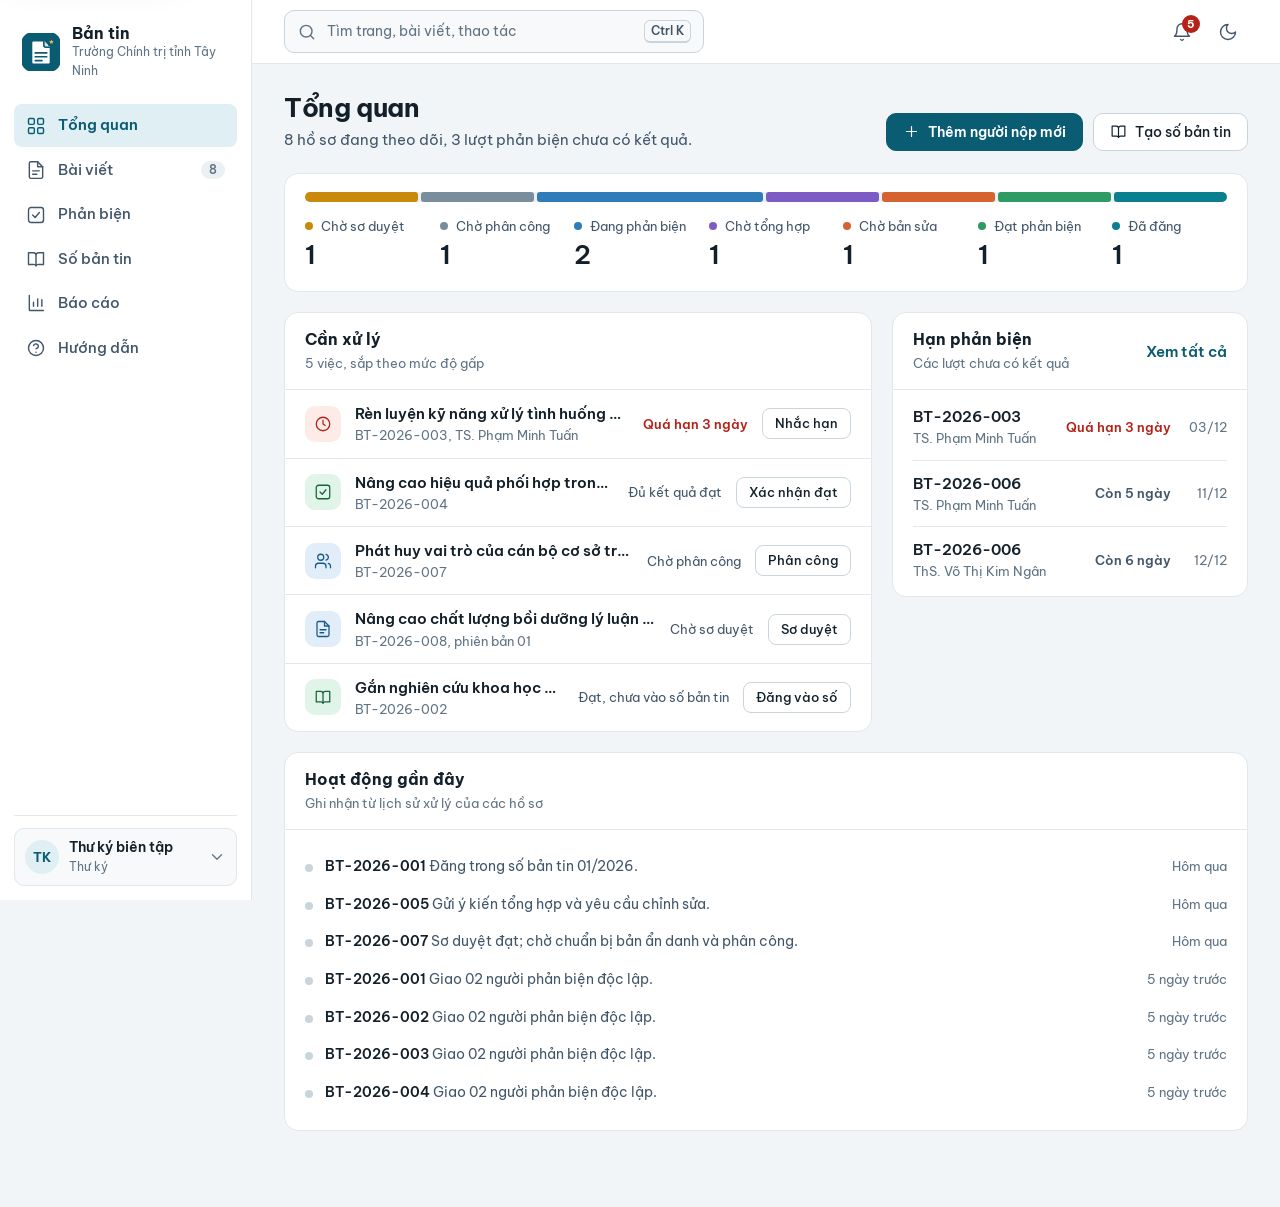
==== commit e511761d: "Quản lý người phản biện và tiếp nhận người nộp mới Thư ký sửa thông tin người phản biện; thêm và cập" ====
--- a/index.html
+++ b/index.html
@@ -20,13 +20,13 @@
 </script>
 <link rel="preload" href="be-vietnam-pro-latin-400-normal.woff2" as="font" type="font/woff2" crossorigin>
 <link rel="preload" href="be-vietnam-pro-vietnamese-400-normal.woff2" as="font" type="font/woff2" crossorigin>
-<link rel="stylesheet" href="styles.css?v=20261005-1">
-<script defer src="docx.js?v=20261005-1"></script>
-<script defer src="samples.js?v=20261005-1"></script>
-<script defer src="workflow.js?v=20261005-1"></script>
-<script defer src="ui.js?v=20261005-1"></script>
-<script defer src="views.js?v=20261005-1"></script>
-<script defer src="app.js?v=20261005-1"></script>
+<link rel="stylesheet" href="styles.css?v=20261005-4">
+<script defer src="docx.js?v=20261005-4"></script>
+<script defer src="samples.js?v=20261005-4"></script>
+<script defer src="workflow.js?v=20261005-4"></script>
+<script defer src="ui.js?v=20261005-4"></script>
+<script defer src="views.js?v=20261005-4"></script>
+<script defer src="app.js?v=20261005-4"></script>
 </head>
 <body>
 <a class="skip" href="#content">Đến nội dung chính</a>
@@ -45,8 +45,9 @@
 
   <div class="workspace">
     <header class="topbar">
-      <a class="top-brand" href="#" aria-label="Bản tin, về tổng quan">
+      <a class="top-brand" href="#" aria-label="Trường Chính trị tỉnh Tây Ninh, về tổng quan bản tin">
         <svg class="brand-mark" viewBox="0 0 40 40" aria-hidden="true"><rect width="40" height="40" rx="11" fill="currentColor"/><path d="M12 8h11l7 7v16a2 2 0 0 1-2 2H12a2 2 0 0 1-2-2V10a2 2 0 0 1 2-2z" fill="#fff"/><path d="M14 21h12M14 25h12M14 29h7" stroke="currentColor" stroke-width="1.8" stroke-linecap="round"/><path d="m31 5 1.3 2.7 2.9.4-2.1 2 .5 2.9-2.6-1.4-2.6 1.4.5-2.9-2.1-2 2.9-.4z" fill="#f2b83b"/></svg>
+        <span class="top-brand-text"><strong><span>Trường Chính trị</span> <span>tỉnh Tây Ninh</span></strong><small>Quản lý bài viết bản tin</small></span>
       </a>
       <button type="button" class="search-trigger" id="open-palette" aria-label="Tìm trang, bài viết hoặc thao tác">
         <svg viewBox="0 0 24 24" aria-hidden="true"><circle cx="11" cy="11" r="7"/><path d="m20 20-3.5-3.5"/></svg>
--- a/styles.css
+++ b/styles.css
@@ -508,6 +508,22 @@
 .form-error { display: none; margin-top: 14px; padding: 10px 14px; border-radius: var(--r-s); background: var(--danger-soft); color: var(--danger); font-size: 14px; font-weight: 500; }
 .form-error.visible { display: block; }
 .form-grid { display: grid; grid-template-columns: repeat(2, minmax(0, 1fr)); gap: 0 16px; }
+.directory-tools { display: grid; gap: 14px; }
+.directory-tools .field { margin: 0; }
+.directory-tools > .btn { justify-self: start; }
+.person-list { display: grid; grid-template-columns: repeat(2, minmax(0, 1fr)); gap: 14px; }
+.person-card { min-width: 0; padding: 16px; border: 1px solid var(--line); border-radius: var(--r-m); background: var(--surface); }
+.person-card[hidden] { display: none; }
+.person-card header { display: flex; align-items: flex-start; gap: 10px; }
+.person-card header > div { min-width: 0; }
+.person-card header strong { display: block; font-size: 14px; }
+.person-card header span, .person-card p, .person-card small { color: var(--text-2); font-size: 12.5px; }
+.person-card strong, .person-card span, .person-card p, .person-card dd { overflow-wrap: anywhere; }
+.person-card dl { margin: 12px 0; font-size: 12.5px; }
+.person-card dt { color: var(--text-3); }
+.person-card dd { margin: 2px 0 10px; }
+.person-card footer { display: flex; align-items: center; justify-content: space-between; gap: 8px; flex-wrap: wrap; }
+@media (max-width: 600px) { .person-list { grid-template-columns: minmax(0, 1fr); } }
 
 .meta { display: grid; grid-template-columns: repeat(3, minmax(0, 1fr)); gap: 14px 18px; margin: 0 0 20px; padding: 14px 16px; border-radius: var(--r-m); background: var(--surface-2); }
 .meta dt { font-size: 12.5px; color: var(--text-3); }
@@ -663,12 +679,15 @@
 @media (max-width: 920px) {
   .app { display: block; padding-bottom: calc(68px + env(safe-area-inset-bottom)); }
   .sidebar { display: none; }
-  .topbar { padding: 8px 14px; gap: 8px; }
-  .top-brand { display: block; }
-  .top-brand .brand-mark { width: 34px; height: 34px; }
-  .search-trigger { flex: 1; width: auto; min-width: 0; }
-  .top-brand { flex: none; }
-  .top-actions { flex: none; gap: 2px; }
+  .topbar { display: grid; grid-template-columns: minmax(0, 1fr) auto; padding: 10px 14px 8px; gap: 8px 12px; }
+  .top-brand { grid-column: 1 / -1; display: flex; align-items: center; gap: 10px; min-width: 0; padding: 2px 0 10px; border-bottom: 1px solid var(--line); text-decoration: none; }
+  .top-brand .brand-mark { width: 38px; height: 38px; flex: none; }
+  .top-brand-text { display: block; min-width: 0; }
+  .top-brand-text strong { display: block; font-size: clamp(14px, 4vw, 17px); font-weight: 700; line-height: 1.4; color: var(--text); text-wrap: balance; }
+  .top-brand-text strong span { white-space: nowrap; }
+  .top-brand-text small { display: block; margin-top: 2px; font-size: 11.5px; line-height: 1.5; color: var(--text-2); }
+  .search-trigger { grid-column: 1; grid-row: 2; width: 100%; min-width: 0; height: 40px; font-size: 13px; }
+  .top-actions { grid-column: 2; grid-row: 2; margin-left: 0; gap: 2px; }
   .search-trigger kbd { display: none; }
   .role-chip { display: inline-grid; }
   main { padding: 20px 16px 36px; }
@@ -834,10 +853,8 @@
 }
 
 @media (max-width: 380px) {
-  .search-trigger { flex: none; width: 40px; padding: 0; justify-content: center; height: 40px; }
-  .search-trigger span { display: none; }
+  .search-trigger { padding: 8px 10px; gap: 7px; font-size: 12px; }
   .icon-btn { width: 38px; }
-  .topbar { gap: 4px; }
   .figures dd { font-size: 22px; }
   .page-head h1 { font-size: 21px; }
   .panel-head h2 { font-size: 15px; }
